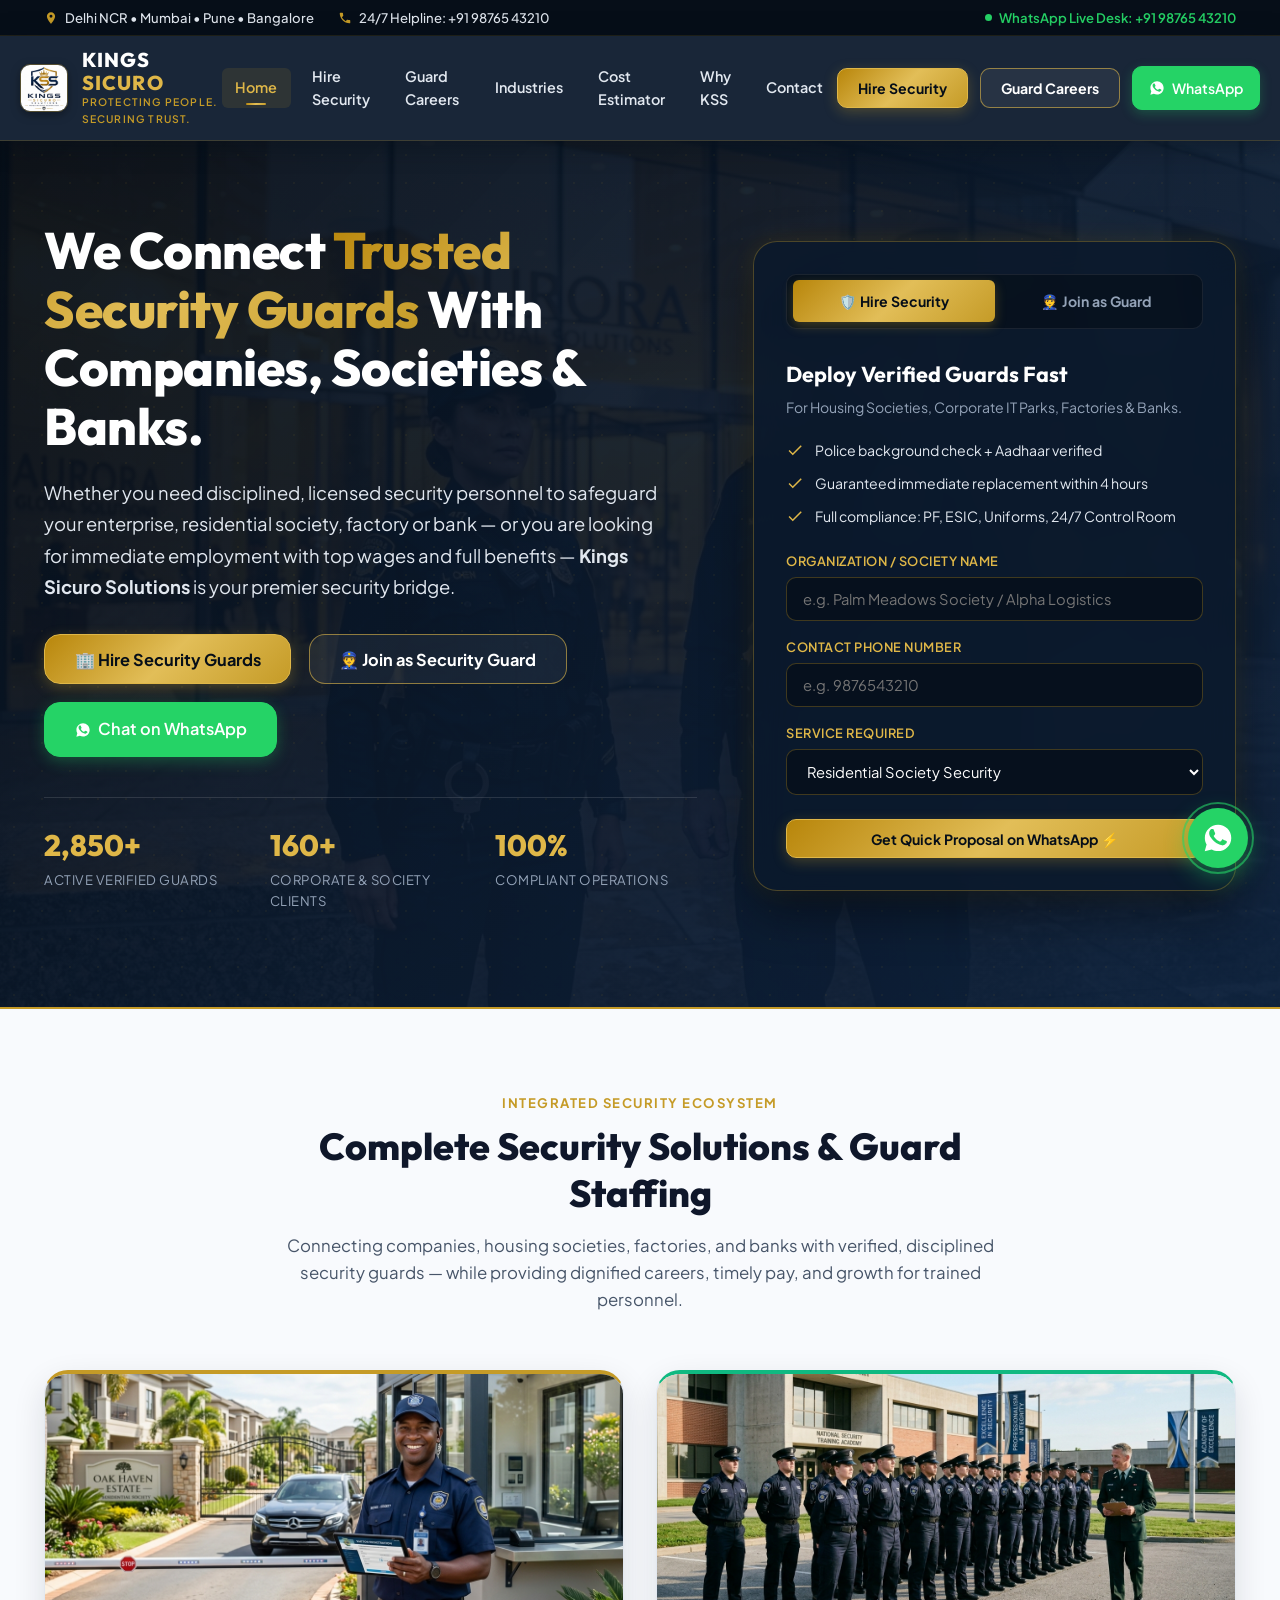
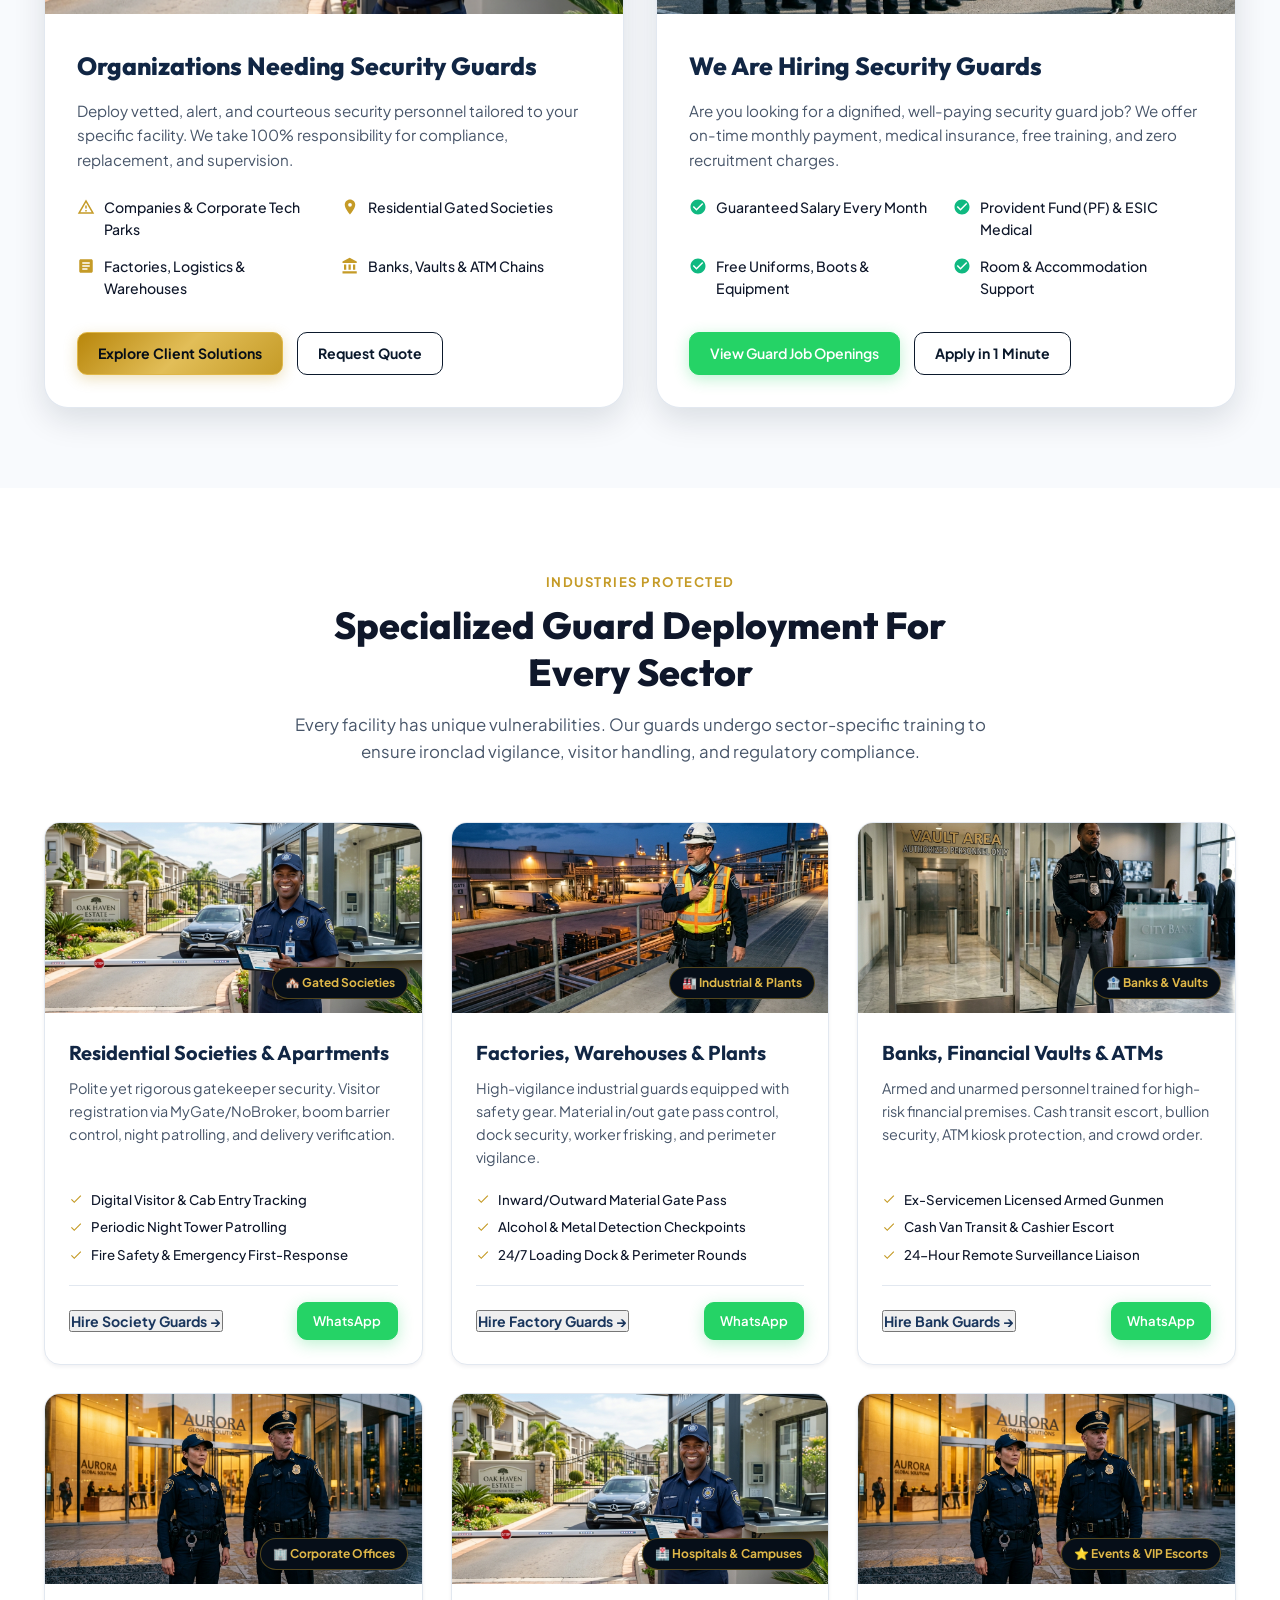
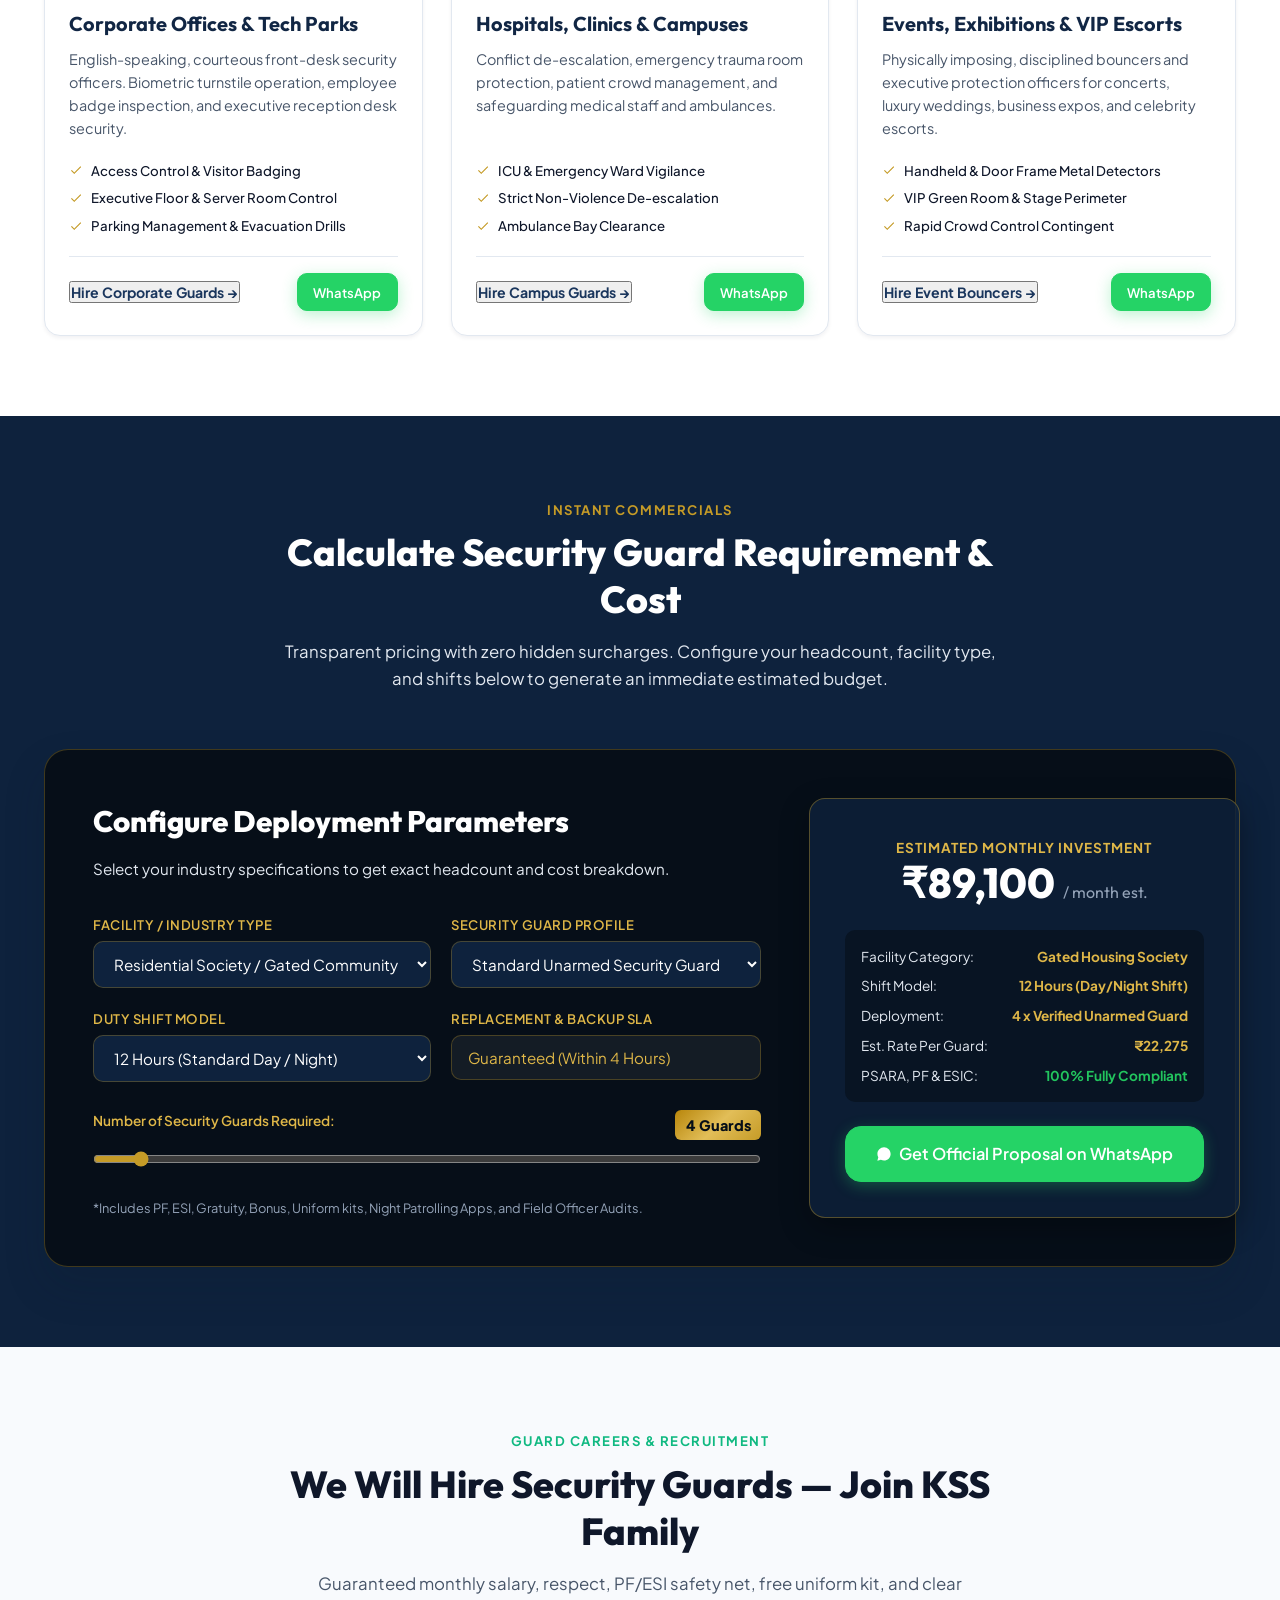
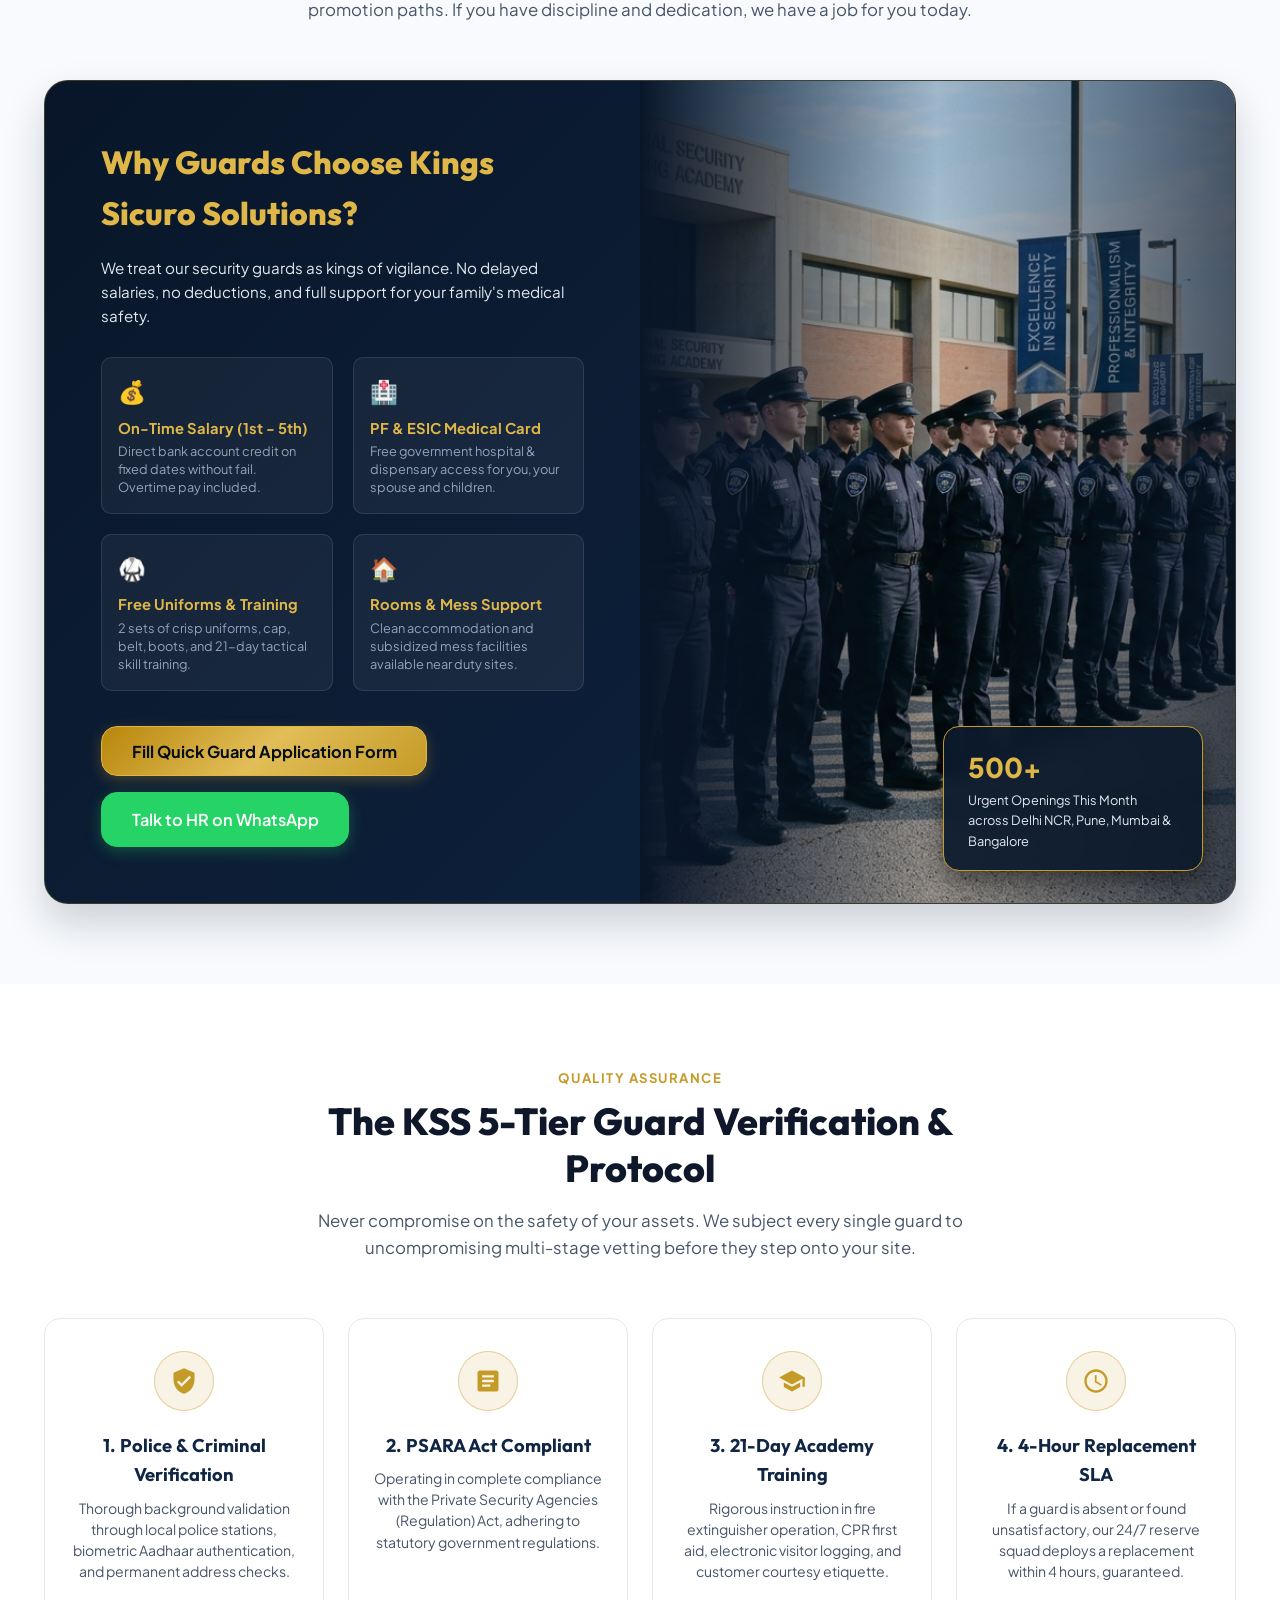
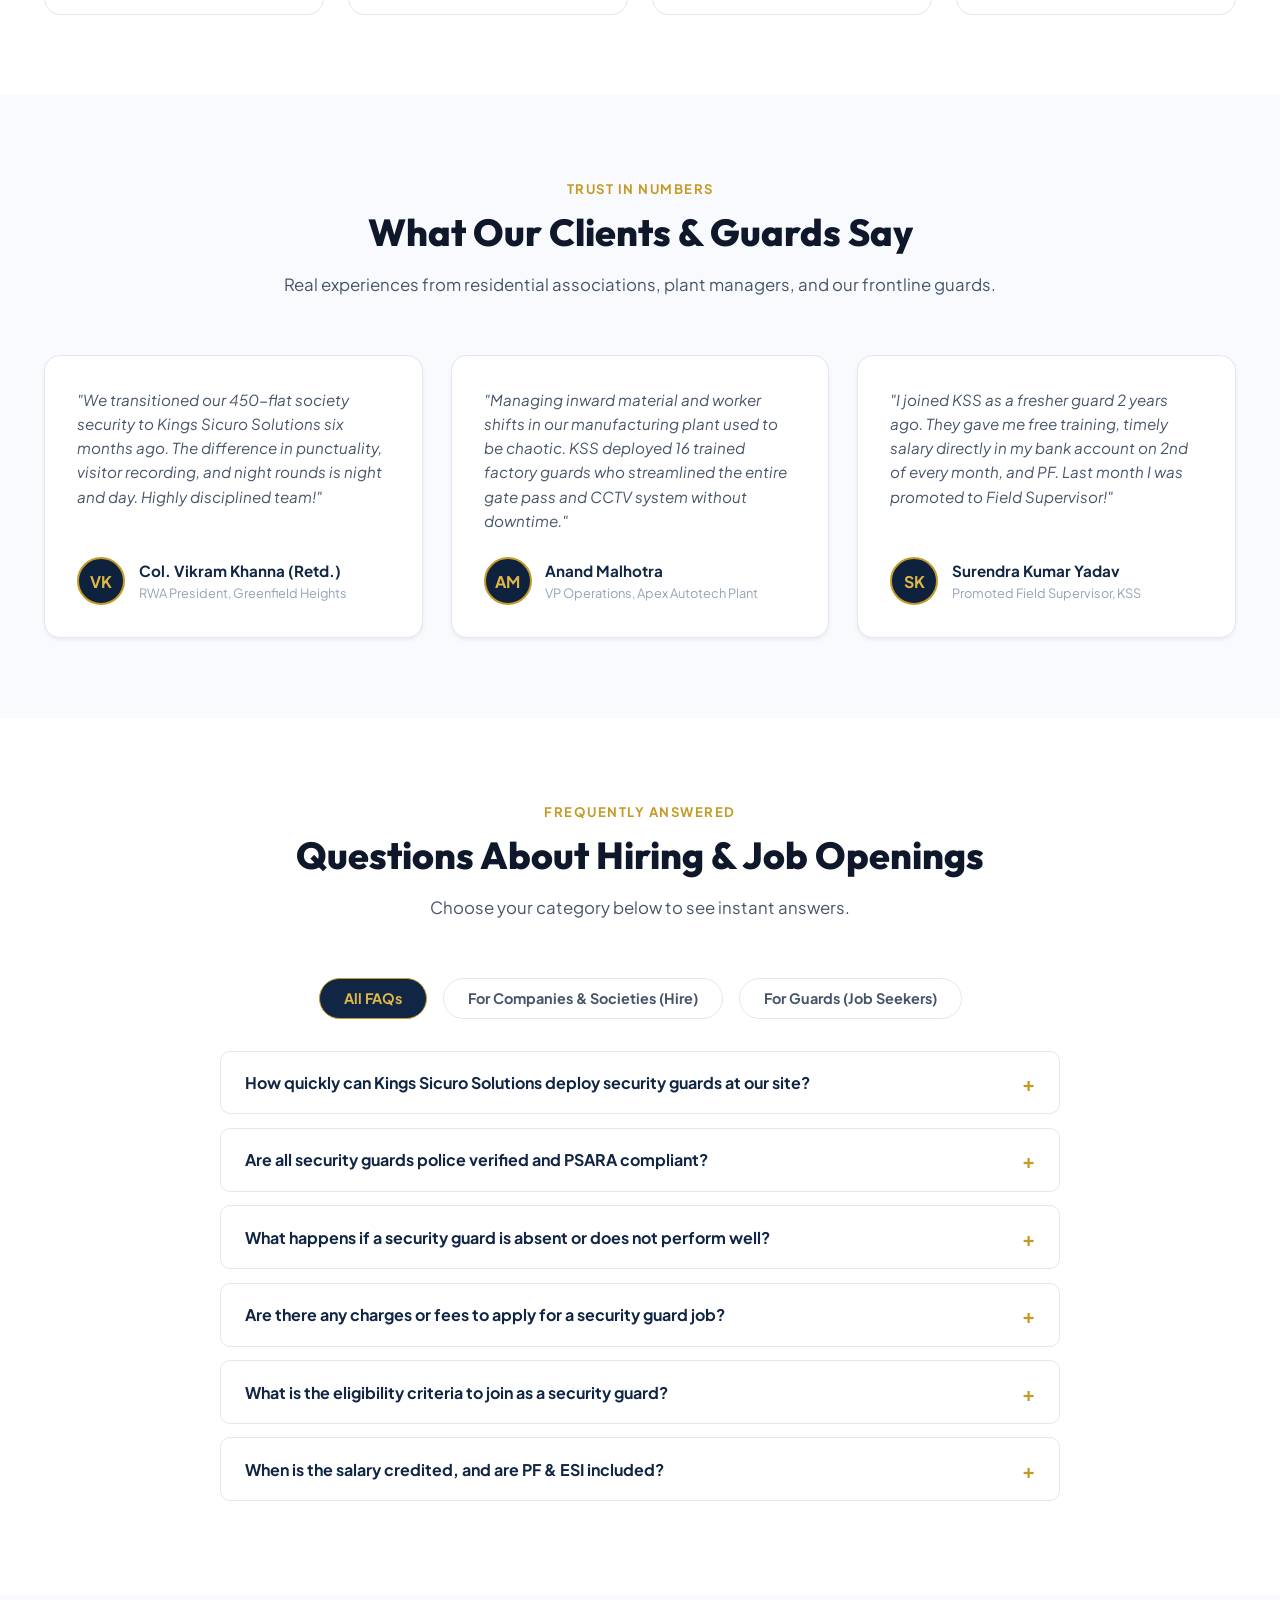
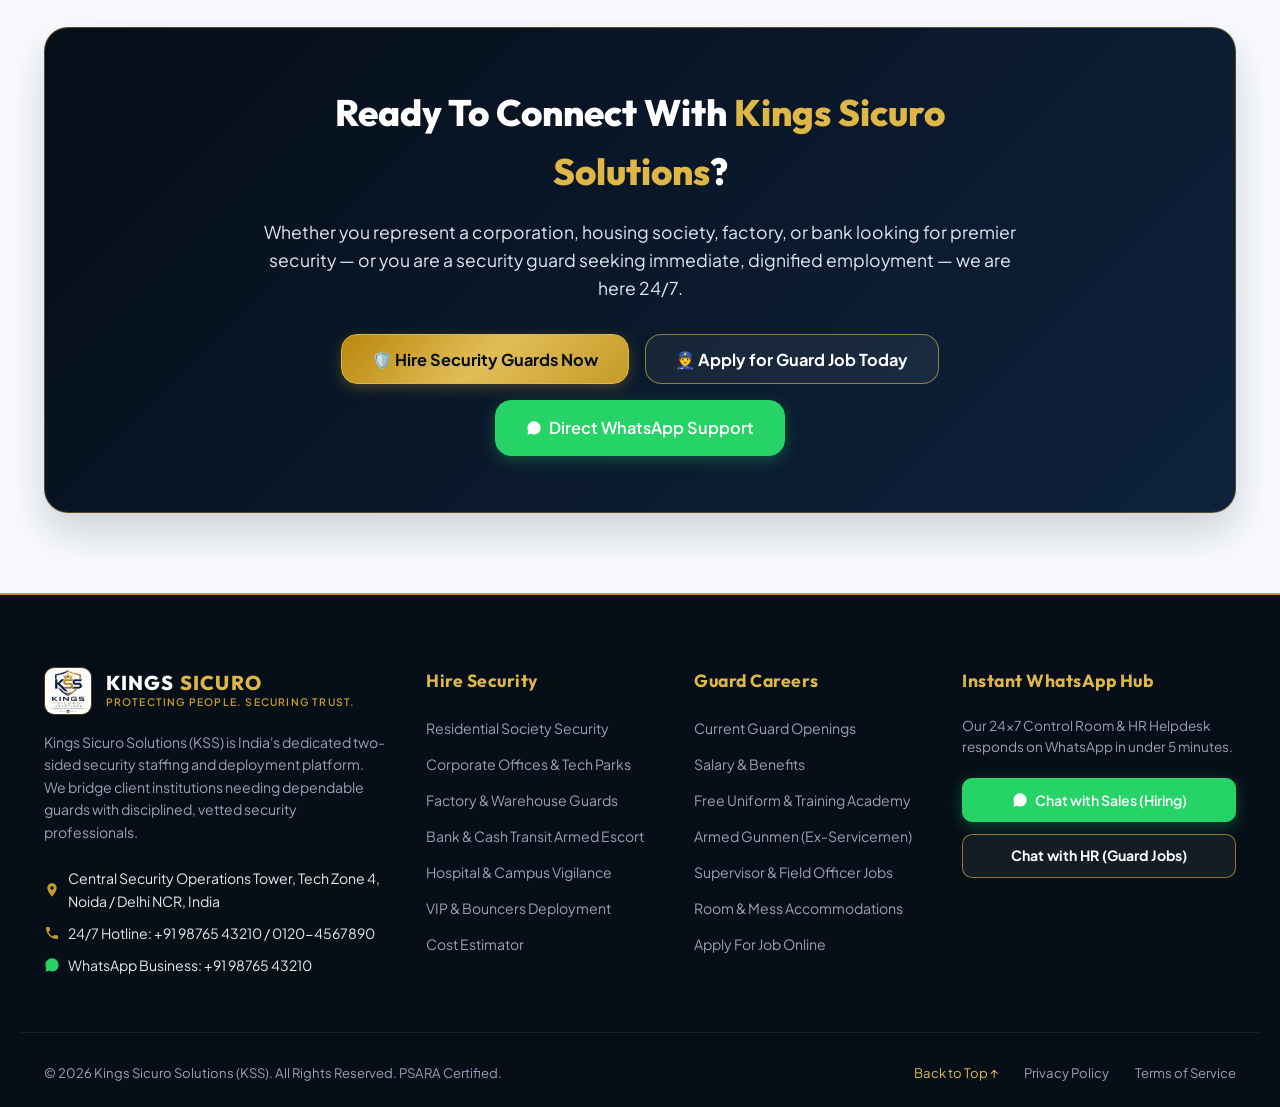
==== index.html @ ca45f70e "initialize Kings-Sicuro" ====
<!DOCTYPE html>
<html lang="en">
<head>
  <meta charset="UTF-8">
  <meta name="viewport" content="width=device-width, initial-scale=1.0">
  <title>Kings Sicuro Solutions | Premier Security Guard Staffing & Deployment Network</title>
  <meta name="description" content="Kings Sicuro Solutions connects verified, trained security guards with companies, residential societies, factories, and banks. PSARA licensed, 100% police verified, 4-hour replacement guarantee.">
  <meta name="keywords" content="security guards hire, security agency, security guard jobs, hire security for society, factory security guards, bank armed security, Kings Sicuro Solutions">
  
  <!-- Favicon -->
  <link rel="icon" type="image/jpeg" href="assets/images/logo.jpg">
  
  <!-- Google Fonts -->
  <link rel="preconnect" href="https://fonts.googleapis.com">
  <link rel="preconnect" href="https://fonts.gstatic.com" crossorigin>
  <link href="https://fonts.googleapis.com/css2?family=Outfit:wght@400;500;600;700;800;900&family=Plus+Jakarta+Sans:wght@400;500;600;700&display=swap" rel="stylesheet">
  
  <!-- Stylesheet -->
  <link rel="stylesheet" href="css/style.css">
</head>
<body>

  <!-- Top Announcement Bar -->
  <aside class="top-bar" aria-label="Quick contact bar">
    <div class="container top-bar-content">
      <div class="top-bar-left">
        <span class="top-bar-item">
          <svg viewBox="0 0 24 24"><path d="M12 2C8.13 2 5 5.13 5 9c0 5.25 7 13 7 13s7-7.75 7-13c0-3.87-3.13-7-7-7zm0 9.5a2.5 2.5 0 010-5 2.5 2.5 0 010 5z"/></svg>
          Delhi NCR &bull; Mumbai &bull; Pune &bull; Bangalore
        </span>
        <a href="tel:+919876543210" class="top-bar-item">
          <svg viewBox="0 0 24 24"><path d="M6.62 10.79a15.053 15.053 0 006.59 6.59l2.2-2.2c.27-.27.67-.36 1.02-.24 1.12.37 2.33.57 3.57.57.55 0 1 .45 1 1V20c0 .55-.45 1-1 1-9.39 0-17-7.61-17-17 0-.55.45-1 1-1h3.5c.55 0 1 .45 1 1 0 1.25.2 2.45.57 3.57.11.35.03.74-.25 1.02l-2.2 2.2z"/></svg>
          24/7 Helpline: +91 98765 43210
        </a>
      </div>
      <div class="top-bar-links">
        <a href="https://api.whatsapp.com/send?phone=919876543210&text=Hi%20Kings%20Sicuro%20Solutions%2C%20I%20have%20an%20inquiry" target="_blank" rel="noopener noreferrer" class="top-bar-wa-link">
          <span class="live-pulse-dot"></span> WhatsApp Live Desk: +91 98765 43210
        </a>
      </div>
    </div>
  </aside>

  <!-- Main Header & Navigation -->
  <header class="main-header">
    <div class="container navbar">
      <a href="index.html" class="nav-brand">
        <img src="assets/images/logo.jpg" alt="Kings Sicuro Solutions Logo" class="brand-logo-img">
        <div class="brand-text-wrap">
          <span class="brand-name">KINGS <span>SICURO</span></span>
          <span class="brand-tagline">Protecting People. Securing Trust.</span>
        </div>
      </a>

      <!-- Desktop Nav -->
      <nav class="nav-menu" id="nav-menu">
        <a href="index.html" class="nav-link active">Home</a>
        <a href="hire-guards.html" class="nav-link">Hire Security</a>
        <a href="careers.html" class="nav-link">Guard Careers</a>
        <a href="#industries" class="nav-link">Industries</a>
        <a href="#calculator" class="nav-link">Cost Estimator</a>
        <a href="#verification" class="nav-link">Why KSS</a>
        <a href="#contact" class="nav-link">Contact</a>
      </nav>

      <!-- Nav CTAs -->
      <div class="nav-actions">
        <button type="button" class="btn btn-gold open-hire-modal">Hire Security</button>
        <button type="button" class="btn btn-navy-outline open-apply-modal">Guard Careers</button>
        <a href="https://api.whatsapp.com/send?phone=919876543210&text=Hello%20Kings%20Sicuro%20Solutions%2C%20I%20need%20assistance" target="_blank" rel="noopener noreferrer" class="btn btn-nav-wa" aria-label="WhatsApp Support">
          <svg viewBox="0 0 24 24"><path d="M12.04 2c-5.46 0-9.91 4.45-9.91 9.91 0 1.75.46 3.45 1.32 4.95L2.05 22l5.25-1.38c1.45.79 3.08 1.21 4.74 1.21 5.46 0 9.91-4.45 9.91-9.91 0-2.65-1.03-5.14-2.9-7.01A9.816 9.816 0 0012.04 2zm5.78 14.15c-.24.67-1.39 1.29-1.92 1.37-.5.08-1.15.11-3.69-.94-3.26-1.34-5.36-4.66-5.52-4.88-.16-.22-1.32-1.76-1.32-3.35s.83-2.38 1.13-2.7c.3-.32.65-.4 0.87-.4s.43.01.62.01c.21 0 .49-.08.76.58.28.67.95 2.33 1.03 2.5.08.17.14.37.03.59-.11.22-.17.36-.33.56-.16.2-.35.45-.5.6-.16.16-.33.34-.14.67.19.33.84 1.38 1.8 2.24 1.24 1.1 2.28 1.44 2.61 1.6.33.16.52.14.71-.08.19-.22.82-.96 1.04-1.29.22-.33.44-.27.73-.16.3.11 1.88.89 2.2 1.05.33.16.55.25.63.38.08.14.08.82-.16 1.49z"/></svg>
          WhatsApp
        </a>
      </div>

      <!-- Mobile Hamburger Button -->
      <button class="mobile-toggle" id="mobile-toggle" aria-label="Toggle Navigation">
        <svg width="26" height="26" viewBox="0 0 24 24" fill="currentColor"><path d="M3 18h18v-2H3v2zm0-5h18v-2H3v2zm0-7v2h18V6H3z"/></svg>
      </button>
    </div>
  </header>

  <!-- Hero Section -->
  <main>
    <section class="hero-section" id="home">
      <div class="hero-backdrop-pattern"></div>
      <div class="container hero-grid">
        <div class="hero-content">
          <h1 class="hero-title">
            We Connect <span class="text-gold">Trusted Security Guards</span> With Companies, Societies & Banks.
          </h1>
          
          <p class="hero-subtitle">
            Whether you need disciplined, licensed security personnel to safeguard your enterprise, residential society, factory or bank — or you are looking for immediate employment with top wages and full benefits — <strong>Kings Sicuro Solutions</strong> is your premier security bridge.
          </p>

          <div class="hero-ctas">
            <button type="button" class="btn btn-gold btn-lg open-hire-modal">
              🏢 Hire Security Guards
            </button>
            <button type="button" class="btn btn-navy-outline btn-lg open-apply-modal">
              👮 Join as Security Guard
            </button>
            <a href="https://api.whatsapp.com/send?phone=919876543210&text=Hi%20KSS%20Team%2C%20I%20want%20to%20know%20more%20about%20your%20security%20services" target="_blank" rel="noopener noreferrer" class="btn btn-whatsapp btn-lg">
              <svg viewBox="0 0 24 24"><path d="M12.04 2c-5.46 0-9.91 4.45-9.91 9.91 0 1.75.46 3.45 1.32 4.95L2.05 22l5.25-1.38c1.45.79 3.08 1.21 4.74 1.21 5.46 0 9.91-4.45 9.91-9.91 0-2.65-1.03-5.14-2.9-7.01A9.816 9.816 0 0012.04 2zm5.78 14.15c-.24.67-1.39 1.29-1.92 1.37-.5.08-1.15.11-3.69-.94-3.26-1.34-5.36-4.66-5.52-4.88-.16-.22-1.32-1.76-1.32-3.35s.83-2.38 1.13-2.7c.3-.32.65-.4 0.87-.4s.43.01.62.01c.21 0 .49-.08.76.58.28.67.95 2.33 1.03 2.5.08.17.14.37.03.59-.11.22-.17.36-.33.56-.16.2-.35.45-.5.6-.16.16-.33.34-.14.67.19.33.84 1.38 1.8 2.24 1.24 1.1 2.28 1.44 2.61 1.6.33.16.52.14.71-.08.19-.22.82-.96 1.04-1.29.22-.33.44-.27.73-.16.3.11 1.88.89 2.2 1.05.33.16.55.25.63.38.08.14.08.82-.16 1.49z"/></svg>
              Chat on WhatsApp
            </a>
          </div>

          <div class="hero-highlights">
            <div class="highlight-item">
              <span class="highlight-num">2,850+</span>
              <span class="highlight-label">Active Verified Guards</span>
            </div>
            <div class="highlight-item">
              <span class="highlight-num">160+</span>
              <span class="highlight-label">Corporate & Society Clients</span>
            </div>
            <div class="highlight-item">
              <span class="highlight-num">100%</span>
              <span class="highlight-label">Compliant Operations</span>
            </div>
          </div>
        </div>

        <!-- Dual Gateway Hero Interactive Card -->
        <div class="hero-portal-card">
          <div class="portal-tabs">
            <button type="button" class="portal-tab-btn active" data-tab="tab-buyer">
              🛡️ Hire Security
            </button>
            <button type="button" class="portal-tab-btn" data-tab="tab-seller">
              👮 Join as Guard
            </button>
          </div>

          <!-- Tab Content 1: Buyer (Companies, Societies, Banks) -->
          <div class="portal-pane active" id="tab-buyer">
            <div class="portal-pane-header">
              <h3 class="portal-pane-title">Deploy Verified Guards Fast</h3>
              <p class="portal-pane-desc">For Housing Societies, Corporate IT Parks, Factories & Banks.</p>
            </div>

            <ul class="portal-benefits-list">
              <li class="portal-benefit-item">
                <svg viewBox="0 0 24 24"><path d="M9 16.17L4.83 12l-1.42 1.41L9 19 21 7l-1.41-1.41z"/></svg>
                <span>Police background check + Aadhaar verified</span>
              </li>
              <li class="portal-benefit-item">
                <svg viewBox="0 0 24 24"><path d="M9 16.17L4.83 12l-1.42 1.41L9 19 21 7l-1.41-1.41z"/></svg>
                <span>Guaranteed immediate replacement within 4 hours</span>
              </li>
              <li class="portal-benefit-item">
                <svg viewBox="0 0 24 24"><path d="M9 16.17L4.83 12l-1.42 1.41L9 19 21 7l-1.41-1.41z"/></svg>
                <span>Full compliance: PF, ESIC, Uniforms, 24/7 Control Room</span>
              </li>
            </ul>

            <form id="hero-hire-form">
              <div class="portal-form-group">
                <label for="hh-org">Organization / Society Name</label>
                <input type="text" id="hh-org" name="org_name" class="portal-input" placeholder="e.g. Palm Meadows Society / Alpha Logistics" required>
              </div>
              <div class="portal-form-group">
                <label for="hh-phone">Contact Phone Number</label>
                <input type="tel" id="hh-phone" name="phone" class="portal-input" placeholder="e.g. 9876543210" required>
              </div>
              <div class="portal-form-group">
                <label for="hh-type">Service Required</label>
                <select id="hh-type" name="guard_type" class="portal-select">
                  <option value="Residential Society Guards">Residential Society Security</option>
                  <option value="Corporate Office Guards">Corporate / Tech Park Security</option>
                  <option value="Factory & Industrial Guards">Factory / Industrial Warehouse Security</option>
                  <option value="Bank & Cash Escort Guards">Bank & ATM Security Guards</option>
                  <option value="Armed Gunmen">Licensed Armed Gunman</option>
                  <option value="Event Bouncers">Event Security & Bouncers</option>
                </select>
              </div>
              <button type="submit" class="btn btn-gold" style="width: 100%; margin-top: 0.5rem;">
                Get Quick Proposal on WhatsApp ⚡
              </button>
            </form>
          </div>

          <!-- Tab Content 2: Seller (We Will Hire Security Guards) -->
          <div class="portal-pane" id="tab-seller">
            <div class="portal-pane-header">
              <h3 class="portal-pane-title">Security Guard Recruitment</h3>
              <p class="portal-pane-desc">We are hiring freshers & experienced guards with immediate joining.</p>
            </div>

            <ul class="portal-benefits-list">
              <li class="portal-benefit-item">
                <svg viewBox="0 0 24 24"><path d="M9 16.17L4.83 12l-1.42 1.41L9 19 21 7l-1.41-1.41z"/></svg>
                <span>On-Time Salary (1st to 5th of every month)</span>
              </li>
              <li class="portal-benefit-item">
                <svg viewBox="0 0 24 24"><path d="M9 16.17L4.83 12l-1.42 1.41L9 19 21 7l-1.41-1.41z"/></svg>
                <span>PF, ESIC Medical Card + Free Uniform & Shoes</span>
              </li>
              <li class="portal-benefit-item">
                <svg viewBox="0 0 24 24"><path d="M9 16.17L4.83 12l-1.42 1.41L9 19 21 7l-1.41-1.41z"/></svg>
                <span>Rooms & Mess accommodation assistance provided</span>
              </li>
            </ul>

            <form id="hero-apply-form">
              <div class="portal-form-group">
                <label for="ha-name">Your Full Name</label>
                <input type="text" id="ha-name" name="candidate_name" class="portal-input" placeholder="e.g. Ramesh Kumar" required>
              </div>
              <div class="portal-form-group">
                <label for="ha-phone">Mobile / WhatsApp Number</label>
                <input type="tel" id="ha-phone" name="phone" class="portal-input" placeholder="e.g. 9876543210" required>
              </div>
              <div class="portal-form-group">
                <label for="ha-role">Position Desired</label>
                <select id="ha-role" name="role_pref" class="portal-select">
                  <option value="Security Guard (Fresher)">Security Guard (Fresher / No Exp)</option>
                  <option value="Security Guard (Experienced)">Security Guard (Experienced 1+ Yr)</option>
                  <option value="Armed Gunman (Ex-Army/Police)">Armed Gunman (Ex-Servicemen)</option>
                  <option value="Security Supervisor">Security Supervisor / Field Officer</option>
                  <option value="Female Security Guard">Female Security Guard</option>
                  <option value="Bouncer / Bodyguard">Bouncer / Bodyguard</option>
                </select>
              </div>
              <button type="submit" class="btn btn-whatsapp" style="width: 100%; margin-top: 0.5rem;">
                Apply via WhatsApp (Instant Interview) 📲
              </button>
            </form>
          </div>
        </div>
      </div>
    </section>

    <!-- Two Pillars of KSS Section -->
    <section class="section" id="marketplace-overview">
      <div class="container">
        <div class="section-header">
          <span class="section-tag">Integrated Security Ecosystem</span>
          <h2 class="section-title">Complete Security Solutions & Guard Staffing</h2>
          <p class="section-subtitle">
            Connecting companies, housing societies, factories, and banks with verified, disciplined security guards — while providing dignified careers, timely pay, and growth for trained personnel.
          </p>
        </div>

        <div class="marketplace-split">
          <!-- Pillar 1: Organizations Needing Security -->
          <div class="market-card market-card-buyer">
            <div class="market-card-img-wrap">
              <img src="assets/images/service-society.jpg" alt="Security Guard at Housing Society Gate" class="market-card-img">
            </div>
            <div class="market-card-body">
              <h3 class="market-card-title">Organizations Needing Security Guards</h3>
              <p class="market-card-desc">
                Deploy vetted, alert, and courteous security personnel tailored to your specific facility. We take 100% responsibility for compliance, replacement, and supervision.
              </p>
              <div class="market-features-grid">
                <div class="market-feature-item">
                  <svg viewBox="0 0 24 24"><path d="M12 2L1 21h22L12 2zm0 3.99L19.53 19H4.47L12 5.99zM11 16h2v2h-2zm0-6h2v4h-2z"/></svg>
                  <span>Companies & Corporate Tech Parks</span>
                </div>
                <div class="market-feature-item">
                  <svg viewBox="0 0 24 24"><path d="M12 2C8.13 2 5 5.13 5 9c0 5.25 7 13 7 13s7-7.75 7-13c0-3.87-3.13-7-7-7zm0 9.5a2.5 2.5 0 010-5 2.5 2.5 0 010 5z"/></svg>
                  <span>Residential Gated Societies</span>
                </div>
                <div class="market-feature-item">
                  <svg viewBox="0 0 24 24"><path d="M19 3H5c-1.1 0-2 .9-2 2v14c0 1.1.9 2 2 2h14c1.1 0 2-.9 2-2V5c0-1.1-.9-2-2-2zm-5 14H7v-2h7v2zm3-4H7v-2h10v2zm0-4H7V7h10v2z"/></svg>
                  <span>Factories, Logistics & Warehouses</span>
                </div>
                <div class="market-feature-item">
                  <svg viewBox="0 0 24 24"><path d="M4 10v7h3v-7H4zm6 0v7h3v-7h-3zM2 22h19v-3H2v3zm14-12v7h3v-7h-3zm-4.5-9L2 6v2h19V6l-9.5-5z"/></svg>
                  <span>Banks, Vaults & ATM Chains</span>
                </div>
              </div>
              <div class="market-card-footer">
                <a href="hire-guards.html" class="btn btn-gold">Explore Client Solutions</a>
                <button type="button" class="btn btn-navy-outline open-hire-modal">Request Quote</button>
              </div>
            </div>
          </div>

          <!-- Pillar 2: Guard Recruitment -->
          <div class="market-card market-card-seller">
            <div class="market-card-img-wrap">
              <img src="assets/images/guard-recruitment.jpg" alt="Security Guard Training Academy" class="market-card-img">
            </div>
            <div class="market-card-body">
              <h3 class="market-card-title">We Are Hiring Security Guards</h3>
              <p class="market-card-desc">
                Are you looking for a dignified, well-paying security guard job? We offer on-time monthly payment, medical insurance, free training, and zero recruitment charges.
              </p>
              <div class="market-features-grid">
                <div class="market-feature-item">
                  <svg viewBox="0 0 24 24"><path d="M12 2C6.48 2 2 6.48 2 12s4.48 10 10 10 10-4.52 10-10S17.52 2 12 2zm-2 15l-5-5 1.41-1.41L10 14.17l7.59-7.59L19 8l-9 9z"/></svg>
                  <span>Guaranteed Salary Every Month</span>
                </div>
                <div class="market-feature-item">
                  <svg viewBox="0 0 24 24"><path d="M12 2C6.48 2 2 6.48 2 12s4.48 10 10 10 10-4.52 10-10S17.52 2 12 2zm-2 15l-5-5 1.41-1.41L10 14.17l7.59-7.59L19 8l-9 9z"/></svg>
                  <span>Provident Fund (PF) & ESIC Medical</span>
                </div>
                <div class="market-feature-item">
                  <svg viewBox="0 0 24 24"><path d="M12 2C6.48 2 2 6.48 2 12s4.48 10 10 10 10-4.52 10-10S17.52 2 12 2zm-2 15l-5-5 1.41-1.41L10 14.17l7.59-7.59L19 8l-9 9z"/></svg>
                  <span>Free Uniforms, Boots & Equipment</span>
                </div>
                <div class="market-feature-item">
                  <svg viewBox="0 0 24 24"><path d="M12 2C6.48 2 2 6.48 2 12s4.48 10 10 10 10-4.52 10-10S17.52 2 12 2zm-2 15l-5-5 1.41-1.41L10 14.17l7.59-7.59L19 8l-9 9z"/></svg>
                  <span>Room & Accommodation Support</span>
                </div>
              </div>
              <div class="market-card-footer">
                <a href="careers.html" class="btn btn-whatsapp">View Guard Job Openings</a>
                <button type="button" class="btn btn-navy-outline open-apply-modal">Apply in 1 Minute</button>
              </div>
            </div>
          </div>
        </div>
      </div>
    </section>

    <!-- Industries We Protect (Buyer Focus) -->
    <section class="section" id="industries" style="background: #FFFFFF;">
      <div class="container">
        <div class="section-header">
          <span class="section-tag">Industries Protected</span>
          <h2 class="section-title">Specialized Guard Deployment For Every Sector</h2>
          <p class="section-subtitle">
            Every facility has unique vulnerabilities. Our guards undergo sector-specific training to ensure ironclad vigilance, visitor handling, and regulatory compliance.
          </p>
        </div>

        <div class="industries-grid">
          <!-- 1. Residential Societies -->
          <div class="industry-card">
            <div class="industry-card-img-box">
              <img src="assets/images/service-society.jpg" alt="Residential Society Gate Security Guard">
              <span class="industry-icon-pill">🏘️ Gated Societies</span>
            </div>
            <div class="industry-card-body">
              <h3 class="industry-card-title">Residential Societies & Apartments</h3>
              <p class="industry-card-desc">
                Polite yet rigorous gatekeeper security. Visitor registration via MyGate/NoBroker, boom barrier control, night patrolling, and delivery verification.
              </p>
              <ul class="industry-checklist">
                <li><svg viewBox="0 0 24 24"><path d="M9 16.17L4.83 12l-1.42 1.41L9 19 21 7l-1.41-1.41z"/></svg> Digital Visitor & Cab Entry Tracking</li>
                <li><svg viewBox="0 0 24 24"><path d="M9 16.17L4.83 12l-1.42 1.41L9 19 21 7l-1.41-1.41z"/></svg> Periodic Night Tower Patrolling</li>
                <li><svg viewBox="0 0 24 24"><path d="M9 16.17L4.83 12l-1.42 1.41L9 19 21 7l-1.41-1.41z"/></svg> Fire Safety & Emergency First-Response</li>
              </ul>
              <div class="industry-card-action">
                <button type="button" class="action-text-link open-hire-modal">Hire Society Guards &rarr;</button>
                <a href="https://api.whatsapp.com/send?phone=919876543210&text=Hi%2C%20we%20need%20security%20guards%20for%20our%20Housing%20Society" target="_blank" rel="noopener noreferrer" class="btn btn-whatsapp btn-sm">WhatsApp</a>
              </div>
            </div>
          </div>

          <!-- 2. Factories & Industrial Plants -->
          <div class="industry-card">
            <div class="industry-card-img-box">
              <img src="assets/images/service-factory.jpg" alt="Industrial Factory Security Officer">
              <span class="industry-icon-pill">🏭 Industrial & Plants</span>
            </div>
            <div class="industry-card-body">
              <h3 class="industry-card-title">Factories, Warehouses & Plants</h3>
              <p class="industry-card-desc">
                High-vigilance industrial guards equipped with safety gear. Material in/out gate pass control, dock security, worker frisking, and perimeter vigilance.
              </p>
              <ul class="industry-checklist">
                <li><svg viewBox="0 0 24 24"><path d="M9 16.17L4.83 12l-1.42 1.41L9 19 21 7l-1.41-1.41z"/></svg> Inward/Outward Material Gate Pass</li>
                <li><svg viewBox="0 0 24 24"><path d="M9 16.17L4.83 12l-1.42 1.41L9 19 21 7l-1.41-1.41z"/></svg> Alcohol & Metal Detection Checkpoints</li>
                <li><svg viewBox="0 0 24 24"><path d="M9 16.17L4.83 12l-1.42 1.41L9 19 21 7l-1.41-1.41z"/></svg> 24/7 Loading Dock & Perimeter Rounds</li>
              </ul>
              <div class="industry-card-action">
                <button type="button" class="action-text-link open-hire-modal">Hire Factory Guards &rarr;</button>
                <a href="https://api.whatsapp.com/send?phone=919876543210&text=Hi%2C%20we%20need%20industrial%20guards%20for%20our%20Factory%20or%20Warehouse" target="_blank" rel="noopener noreferrer" class="btn btn-whatsapp btn-sm">WhatsApp</a>
              </div>
            </div>
          </div>

          <!-- 3. Banks & Financial Hubs -->
          <div class="industry-card">
            <div class="industry-card-img-box">
              <img src="assets/images/service-bank.jpg" alt="Bank Security Guard and Vault Security">
              <span class="industry-icon-pill">🏦 Banks & Vaults</span>
            </div>
            <div class="industry-card-body">
              <h3 class="industry-card-title">Banks, Financial Vaults & ATMs</h3>
              <p class="industry-card-desc">
                Armed and unarmed personnel trained for high-risk financial premises. Cash transit escort, bullion security, ATM kiosk protection, and crowd order.
              </p>
              <ul class="industry-checklist">
                <li><svg viewBox="0 0 24 24"><path d="M9 16.17L4.83 12l-1.42 1.41L9 19 21 7l-1.41-1.41z"/></svg> Ex-Servicemen Licensed Armed Gunmen</li>
                <li><svg viewBox="0 0 24 24"><path d="M9 16.17L4.83 12l-1.42 1.41L9 19 21 7l-1.41-1.41z"/></svg> Cash Van Transit & Cashier Escort</li>
                <li><svg viewBox="0 0 24 24"><path d="M9 16.17L4.83 12l-1.42 1.41L9 19 21 7l-1.41-1.41z"/></svg> 24-Hour Remote Surveillance Liaison</li>
              </ul>
              <div class="industry-card-action">
                <button type="button" class="action-text-link open-hire-modal">Hire Bank Guards &rarr;</button>
                <a href="https://api.whatsapp.com/send?phone=919876543210&text=Hi%2C%20we%20need%20armed%20or%20unarmed%20guards%20for%20our%20Bank%20or%20ATM" target="_blank" rel="noopener noreferrer" class="btn btn-whatsapp btn-sm">WhatsApp</a>
              </div>
            </div>
          </div>

          <!-- 4. Corporate & IT Parks -->
          <div class="industry-card">
            <div class="industry-card-img-box">
              <img src="assets/images/hero-team.jpg" alt="Corporate Security Officers">
              <span class="industry-icon-pill">🏢 Corporate Offices</span>
            </div>
            <div class="industry-card-body">
              <h3 class="industry-card-title">Corporate Offices & Tech Parks</h3>
              <p class="industry-card-desc">
                English-speaking, courteous front-desk security officers. Biometric turnstile operation, employee badge inspection, and executive reception desk security.
              </p>
              <ul class="industry-checklist">
                <li><svg viewBox="0 0 24 24"><path d="M9 16.17L4.83 12l-1.42 1.41L9 19 21 7l-1.41-1.41z"/></svg> Access Control & Visitor Badging</li>
                <li><svg viewBox="0 0 24 24"><path d="M9 16.17L4.83 12l-1.42 1.41L9 19 21 7l-1.41-1.41z"/></svg> Executive Floor & Server Room Control</li>
                <li><svg viewBox="0 0 24 24"><path d="M9 16.17L4.83 12l-1.42 1.41L9 19 21 7l-1.41-1.41z"/></svg> Parking Management & Evacuation Drills</li>
              </ul>
              <div class="industry-card-action">
                <button type="button" class="action-text-link open-hire-modal">Hire Corporate Guards &rarr;</button>
                <a href="https://api.whatsapp.com/send?phone=919876543210&text=Hi%2C%20we%20need%20corporate%20security%20guards%20for%20our%20Office" target="_blank" rel="noopener noreferrer" class="btn btn-whatsapp btn-sm">WhatsApp</a>
              </div>
            </div>
          </div>

          <!-- 5. Healthcare & Hospitals -->
          <div class="industry-card">
            <div class="industry-card-img-box">
              <img src="assets/images/service-society.jpg" alt="Hospital and Campus Security">
              <span class="industry-icon-pill">🏥 Hospitals & Campuses</span>
            </div>
            <div class="industry-card-body">
              <h3 class="industry-card-title">Hospitals, Clinics & Campuses</h3>
              <p class="industry-card-desc">
                Conflict de-escalation, emergency trauma room protection, patient crowd management, and safeguarding medical staff and ambulances.
              </p>
              <ul class="industry-checklist">
                <li><svg viewBox="0 0 24 24"><path d="M9 16.17L4.83 12l-1.42 1.41L9 19 21 7l-1.41-1.41z"/></svg> ICU & Emergency Ward Vigilance</li>
                <li><svg viewBox="0 0 24 24"><path d="M9 16.17L4.83 12l-1.42 1.41L9 19 21 7l-1.41-1.41z"/></svg> Strict Non-Violence De-escalation</li>
                <li><svg viewBox="0 0 24 24"><path d="M9 16.17L4.83 12l-1.42 1.41L9 19 21 7l-1.41-1.41z"/></svg> Ambulance Bay Clearance</li>
              </ul>
              <div class="industry-card-action">
                <button type="button" class="action-text-link open-hire-modal">Hire Campus Guards &rarr;</button>
                <a href="https://api.whatsapp.com/send?phone=919876543210&text=Hi%2C%20we%20need%20guards%20for%20our%20Hospital%20or%20Educational%20Institute" target="_blank" rel="noopener noreferrer" class="btn btn-whatsapp btn-sm">WhatsApp</a>
              </div>
            </div>
          </div>

          <!-- 6. Events & VIP Bouncers -->
          <div class="industry-card">
            <div class="industry-card-img-box">
              <img src="assets/images/hero-team.jpg" alt="Event Security and VIP Bouncers">
              <span class="industry-icon-pill">⭐ Events & VIP Escorts</span>
            </div>
            <div class="industry-card-body">
              <h3 class="industry-card-title">Events, Exhibitions & VIP Escorts</h3>
              <p class="industry-card-desc">
                Physically imposing, disciplined bouncers and executive protection officers for concerts, luxury weddings, business expos, and celebrity escorts.
              </p>
              <ul class="industry-checklist">
                <li><svg viewBox="0 0 24 24"><path d="M9 16.17L4.83 12l-1.42 1.41L9 19 21 7l-1.41-1.41z"/></svg> Handheld & Door Frame Metal Detectors</li>
                <li><svg viewBox="0 0 24 24"><path d="M9 16.17L4.83 12l-1.42 1.41L9 19 21 7l-1.41-1.41z"/></svg> VIP Green Room & Stage Perimeter</li>
                <li><svg viewBox="0 0 24 24"><path d="M9 16.17L4.83 12l-1.42 1.41L9 19 21 7l-1.41-1.41z"/></svg> Rapid Crowd Control Contingent</li>
              </ul>
              <div class="industry-card-action">
                <button type="button" class="action-text-link open-hire-modal">Hire Event Bouncers &rarr;</button>
                <a href="https://api.whatsapp.com/send?phone=919876543210&text=Hi%2C%20we%20need%20bouncers%20and%20security%20for%20an%20Upcoming%20Event" target="_blank" rel="noopener noreferrer" class="btn btn-whatsapp btn-sm">WhatsApp</a>
              </div>
            </div>
          </div>
        </div>
      </div>
    </section>

    <!-- Interactive Guard Requirement & Cost Estimator Section -->
    <section class="section section-dark" id="calculator">
      <div class="container">
        <div class="section-header">
          <span class="section-tag">Instant Commercials</span>
          <h2 class="section-title">Calculate Security Guard Requirement & Cost</h2>
          <p class="section-subtitle">
            Transparent pricing with zero hidden surcharges. Configure your headcount, facility type, and shifts below to generate an immediate estimated budget.
          </p>
        </div>

        <div class="calculator-wrap">
          <div class="calc-form-box">
            <h3 class="calc-title">Configure Deployment Parameters</h3>
            <p class="calc-desc">Select your industry specifications to get exact headcount and cost breakdown.</p>

            <div class="calc-grid">
              <div class="calc-control">
                <label for="calc-industry">Facility / Industry Type</label>
                <select id="calc-industry">
                  <option value="society" selected>Residential Society / Gated Community</option>
                  <option value="corporate">Corporate Office / IT Park</option>
                  <option value="factory">Factory / Manufacturing Plant</option>
                  <option value="bank">Commercial Bank / Financial Vault</option>
                  <option value="warehouse">Warehouse & Logistics Center</option>
                  <option value="event">Commercial Event / Exhibition</option>
                </select>
              </div>

              <div class="calc-control">
                <label for="calc-guard-type">Security Guard Profile</label>
                <select id="calc-guard-type">
                  <option value="unarmed" selected>Standard Unarmed Security Guard</option>
                  <option value="armed">Licensed Armed Gunman (Ex-Army)</option>
                  <option value="female">Female Security Guard</option>
                  <option value="supervisor">Field Officer / Security Supervisor</option>
                  <option value="bouncer">Executive Bouncer / VIP Bodyguard</option>
                </select>
              </div>

              <div class="calc-control">
                <label for="calc-shift">Duty Shift Model</label>
                <select id="calc-shift">
                  <option value="8hrs">8 Hours Single Shift</option>
                  <option value="12hrs" selected>12 Hours (Standard Day / Night)</option>
                  <option value="24hrs">24/7 Round-the-Clock (Rotating)</option>
                </select>
              </div>

              <div class="calc-control">
                <label>Replacement & Backup SLA</label>
                <input type="text" value="Guaranteed (Within 4 Hours)" readonly style="background: rgba(255,255,255,0.06); color: var(--gold-light); cursor: default;">
              </div>

              <div class="range-wrap">
                <div class="range-label-row">
                  <span>Number of Security Guards Required:</span>
                  <span class="range-val-badge"><span id="calc-count-val">4</span> Guards</span>
                </div>
                <input type="range" id="calc-count" min="1" max="50" value="4" step="1">
              </div>
            </div>

            <p style="font-size: 0.8rem; color: var(--text-light);">
              *Includes PF, ESI, Gratuity, Bonus, Uniform kits, Night Patrolling Apps, and Field Officer Audits.
            </p>
          </div>

          <!-- Result Column -->
          <div class="calc-result-box">
            <span class="calc-result-header">Estimated Monthly Investment</span>
            <div class="calc-estimate-price" id="calc-total-price">
              ₹89,100 <span>/ month est.</span>
            </div>
            
            <div class="calc-breakup-list">
              <div class="calc-breakup-row">
                <span>Facility Category:</span>
                <strong id="calc-breakup-industry">Gated Housing Society</strong>
              </div>
              <div class="calc-breakup-row">
                <span>Shift Model:</span>
                <strong id="calc-breakup-shift">12 Hours (Day/Night)</strong>
              </div>
              <div class="calc-breakup-row">
                <span>Deployment:</span>
                <strong id="calc-breakup-guards">4 x Unarmed Guard</strong>
              </div>
              <div class="calc-breakup-row">
                <span>Est. Rate Per Guard:</span>
                <strong id="calc-per-guard">₹22,275</strong>
              </div>
              <div class="calc-breakup-row">
                <span>PSARA, PF & ESIC:</span>
                <strong style="color: #22C55E;">100% Fully Compliant</strong>
              </div>
            </div>

            <a href="#" id="calc-whatsapp-btn" target="_blank" rel="noopener noreferrer" class="btn btn-whatsapp calc-whatsapp-btn btn-lg">
              <svg viewBox="0 0 24 24"><path d="M12.04 2c-5.46 0-9.91 4.45-9.91 9.91 0 1.75.46 3.45 1.32 4.95L2.05 22l5.25-1.38c1.45.79 3.08 1.21 4.74 1.21 5.46 0 9.91-4.45 9.91-9.91 0-2.65-1.03-5.14-2.9-7.01A9.816 9.816 0 0012.04 2z"/></svg>
              Get Official Proposal on WhatsApp
            </a>
          </div>
        </div>
      </div>
    </section>

    <!-- Guard Recruitment Portal Section (Seller Focus: We Will Hire Security Guards) -->
    <section class="section" id="guard-jobs" style="background: var(--bg-light);">
      <div class="container">
        <div class="section-header">
          <span class="section-tag" style="color: #10B981;">Guard Careers & Recruitment</span>
          <h2 class="section-title">We Will Hire Security Guards — Join KSS Family</h2>
          <p class="section-subtitle">
            Guaranteed monthly salary, respect, PF/ESI safety net, free uniform kit, and clear promotion paths. If you have discipline and dedication, we have a job for you today.
          </p>
        </div>

        <div class="guard-career-wrap">
          <div class="guard-career-content">
            <h3 style="font-family: var(--font-heading); font-size: 2rem; font-weight: 800; margin-bottom: 1rem; color: var(--gold-light);">
              Why Guards Choose Kings Sicuro Solutions?
            </h3>
            <p style="color: var(--text-white-dim); font-size: 0.95rem;">
              We treat our security guards as kings of vigilance. No delayed salaries, no deductions, and full support for your family's medical safety.
            </p>

            <div class="guard-perks-list">
              <div class="perk-box">
                <div class="perk-icon">💰</div>
                <div class="perk-title">On-Time Salary (1st - 5th)</div>
                <div class="perk-desc">Direct bank account credit on fixed dates without fail. Overtime pay included.</div>
              </div>
              <div class="perk-box">
                <div class="perk-icon">🏥</div>
                <div class="perk-title">PF & ESIC Medical Card</div>
                <div class="perk-desc">Free government hospital & dispensary access for you, your spouse and children.</div>
              </div>
              <div class="perk-box">
                <div class="perk-icon">🥋</div>
                <div class="perk-title">Free Uniforms & Training</div>
                <div class="perk-desc">2 sets of crisp uniforms, cap, belt, boots, and 21-day tactical skill training.</div>
              </div>
              <div class="perk-box">
                <div class="perk-icon">🏠</div>
                <div class="perk-title">Rooms & Mess Support</div>
                <div class="perk-desc">Clean accommodation and subsidized mess facilities available near duty sites.</div>
              </div>
            </div>

            <div style="display: flex; gap: 1rem; flex-wrap: wrap;">
              <button type="button" class="btn btn-gold btn-lg open-apply-modal">
                Fill Quick Guard Application Form
              </button>
              <a href="https://api.whatsapp.com/send?phone=919876543210&text=Hello%20KSS%20HR%2C%20I%20want%20to%20apply%20for%20Security%20Guard%20Job" target="_blank" rel="noopener noreferrer" class="btn btn-whatsapp btn-lg">
                Talk to HR on WhatsApp
              </a>
            </div>
          </div>

          <div class="guard-career-img-box">
            <div class="guard-career-img-overlay"></div>
            <div class="floating-recruitment-badge">
              <div class="recruitment-stat-num">500+</div>
              <div class="recruitment-stat-text">Urgent Openings This Month across Delhi NCR, Pune, Mumbai & Bangalore</div>
            </div>
          </div>
        </div>
      </div>
    </section>

    <!-- Why Choose KSS / 5-Tier Verification Section -->
    <section class="section" id="verification" style="background: #FFFFFF;">
      <div class="container">
        <div class="section-header">
          <span class="section-tag">Quality Assurance</span>
          <h2 class="section-title">The KSS 5-Tier Guard Verification & Protocol</h2>
          <p class="section-subtitle">
            Never compromise on the safety of your assets. We subject every single guard to uncompromising multi-stage vetting before they step onto your site.
          </p>
        </div>

        <div class="trust-grid">
          <div class="trust-card">
            <div class="trust-icon-box">
              <svg viewBox="0 0 24 24"><path d="M12 1L3 5v6c0 5.55 3.84 10.74 9 12 5.16-1.26 9-6.45 9-12V5l-9-4zm-2 16l-4-4 1.41-1.41L10 14.17l6.59-6.59L18 9l-8 8z"/></svg>
            </div>
            <h3 class="trust-card-title">1. Police & Criminal Verification</h3>
            <p class="trust-card-desc">Thorough background validation through local police stations, biometric Aadhaar authentication, and permanent address checks.</p>
          </div>

          <div class="trust-card">
            <div class="trust-icon-box">
              <svg viewBox="0 0 24 24"><path d="M19 3H5c-1.1 0-2 .9-2 2v14c0 1.1.9 2 2 2h14c1.1 0 2-.9 2-2V5c0-1.1-.9-2-2-2zm-5 14H7v-2h7v2zm3-4H7v-2h10v2zm0-4H7V7h10v2z"/></svg>
            </div>
            <h3 class="trust-card-title">2. PSARA Act Compliant</h3>
            <p class="trust-card-desc">Operating in complete compliance with the Private Security Agencies (Regulation) Act, adhering to statutory government regulations.</p>
          </div>

          <div class="trust-card">
            <div class="trust-icon-box">
              <svg viewBox="0 0 24 24"><path d="M12 3L1 9l11 6 9-4.91V17h2V9L12 3zM5 13.18v4L12 21l7-3.82v-4L12 17l-7-3.82z"/></svg>
            </div>
            <h3 class="trust-card-title">3. 21-Day Academy Training</h3>
            <p class="trust-card-desc">Rigorous instruction in fire extinguisher operation, CPR first aid, electronic visitor logging, and customer courtesy etiquette.</p>
          </div>

          <div class="trust-card">
            <div class="trust-icon-box">
              <svg viewBox="0 0 24 24"><path d="M11.99 2C6.47 2 2 6.48 2 12s4.47 10 9.99 10C17.52 22 22 17.52 22 12S17.52 2 11.99 2zM12 20c-4.42 0-8-3.58-8-8s3.58-8 8-8 8 3.58 8 8-3.58 8-8 8zm.5-13H11v6l5.25 3.15.75-1.23-4.5-2.67z"/></svg>
            </div>
            <h3 class="trust-card-title">4. 4-Hour Replacement SLA</h3>
            <p class="trust-card-desc">If a guard is absent or found unsatisfactory, our 24/7 reserve squad deploys a replacement within 4 hours, guaranteed.</p>
          </div>
        </div>
      </div>
    </section>

    <!-- Testimonials Section -->
    <section class="section" style="background: var(--bg-light);">
      <div class="container">
        <div class="section-header">
          <span class="section-tag">Trust In Numbers</span>
          <h2 class="section-title">What Our Clients & Guards Say</h2>
          <p class="section-subtitle">Real experiences from residential associations, plant managers, and our frontline guards.</p>
        </div>

        <div class="testimonials-grid">
          <div class="testimonial-card">
            <p class="testimonial-quote">
              "We transitioned our 450-flat society security to Kings Sicuro Solutions six months ago. The difference in punctuality, visitor recording, and night rounds is night and day. Highly disciplined team!"
            </p>
            <div class="testimonial-author-box">
              <div class="author-avatar">VK</div>
              <div class="author-info">
                <span class="author-name">Col. Vikram Khanna (Retd.)</span>
                <span class="author-role">RWA President, Greenfield Heights</span>
              </div>
            </div>
          </div>

          <div class="testimonial-card">
            <p class="testimonial-quote">
              "Managing inward material and worker shifts in our manufacturing plant used to be chaotic. KSS deployed 16 trained factory guards who streamlined the entire gate pass and CCTV system without downtime."
            </p>
            <div class="testimonial-author-box">
              <div class="author-avatar">AM</div>
              <div class="author-info">
                <span class="author-name">Anand Malhotra</span>
                <span class="author-role">VP Operations, Apex Autotech Plant</span>
              </div>
            </div>
          </div>

          <div class="testimonial-card">
            <p class="testimonial-quote">
              "I joined KSS as a fresher guard 2 years ago. They gave me free training, timely salary directly in my bank account on 2nd of every month, and PF. Last month I was promoted to Field Supervisor!"
            </p>
            <div class="testimonial-author-box">
              <div class="author-avatar">SK</div>
              <div class="author-info">
                <span class="author-name">Surendra Kumar Yadav</span>
                <span class="author-role">Promoted Field Supervisor, KSS</span>
              </div>
            </div>
          </div>
        </div>
      </div>
    </section>

    <!-- FAQ Section -->
    <section class="section" id="faq" style="background: #FFFFFF;">
      <div class="container">
        <div class="section-header">
          <span class="section-tag">Frequently Answered</span>
          <h2 class="section-title">Questions About Hiring & Job Openings</h2>
          <p class="section-subtitle">Choose your category below to see instant answers.</p>
        </div>

        <div class="faq-wrap">
          <div class="faq-tab-nav">
            <button type="button" class="faq-tab-btn active" data-category="all">All FAQs</button>
            <button type="button" class="faq-tab-btn" data-category="buyer">For Companies & Societies (Hire)</button>
            <button type="button" class="faq-tab-btn" data-category="seller">For Guards (Job Seekers)</button>
          </div>

          <!-- FAQ Item 1 (Buyer) -->
          <div class="faq-item" data-cat="buyer">
            <button type="button" class="faq-question">
              <span>How quickly can Kings Sicuro Solutions deploy security guards at our site?</span>
              <span class="faq-icon">+</span>
            </button>
            <div class="faq-answer">
              <p>We can deploy standard security contingents within 24 to 48 hours following a site security audit and contract signing. For urgent or emergency deployment, our Rapid Response Contingent can be mobilized on the same day.</p>
            </div>
          </div>

          <!-- FAQ Item 2 (Buyer) -->
          <div class="faq-item" data-cat="buyer">
            <button type="button" class="faq-question">
              <span>Are all security guards police verified and PSARA compliant?</span>
              <span class="faq-icon">+</span>
            </button>
            <div class="faq-answer">
              <p>Yes, 100%. Every guard undergoes physical address verification, biometric Aadhaar validation, and character verification through the local police jurisdiction. KSS operates with a valid state PSARA license.</p>
            </div>
          </div>

          <!-- FAQ Item 3 (Buyer) -->
          <div class="faq-item" data-cat="buyer">
            <button type="button" class="faq-question">
              <span>What happens if a security guard is absent or does not perform well?</span>
              <span class="faq-icon">+</span>
            </button>
            <div class="faq-answer">
              <p>Under our 4-Hour Replacement SLA, our 24/7 central control desk immediately dispatches a trained reserve security guard to take over the post without any billing gap.</p>
            </div>
          </div>

          <!-- FAQ Item 4 (Seller) -->
          <div class="faq-item" data-cat="seller">
            <button type="button" class="faq-question">
              <span>Are there any charges or fees to apply for a security guard job?</span>
              <span class="faq-icon">+</span>
            </button>
            <div class="faq-answer">
              <p>Absolutely NOT. Recruitment at Kings Sicuro Solutions is 100% FREE. We never charge any registration fees, interview charges, or agent commissions. Uniforms and training are provided directly by the company.</p>
            </div>
          </div>

          <!-- FAQ Item 5 (Seller) -->
          <div class="faq-item" data-cat="seller">
            <button type="button" class="faq-question">
              <span>What is the eligibility criteria to join as a security guard?</span>
              <span class="faq-icon">+</span>
            </button>
            <div class="faq-answer">
              <p>Candidates must be between 18 and 50 years of age, minimum height 5'7" (170 cm), physically fit, 8th or 10th pass, possess an Aadhaar Card, and have a clean police background. Ex-servicemen receive priority for armed and supervisory positions.</p>
            </div>
          </div>

          <!-- FAQ Item 6 (Seller) -->
          <div class="faq-item" data-cat="seller">
            <button type="button" class="faq-question">
              <span>When is the salary credited, and are PF & ESI included?</span>
              <span class="faq-icon">+</span>
            </button>
            <div class="faq-answer">
              <p>Salaries are directly deposited into each guard's bank account between the 1st and 5th of every month without fail. Every employee is issued a Provident Fund (PF) account number and ESIC medical insurance card for complete health coverage.</p>
            </div>
          </div>
        </div>
      </div>
    </section>

    <!-- High-Impact CTA Banner -->
    <section class="section" id="contact" style="padding: 2rem 0 5rem;">
      <div class="container">
        <div class="cta-banner">
          <div class="cta-banner-content">
            <h2 class="cta-title">Ready To Connect With <span>Kings Sicuro Solutions</span>?</h2>
            <p class="cta-desc">
              Whether you represent a corporation, housing society, factory, or bank looking for premier security — or you are a security guard seeking immediate, dignified employment — we are here 24/7.
            </p>
            <div class="cta-buttons">
              <button type="button" class="btn btn-gold btn-lg open-hire-modal">
                🛡️ Hire Security Guards Now
              </button>
              <button type="button" class="btn btn-navy-outline btn-lg open-apply-modal">
                👮 Apply for Guard Job Today
              </button>
              <a href="https://api.whatsapp.com/send?phone=919876543210&text=Hi%20Kings%20Sicuro%20Solutions%2C%20I%20am%20contacting%20you%20from%20your%20website" target="_blank" rel="noopener noreferrer" class="btn btn-whatsapp btn-lg">
                <svg viewBox="0 0 24 24"><path d="M12.04 2c-5.46 0-9.91 4.45-9.91 9.91 0 1.75.46 3.45 1.32 4.95L2.05 22l5.25-1.38c1.45.79 3.08 1.21 4.74 1.21 5.46 0 9.91-4.45 9.91-9.91 0-2.65-1.03-5.14-2.9-7.01A9.816 9.816 0 0012.04 2z"/></svg>
                Direct WhatsApp Support
              </a>
            </div>
          </div>
        </div>
      </div>
    </section>
  </main>

  <!-- Footer -->
  <footer class="footer">
    <div class="container footer-grid">
      <!-- Col 1: Brand Info -->
      <div class="footer-col">
        <a href="index.html" class="nav-brand" style="margin-bottom: 0.5rem;">
          <img src="assets/images/logo.jpg" alt="Kings Sicuro Solutions" class="brand-logo-img">
          <div class="brand-text-wrap">
            <span class="brand-name">KINGS <span>SICURO</span></span>
            <span class="brand-tagline">Protecting People. Securing Trust.</span>
          </div>
        </a>
        <p class="footer-brand-desc">
          Kings Sicuro Solutions (KSS) is India's dedicated two-sided security staffing and deployment platform. We bridge client institutions needing dependable guards with disciplined, vetted security professionals.
        </p>
        <div class="footer-contacts-list">
          <div class="footer-contact-row">
            <svg viewBox="0 0 24 24"><path d="M12 2C8.13 2 5 5.13 5 9c0 5.25 7 13 7 13s7-7.75 7-13c0-3.87-3.13-7-7-7zm0 9.5a2.5 2.5 0 010-5 2.5 2.5 0 010 5z"/></svg>
            <span>Central Security Operations Tower, Tech Zone 4, Noida / Delhi NCR, India</span>
          </div>
          <div class="footer-contact-row">
            <svg viewBox="0 0 24 24"><path d="M6.62 10.79a15.053 15.053 0 006.59 6.59l2.2-2.2c.27-.27.67-.36 1.02-.24 1.12.37 2.33.57 3.57.57.55 0 1 .45 1 1V20c0 .55-.45 1-1 1-9.39 0-17-7.61-17-17 0-.55.45-1 1-1h3.5c.55 0 1 .45 1 1 0 1.25.2 2.45.57 3.57.11.35.03.74-.25 1.02l-2.2 2.2z"/></svg>
            <span>24/7 Hotline: +91 98765 43210 / 0120-4567890</span>
          </div>
          <div class="footer-contact-row">
            <svg viewBox="0 0 24 24" style="fill: #25D366;"><path d="M12.04 2c-5.46 0-9.91 4.45-9.91 9.91 0 1.75.46 3.45 1.32 4.95L2.05 22l5.25-1.38c1.45.79 3.08 1.21 4.74 1.21 5.46 0 9.91-4.45 9.91-9.91 0-2.65-1.03-5.14-2.9-7.01A9.816 9.816 0 0012.04 2z"/></svg>
            <span>WhatsApp Business: +91 98765 43210</span>
          </div>
        </div>
      </div>

      <!-- Col 2: Hire Security -->
      <div class="footer-col">
        <h4 class="footer-heading">Hire Security</h4>
        <ul class="footer-nav-list">
          <li><a href="hire-guards.html" class="footer-nav-link">Residential Society Security</a></li>
          <li><a href="hire-guards.html" class="footer-nav-link">Corporate Offices & Tech Parks</a></li>
          <li><a href="hire-guards.html" class="footer-nav-link">Factory & Warehouse Guards</a></li>
          <li><a href="hire-guards.html" class="footer-nav-link">Bank & Cash Transit Armed Escort</a></li>
          <li><a href="hire-guards.html" class="footer-nav-link">Hospital & Campus Vigilance</a></li>
          <li><a href="hire-guards.html" class="footer-nav-link">VIP & Bouncers Deployment</a></li>
          <li><a href="#calculator" class="footer-nav-link">Cost Estimator</a></li>
        </ul>
      </div>

      <!-- Col 3: Guard Careers -->
      <div class="footer-col">
        <h4 class="footer-heading">Guard Careers</h4>
        <ul class="footer-nav-list">
          <li><a href="careers.html" class="footer-nav-link">Current Guard Openings</a></li>
          <li><a href="careers.html" class="footer-nav-link">Salary & Benefits</a></li>
          <li><a href="careers.html" class="footer-nav-link">Free Uniform & Training Academy</a></li>
          <li><a href="careers.html" class="footer-nav-link">Armed Gunmen (Ex-Servicemen)</a></li>
          <li><a href="careers.html" class="footer-nav-link">Supervisor & Field Officer Jobs</a></li>
          <li><a href="careers.html" class="footer-nav-link">Room & Mess Accommodations</a></li>
          <li><a href="#" class="footer-nav-link open-apply-modal">Apply For Job Online</a></li>
        </ul>
      </div>

      <!-- Col 4: Rapid WhatsApp Connect -->
      <div class="footer-col">
        <h4 class="footer-heading">Instant WhatsApp Hub</h4>
        <p style="font-size: 0.85rem; color: var(--text-light); margin-bottom: 1.25rem;">
          Our 24x7 Control Room & HR Helpdesk responds on WhatsApp in under 5 minutes.
        </p>
        <a href="https://api.whatsapp.com/send?phone=919876543210&text=Hi%20Kings%20Sicuro%20Solutions%2C%20I%20need%20security%20guards%20for%20my%20business" target="_blank" rel="noopener noreferrer" class="btn btn-whatsapp" style="width: 100%; margin-bottom: 0.75rem;">
          <svg viewBox="0 0 24 24"><path d="M12.04 2c-5.46 0-9.91 4.45-9.91 9.91 0 1.75.46 3.45 1.32 4.95L2.05 22l5.25-1.38c1.45.79 3.08 1.21 4.74 1.21 5.46 0 9.91-4.45 9.91-9.91 0-2.65-1.03-5.14-2.9-7.01A9.816 9.816 0 0012.04 2z"/></svg>
          Chat with Sales (Hiring)
        </a>
        <a href="https://api.whatsapp.com/send?phone=919876543210&text=Hi%20Kings%20Sicuro%20Solutions%2C%20I%20want%20to%20apply%20for%20a%20Security%20Guard%20Job" target="_blank" rel="noopener noreferrer" class="btn btn-navy-outline" style="width: 100%;">
          Chat with HR (Guard Jobs)
        </a>
      </div>
    </div>

    <div class="container footer-bottom">
      <div>&copy; 2026 Kings Sicuro Solutions (KSS). All Rights Reserved. PSARA Certified.</div>
      <div>
        <a href="#home" style="margin-right: 1.5rem; color: var(--gold-light);">Back to Top &uarr;</a>
        <a href="privacy.html" style="margin-right: 1.5rem;">Privacy Policy</a>
        <a href="terms.html">Terms of Service</a>
      </div>
    </div>
  </footer>

  <!-- Floating WhatsApp Widget -->
  <div class="floating-whatsapp-widget">
    <div class="whatsapp-chat-popup" id="wa-chat-popup">
      <div class="wa-header">
        <div class="wa-header-info">
          <img src="assets/images/logo.jpg" alt="KSS" class="wa-avatar">
          <div>
            <div class="wa-name">Kings Sicuro Support</div>
            <div class="wa-status">● Online | Typically replies in 2 mins</div>
          </div>
        </div>
        <button class="wa-close-btn" id="wa-close-btn" aria-label="Close Chat">&times;</button>
      </div>

      <div class="wa-body">
        <div class="wa-bubble">
          👋 Hello! Welcome to <strong>Kings Sicuro Solutions</strong>.<br>
          How can we help you today?
        </div>

        <div class="wa-actions">
          <a href="https://api.whatsapp.com/send?phone=919876543210&text=Hello%20KSS%2C%20I%20want%20to%20hire%20security%20guards%20for%20my%20company%2Fsociety" target="_blank" rel="noopener noreferrer" class="wa-action-btn">
            <span>🏢 I want to HIRE Security Guards</span>
            <span>&rarr;</span>
          </a>
          <a href="https://api.whatsapp.com/send?phone=919876543210&text=Hello%20KSS%20HR%2C%20I%20want%20to%20apply%20for%20a%20Security%20Guard%20Job" target="_blank" rel="noopener noreferrer" class="wa-action-btn">
            <span>👮 I want a Security Guard JOB</span>
            <span>&rarr;</span>
          </a>
        </div>

        <div style="margin-top: 1rem; display: flex; gap: 0.4rem;">
          <input type="text" id="wa-custom-input" placeholder="Type a message..." style="flex: 1; padding: 0.5rem 0.75rem; border: 1px solid #D1D7DB; border-radius: var(--radius-sm); font-size: 0.82rem; outline: none;">
          <button type="button" id="wa-send-custom-btn" class="btn btn-whatsapp btn-sm" style="padding: 0.5rem 0.8rem;">Send</button>
        </div>
      </div>
    </div>

    <button type="button" class="whatsapp-trigger-btn" id="wa-trigger-btn" aria-label="Open WhatsApp Support">
      <div class="whatsapp-pulse-ring"></div>
      <svg viewBox="0 0 24 24"><path d="M12.04 2c-5.46 0-9.91 4.45-9.91 9.91 0 1.75.46 3.45 1.32 4.95L2.05 22l5.25-1.38c1.45.79 3.08 1.21 4.74 1.21 5.46 0 9.91-4.45 9.91-9.91 0-2.65-1.03-5.14-2.9-7.01A9.816 9.816 0 0012.04 2zm5.78 14.15c-.24.67-1.39 1.29-1.92 1.37-.5.08-1.15.11-3.69-.94-3.26-1.34-5.36-4.66-5.52-4.88-.16-.22-1.32-1.76-1.32-3.35s.83-2.38 1.13-2.7c.3-.32.65-.4 0.87-.4s.43.01.62.01c.21 0 .49-.08.76.58.28.67.95 2.33 1.03 2.5.08.17.14.37.03.59-.11.22-.17.36-.33.56-.16.2-.35.45-.5.6-.16.16-.33.34-.14.67.19.33.84 1.38 1.8 2.24 1.24 1.1 2.28 1.44 2.61 1.6.33.16.52.14.71-.08.19-.22.82-.96 1.04-1.29.22-.33.44-.27.73-.16.3.11 1.88.89 2.2 1.05.33.16.55.25.63.38.08.14.08.82-.16 1.49z"/></svg>
    </button>
  </div>

  <!-- Modal 1: Hire Guards Form (For Buyers) -->
  <div class="modal-overlay" id="hire-modal">
    <div class="modal-box">
      <button type="button" class="modal-close-btn" aria-label="Close modal">&times;</button>
      <div class="modal-header">
        <h3 class="modal-title">Request Guard Deployment</h3>
        <p class="modal-subtitle">Share your premises details and we will provide an official quote & deployment plan.</p>
      </div>
      <form id="hire-guard-form">
        <div class="form-grid">
          <div class="form-group">
            <label for="hm-name">Contact Person Name</label>
            <input type="text" id="hm-name" name="client_name" class="form-input" placeholder="e.g. Rajesh Sharma" required>
          </div>
          <div class="form-group">
            <label for="hm-org">Company / Society Name</label>
            <input type="text" id="hm-org" name="org_name" class="form-input" placeholder="e.g. Royal Palms Society" required>
          </div>
          <div class="form-group">
            <label for="hm-phone">Phone / WhatsApp Number</label>
            <input type="tel" id="hm-phone" name="phone" class="form-input" placeholder="e.g. 9876543210" required>
          </div>
          <div class="form-group">
            <label for="hm-city">City / Location</label>
            <input type="text" id="hm-city" name="city" class="form-input" placeholder="e.g. Delhi NCR / Noida / Gurgaon" required>
          </div>
          <div class="form-group">
            <label for="hm-type">Security Guard Profile</label>
            <select id="hm-type" name="guard_type" class="form-select">
              <option value="Residential Society Guards">Residential Society Guards</option>
              <option value="Corporate Office Guards">Corporate Office Guards</option>
              <option value="Industrial Factory Guards">Industrial Factory Guards</option>
              <option value="Bank Armed Gunmen">Bank Armed Gunmen</option>
              <option value="Female Security Staff">Female Security Guards</option>
              <option value="Event Bouncers">Event Bouncers / Bodyguards</option>
            </select>
          </div>
          <div class="form-group">
            <label for="hm-count">Headcount Required</label>
            <select id="hm-count" name="guard_count" class="form-select">
              <option value="1 to 3 Guards">1 to 3 Guards</option>
              <option value="4 to 8 Guards">4 to 8 Guards</option>
              <option value="9 to 15 Guards">9 to 15 Guards</option>
              <option value="16 to 30 Guards">16 to 30 Guards</option>
              <option value="30+ Guards Contingent">30+ Guards Contingent</option>
            </select>
          </div>
          <div class="form-group form-full">
            <label for="hm-notes">Special Instructions or Premise Notes</label>
            <textarea id="hm-notes" name="notes" class="form-textarea" rows="3" placeholder="Specify shifts (8h or 12h), vehicle check needs, boom barrier or CCTV requirements..."></textarea>
          </div>
        </div>
        <div style="margin-top: 1.5rem; display: flex; gap: 0.85rem;">
          <button type="submit" class="btn btn-gold btn-lg" style="flex: 1;">Submit & Send to WhatsApp ⚡</button>
        </div>
      </form>
    </div>
  </div>

  <!-- Modal 2: Apply for Guard Job (For Sellers) -->
  <div class="modal-overlay" id="apply-modal">
    <div class="modal-box">
      <button type="button" class="modal-close-btn" aria-label="Close modal">&times;</button>
      <div class="modal-header">
        <h3 class="modal-title" style="color: #10B981;">Security Guard Job Application</h3>
        <p class="modal-subtitle">Direct hiring with Kings Sicuro Solutions. Free joining, no agency fee.</p>
      </div>
      <form id="apply-guard-form">
        <div class="form-grid">
          <div class="form-group">
            <label for="am-name">Full Candidate Name</label>
            <input type="text" id="am-name" name="candidate_name" class="form-input" placeholder="e.g. Mukesh Yadav" required>
          </div>
          <div class="form-group">
            <label for="am-phone">Mobile / WhatsApp Number</label>
            <input type="tel" id="am-phone" name="phone" class="form-input" placeholder="e.g. 9876543210" required>
          </div>
          <div class="form-group">
            <label for="am-city">Current City / District</label>
            <input type="text" id="am-city" name="city" class="form-input" placeholder="e.g. Noida / New Delhi" required>
          </div>
          <div class="form-group">
            <label for="am-exp">Previous Security Experience</label>
            <select id="am-exp" name="experience" class="form-select">
              <option value="Fresher (No Prior Experience)">Fresher (No Prior Experience - Training Provided)</option>
              <option value="1 to 2 Years Experience">1 to 2 Years Experience</option>
              <option value="3 to 5 Years Experience">3 to 5 Years Experience</option>
              <option value="5+ Years / Ex-Servicemen">5+ Years / Ex-Army / Ex-Police</option>
            </select>
          </div>
          <div class="form-group">
            <label for="am-role">Applying For</label>
            <select id="am-role" name="role_pref" class="form-select">
              <option value="Security Guard (Standard)">Security Guard (Standard)</option>
              <option value="Armed Gunman (12 Bore / .32)">Armed Gunman (Valid License Holder)</option>
              <option value="Security Supervisor / Head Guard">Security Supervisor / Head Guard</option>
              <option value="Female Security Guard">Female Security Guard</option>
              <option value="Bouncer / VIP Security">Bouncer / VIP Security</option>
            </select>
          </div>
          <div class="form-group">
            <label for="am-aadhaar">Do you have Aadhaar Card?</label>
            <select id="am-aadhaar" name="aadhaar_status" class="form-select">
              <option value="Yes, Original Aadhaar Available">Yes, Original Aadhaar Available</option>
              <option value="Applying Soon">Applying Soon</option>
            </select>
          </div>
        </div>
        <div style="margin-top: 1.5rem; display: flex; gap: 0.85rem;">
          <button type="submit" class="btn btn-whatsapp btn-lg" style="flex: 1;">Submit & Schedule Interview on WhatsApp 📲</button>
        </div>
      </form>
    </div>
  </div>

  <!-- Scripts -->
  <script src="js/main.js"></script>
</body>
</html>
---- css/style.css ----
/* ==========================================================================
   KINGS SICURO SOLUTIONS (KSS) - DESIGN SYSTEM & STYLESHEET
   "Protecting People. Securing Trust."
   ========================================================================== */

:root {
  /* Color Palette - Derived from Royal Shield Logo */
  --primary-navy: #0B192C;
  --navy-dark: #060E18;
  --navy-medium: #112644;
  --navy-light: #1A365D;
  --navy-surface: #0E223D;
  --navy-border: rgba(197, 155, 39, 0.25);

  --gold-primary: #C59B27;
  --gold-light: #DFB748;
  --gold-dark: #9E7918;
  --gold-gradient: linear-gradient(135deg, #B8860B 0%, #E2BE58 50%, #C59B27 100%);
  --gold-glow: rgba(197, 155, 39, 0.22);
  --gold-hover: #E8C359;

  --text-primary: #0F172A;
  --text-secondary: #475569;
  --text-light: #94A3B8;
  --text-white: #FFFFFF;
  --text-white-dim: #E2E8F0;

  --bg-light: #F8FAFD;
  --bg-card-light: #FFFFFF;
  --bg-dark-section: #0B192C;
  --bg-darker: #060E18;

  --border-light: #E2E8F0;
  --border-focus: #C59B27;

  --whatsapp-green: #25D366;
  --whatsapp-dark: #128C7E;
  --whatsapp-glow: rgba(37, 211, 102, 0.35);

  --danger-color: #EF4444;
  --success-color: #10B981;

  /* Typography */
  --font-main: 'Plus Jakarta Sans', -apple-system, BlinkMacSystemFont, 'Segoe UI', Roboto, sans-serif;
  --font-heading: 'Outfit', -apple-system, BlinkMacSystemFont, sans-serif;

  /* Elevations */
  --shadow-sm: 0 2px 4px rgba(11, 25, 44, 0.06);
  --shadow-md: 0 6px 16px rgba(11, 25, 44, 0.08);
  --shadow-lg: 0 12px 32px rgba(11, 25, 44, 0.12);
  --shadow-xl: 0 20px 40px rgba(11, 25, 44, 0.18);
  --shadow-gold: 0 8px 24px rgba(197, 155, 39, 0.28);
  --shadow-navy: 0 10px 30px rgba(6, 14, 24, 0.4);

  /* Transitions */
  --transition-fast: 0.2s cubic-bezier(0.4, 0, 0.2, 1);
  --transition-base: 0.3s cubic-bezier(0.4, 0, 0.2, 1);
  --transition-smooth: 0.5s cubic-bezier(0.16, 1, 0.3, 1);

  /* Radius */
  --radius-sm: 6px;
  --radius-md: 10px;
  --radius-lg: 16px;
  --radius-xl: 24px;
  --radius-full: 9999px;
}

/* Base & Reset */
*, *::before, *::after {
  box-sizing: border-box;
  margin: 0;
  padding: 0;
}

html {
  scroll-behavior: smooth;
  font-size: 16px;
  -webkit-font-smoothing: antialiased;
}

body {
  font-family: var(--font-main);
  background-color: var(--bg-light);
  color: var(--text-primary);
  line-height: 1.6;
  overflow-x: hidden;
}

img {
  max-width: 100%;
  height: auto;
  display: block;
}

a {
  text-decoration: none;
  color: inherit;
  transition: var(--transition-fast);
}

button, input, select, textarea {
  font-family: inherit;
  font-size: inherit;
}

ul {
  list-style: none;
}

.container {
  width: 100%;
  max-width: 1240px;
  margin: 0 auto;
  padding: 0 1.5rem;
}

/* ==========================================================================
   TOP NOTIFICATION BAR
   ========================================================================== */
/* ==========================================================================
   TOP UTILITY BAR - CLEAN & PROFESSIONAL
   ========================================================================== */
.top-bar {
  background: var(--navy-dark);
  color: var(--text-white-dim);
  font-size: 0.82rem;
  padding: 0.45rem 0;
  border-bottom: 1px solid rgba(197, 155, 39, 0.15);
}

.top-bar-content {
  display: flex;
  justify-content: space-between;
  align-items: center;
  flex-wrap: wrap;
  gap: 1rem;
}

.top-bar-left {
  display: flex;
  align-items: center;
  gap: 1.5rem;
}

.top-bar-item {
  display: inline-flex;
  align-items: center;
  gap: 0.45rem;
  color: var(--text-white-dim);
  font-weight: 500;
  transition: color var(--transition-fast);
}

.top-bar-item:hover {
  color: var(--gold-light);
}

.top-bar-item svg {
  width: 14px;
  height: 14px;
  fill: var(--gold-primary);
  flex-shrink: 0;
}

.top-bar-links {
  display: flex;
  align-items: center;
  gap: 1.5rem;
}

.top-bar-wa-link {
  display: inline-flex;
  align-items: center;
  gap: 0.45rem;
  color: #25D366;
  font-weight: 600;
  transition: all var(--transition-fast);
}

.top-bar-wa-link:hover {
  color: #4ADE80;
  transform: translateY(-1px);
}

.top-bar-wa-link svg {
  width: 14px;
  height: 14px;
  fill: #25D366;
}

.live-pulse-dot {
  width: 7px;
  height: 7px;
  background: #25D366;
  border-radius: 50%;
  box-shadow: 0 0 0 0 rgba(37, 211, 102, 0.7);
  animation: pulse-green 2s infinite;
  display: inline-block;
}

@keyframes pulse-green {
  0% { transform: scale(0.95); box-shadow: 0 0 0 0 rgba(37, 211, 102, 0.7); }
  70% { transform: scale(1); box-shadow: 0 0 0 7px rgba(37, 211, 102, 0); }
  100% { transform: scale(0.95); box-shadow: 0 0 0 0 rgba(37, 211, 102, 0); }
}

/* ==========================================================================
   ENHANCED NAVBAR UI
   ========================================================================== */
.main-header {
  position: sticky;
  top: 0;
  z-index: 1000;
  background: rgba(11, 25, 44, 0.94);
  backdrop-filter: blur(16px);
  -webkit-backdrop-filter: blur(16px);
  border-bottom: 1px solid rgba(197, 155, 39, 0.22);
  box-shadow: 0 4px 24px rgba(6, 14, 24, 0.45);
  transition: all var(--transition-base);
}

.navbar {
  display: flex;
  justify-content: space-between;
  align-items: center;
  padding: 0.75rem 0;
}

.nav-brand {
  display: flex;
  align-items: center;
  gap: 0.85rem;
}

.brand-logo-img {
  width: 48px;
  height: 48px;
  object-fit: contain;
  border-radius: 10px;
  border: 1px solid rgba(197, 155, 39, 0.35);
  box-shadow: 0 3px 10px rgba(0, 0, 0, 0.35);
  transition: transform var(--transition-base), box-shadow var(--transition-base);
}

.nav-brand:hover .brand-logo-img {
  transform: translateY(-1px) scale(1.04);
  box-shadow: 0 6px 16px rgba(197, 155, 39, 0.3);
}

.brand-text-wrap {
  display: flex;
  flex-direction: column;
}

.brand-name {
  font-family: var(--font-heading);
  font-size: 1.25rem;
  font-weight: 800;
  letter-spacing: 1.2px;
  color: var(--text-white);
  line-height: 1.15;
}

.brand-name span {
  color: var(--gold-light);
}

.brand-tagline {
  font-size: 0.65rem;
  font-weight: 600;
  letter-spacing: 1.2px;
  color: var(--gold-primary);
  text-transform: uppercase;
}

.nav-menu {
  display: flex;
  align-items: center;
  gap: 0.5rem;
}

.nav-link {
  font-weight: 600;
  font-size: 0.9rem;
  color: var(--text-white-dim);
  padding: 0.5rem 0.85rem;
  border-radius: var(--radius-sm);
  position: relative;
  transition: all var(--transition-fast);
}

.nav-link:hover {
  color: var(--gold-light);
  background: rgba(197, 155, 39, 0.08);
}

.nav-link.active {
  color: var(--gold-light);
  background: rgba(197, 155, 39, 0.12);
}

.nav-link.active::after {
  content: '';
  position: absolute;
  bottom: 3px;
  left: 50%;
  transform: translateX(-50%);
  width: 20px;
  height: 2px;
  background: var(--gold-gradient);
  border-radius: 2px;
}

.nav-actions {
  display: flex;
  align-items: center;
  gap: 0.75rem;
}

/* Refined Buttons */
.btn {
  display: inline-flex;
  align-items: center;
  justify-content: center;
  gap: 0.45rem;
  padding: 0.6rem 1.25rem;
  font-weight: 600;
  font-size: 0.88rem;
  border-radius: var(--radius-md);
  border: 1px solid transparent;
  cursor: pointer;
  transition: all var(--transition-base);
  text-align: center;
  white-space: nowrap;
}

.btn svg {
  width: 16px;
  height: 16px;
  flex-shrink: 0;
}

.btn-gold {
  background: var(--gold-gradient);
  color: var(--navy-dark);
  border-color: var(--gold-light);
  box-shadow: 0 4px 14px rgba(197, 155, 39, 0.3);
  font-weight: 700;
}

.btn-gold:hover {
  transform: translateY(-2px);
  box-shadow: 0 8px 24px rgba(197, 155, 39, 0.45);
  background: linear-gradient(135deg, #D4AF37 0%, #F5CE68 50%, #C59B27 100%);
}

/* Outlined buttons on light surfaces (Cards, Light sections) */
.btn-navy-outline {
  background: transparent;
  color: var(--primary-navy);
  border: 1.5px solid var(--primary-navy);
  font-weight: 700;
}

.btn-navy-outline:hover {
  background: var(--primary-navy);
  color: #FFFFFF;
  border-color: var(--primary-navy);
  transform: translateY(-2px);
  box-shadow: 0 6px 18px rgba(11, 25, 44, 0.25);
}

/* Outlined buttons inside dark surfaces (Header, Hero, Dark sections, Footer) */
.main-header .btn-navy-outline,
.hero-section .btn-navy-outline,
.section-dark .btn-navy-outline,
.calculator-wrap .btn-navy-outline,
.cta-banner .btn-navy-outline,
.guard-career-wrap .btn-navy-outline,
.footer .btn-navy-outline,
.modal-box .btn-navy-outline {
  background: rgba(255, 255, 255, 0.06);
  color: var(--text-white);
  border: 1.5px solid rgba(223, 183, 72, 0.6);
}

.main-header .btn-navy-outline:hover,
.hero-section .btn-navy-outline:hover,
.section-dark .btn-navy-outline:hover,
.calculator-wrap .btn-navy-outline:hover,
.cta-banner .btn-navy-outline:hover,
.guard-career-wrap .btn-navy-outline:hover,
.footer .btn-navy-outline:hover,
.modal-box .btn-navy-outline:hover {
  background: rgba(197, 155, 39, 0.18);
  border-color: var(--gold-light);
  color: var(--gold-light);
  transform: translateY(-2px);
  box-shadow: 0 6px 18px rgba(197, 155, 39, 0.25);
}

.btn-nav-wa {
  background: #25D366;
  color: #FFFFFF;
  border: 1px solid #25D366;
  box-shadow: 0 4px 12px rgba(37, 211, 102, 0.25);
  padding: 0.6rem 1rem;
}

.btn-nav-wa:hover {
  background: #1EBE5D;
  box-shadow: 0 6px 18px rgba(37, 211, 102, 0.4);
  transform: translateY(-2px);
  color: #FFFFFF;
}

.btn-nav-wa svg {
  fill: #FFFFFF;
}

.btn-whatsapp {
  background: #25D366;
  color: #FFFFFF;
  border-color: #25D366;
  box-shadow: 0 4px 15px rgba(37, 211, 102, 0.3);
}

.btn-whatsapp:hover {
  background: #1EBE5D;
  box-shadow: 0 8px 22px rgba(37, 211, 102, 0.45);
  transform: translateY(-2px);
  color: #FFFFFF;
}

.btn-whatsapp svg {
  fill: #FFFFFF;
}

.btn-lg {
  padding: 0.85rem 1.85rem;
  font-size: 1.02rem;
  border-radius: var(--radius-lg);
}

.btn-sm {
  padding: 0.45rem 0.95rem;
  font-size: 0.82rem;
}

.mobile-toggle {
  display: none;
  background: none;
  border: none;
  color: var(--text-white);
  cursor: pointer;
  padding: 0.5rem;
}

/* ==========================================================================
   HERO SECTION - DUAL MARKETPLACE PORTAL
   ========================================================================== */
.hero-section {
  position: relative;
  background: linear-gradient(135deg, rgba(6, 14, 24, 0.95) 0%, rgba(11, 25, 44, 0.92) 50%, rgba(14, 34, 61, 0.94) 100%),
              url('../assets/images/hero-team.jpg') center/cover no-repeat;
  color: var(--text-white);
  padding: 5rem 0 6rem;
  overflow: hidden;
  border-bottom: 2px solid var(--gold-primary);
}

.hero-backdrop-pattern {
  position: absolute;
  top: 0;
  left: 0;
  right: 0;
  bottom: 0;
  background-image: radial-gradient(rgba(197, 155, 39, 0.12) 1.5px, transparent 1.5px);
  background-size: 28px 28px;
  opacity: 0.5;
  pointer-events: none;
}

.hero-grid {
  position: relative;
  z-index: 2;
  display: grid;
  grid-template-columns: 1.15fr 0.85fr;
  gap: 3.5rem;
  align-items: center;
}

.hero-badge-row {
  display: flex;
  align-items: center;
  gap: 0.8rem;
  margin-bottom: 1.25rem;
  flex-wrap: wrap;
}

.hero-badge {
  display: inline-flex;
  align-items: center;
  gap: 0.5rem;
  background: rgba(197, 155, 39, 0.15);
  border: 1px solid rgba(197, 155, 39, 0.45);
  color: var(--gold-light);
  font-size: 0.85rem;
  font-weight: 600;
  padding: 0.35rem 0.95rem;
  border-radius: var(--radius-full);
}

.hero-title {
  font-family: var(--font-heading);
  font-size: 3.2rem;
  font-weight: 800;
  line-height: 1.15;
  letter-spacing: -0.5px;
  margin-bottom: 1.3rem;
  color: var(--text-white);
}

.hero-title .text-gold {
  background: var(--gold-gradient);
  -webkit-background-clip: text;
  -webkit-text-fill-color: transparent;
}

.hero-subtitle {
  font-size: 1.15rem;
  color: var(--text-white-dim);
  line-height: 1.7;
  margin-bottom: 2rem;
  max-width: 620px;
}

.hero-ctas {
  display: flex;
  gap: 1.1rem;
  flex-wrap: wrap;
  margin-bottom: 2.5rem;
}

.hero-highlights {
  display: grid;
  grid-template-columns: repeat(3, 1fr);
  gap: 1.5rem;
  padding-top: 1.5rem;
  border-top: 1px solid rgba(255, 255, 255, 0.12);
}

.highlight-item {
  display: flex;
  flex-direction: column;
}

.highlight-num {
  font-family: var(--font-heading);
  font-size: 1.85rem;
  font-weight: 800;
  color: var(--gold-light);
}

.highlight-label {
  font-size: 0.82rem;
  color: var(--text-light);
  text-transform: uppercase;
  letter-spacing: 0.5px;
}

/* Dual Gateway Hero Card */
.hero-portal-card {
  background: rgba(11, 25, 44, 0.85);
  backdrop-filter: blur(16px);
  border: 1px solid rgba(197, 155, 39, 0.35);
  border-radius: var(--radius-xl);
  padding: 2rem;
  box-shadow: 0 20px 50px rgba(0, 0, 0, 0.45), 0 0 25px rgba(197, 155, 39, 0.15);
  position: relative;
}

.portal-tabs {
  display: flex;
  background: rgba(6, 14, 24, 0.6);
  padding: 0.35rem;
  border-radius: var(--radius-md);
  margin-bottom: 1.75rem;
  border: 1px solid rgba(255, 255, 255, 0.08);
}

.portal-tab-btn {
  flex: 1;
  background: transparent;
  border: none;
  color: var(--text-light);
  padding: 0.75rem 0.6rem;
  font-weight: 700;
  font-size: 0.88rem;
  border-radius: var(--radius-sm);
  cursor: pointer;
  display: flex;
  align-items: center;
  justify-content: center;
  gap: 0.5rem;
  transition: all var(--transition-base);
}

.portal-tab-btn.active {
  background: var(--gold-gradient);
  color: var(--navy-dark);
  box-shadow: 0 4px 12px rgba(197, 155, 39, 0.3);
}

.portal-pane {
  display: none;
  animation: fadeIn 0.3s ease-in-out;
}

.portal-pane.active {
  display: block;
}

@keyframes fadeIn {
  from { opacity: 0; transform: translateY(6px); }
  to { opacity: 1; transform: translateY(0); }
}

.portal-pane-header {
  margin-bottom: 1.25rem;
}

.portal-pane-title {
  font-family: var(--font-heading);
  font-size: 1.35rem;
  color: var(--text-white);
  font-weight: 700;
  margin-bottom: 0.3rem;
}

.portal-pane-desc {
  font-size: 0.88rem;
  color: var(--text-light);
}

.portal-benefits-list {
  display: flex;
  flex-direction: column;
  gap: 0.65rem;
  margin-bottom: 1.5rem;
}

.portal-benefit-item {
  display: flex;
  align-items: center;
  gap: 0.65rem;
  font-size: 0.88rem;
  color: var(--text-white-dim);
}

.portal-benefit-item svg {
  width: 18px;
  height: 18px;
  fill: var(--gold-light);
  flex-shrink: 0;
}

.portal-form-group {
  margin-bottom: 1rem;
}

.portal-form-group label {
  display: block;
  font-size: 0.8rem;
  font-weight: 600;
  color: var(--gold-light);
  margin-bottom: 0.35rem;
  text-transform: uppercase;
  letter-spacing: 0.5px;
}

.portal-input, .portal-select {
  width: 100%;
  padding: 0.75rem 1rem;
  background: rgba(6, 14, 24, 0.7);
  border: 1px solid rgba(197, 155, 39, 0.3);
  border-radius: var(--radius-md);
  color: var(--text-white);
  font-size: 0.92rem;
  outline: none;
  transition: border-color var(--transition-fast);
}

.portal-input:focus, .portal-select:focus {
  border-color: var(--gold-light);
  box-shadow: 0 0 0 3px rgba(197, 155, 39, 0.2);
}

.portal-select option {
  background: var(--navy-dark);
  color: var(--text-white);
}

/* ==========================================================================
   DUAL MARKETPLACE OVERVIEW SECTION (BUYER VS SELLER)
   ========================================================================== */
.section {
  padding: 5rem 0;
}

.section-dark {
  background: var(--navy-surface);
  color: var(--text-white);
}

.section-header {
  text-align: center;
  max-width: 720px;
  margin: 0 auto 3.5rem;
}

.section-tag {
  display: inline-block;
  font-size: 0.82rem;
  font-weight: 700;
  text-transform: uppercase;
  letter-spacing: 1.5px;
  color: var(--gold-primary);
  margin-bottom: 0.6rem;
}

.section-title {
  font-family: var(--font-heading);
  font-size: 2.35rem;
  font-weight: 800;
  line-height: 1.25;
  margin-bottom: 1rem;
  color: var(--text-primary);
}

.section-dark .section-title {
  color: var(--text-white);
}

.section-subtitle {
  font-size: 1.05rem;
  color: var(--text-secondary);
  line-height: 1.6;
}

.section-dark .section-subtitle {
  color: var(--text-white-dim);
}

/* Split Marketplace Cards */
.marketplace-split {
  display: grid;
  grid-template-columns: 1fr 1fr;
  gap: 2rem;
}

.market-card {
  background: var(--bg-card-light);
  border-radius: var(--radius-xl);
  overflow: hidden;
  box-shadow: var(--shadow-lg);
  border: 1px solid var(--border-light);
  display: flex;
  flex-direction: column;
  transition: transform var(--transition-base), box-shadow var(--transition-base);
  position: relative;
}

.market-card:hover {
  transform: translateY(-6px);
  box-shadow: var(--shadow-xl);
}

.market-card-buyer {
  border-top: 4px solid var(--gold-primary);
}

.market-card-seller {
  border-top: 4px solid #10B981;
}

.market-card-img-wrap {
  position: relative;
  height: 240px;
  overflow: hidden;
}

.market-card-img {
  width: 100%;
  height: 100%;
  object-fit: cover;
  transition: transform var(--transition-smooth);
}

.market-card:hover .market-card-img {
  transform: scale(1.06);
}

.market-card-badge {
  position: absolute;
  top: 1rem;
  left: 1rem;
  padding: 0.4rem 0.9rem;
  border-radius: var(--radius-full);
  font-size: 0.78rem;
  font-weight: 700;
  letter-spacing: 0.5px;
  text-transform: uppercase;
}

.badge-buyer {
  background: var(--navy-dark);
  color: var(--gold-light);
  border: 1px solid var(--gold-primary);
}

.badge-seller {
  background: #064E3B;
  color: #6EE7B7;
  border: 1px solid #10B981;
}

.market-card-body {
  padding: 2rem;
  display: flex;
  flex-direction: column;
  flex: 1;
}

.market-card-title {
  font-family: var(--font-heading);
  font-size: 1.55rem;
  font-weight: 800;
  margin-bottom: 0.85rem;
  color: var(--navy-medium);
}

.market-card-desc {
  color: var(--text-secondary);
  font-size: 0.95rem;
  margin-bottom: 1.5rem;
  line-height: 1.6;
}

.market-features-grid {
  display: grid;
  grid-template-columns: 1fr 1fr;
  gap: 0.85rem;
  margin-bottom: 2rem;
}

.market-feature-item {
  display: flex;
  align-items: flex-start;
  gap: 0.55rem;
  font-size: 0.88rem;
  color: var(--text-primary);
  font-weight: 500;
}

.market-feature-item svg {
  width: 18px;
  height: 18px;
  flex-shrink: 0;
  margin-top: 2px;
}

.market-card-buyer .market-feature-item svg {
  fill: var(--gold-primary);
}

.market-card-seller .market-feature-item svg {
  fill: #10B981;
}

.market-card-footer {
  margin-top: auto;
  display: flex;
  gap: 0.85rem;
  flex-wrap: wrap;
}

/* ==========================================================================
   INDUSTRIES & CLIENT TYPES SECTION (BUYER FOCUS)
   ========================================================================== */
.industries-grid {
  display: grid;
  grid-template-columns: repeat(3, 1fr);
  gap: 1.75rem;
}

.industry-card {
  background: #FFFFFF;
  border-radius: var(--radius-lg);
  overflow: hidden;
  border: 1px solid var(--border-light);
  box-shadow: var(--shadow-sm);
  transition: all var(--transition-base);
  display: flex;
  flex-direction: column;
}

.industry-card:hover {
  transform: translateY(-6px);
  box-shadow: var(--shadow-xl);
  border-color: rgba(197, 155, 39, 0.4);
}

.industry-card-img-box {
  height: 190px;
  overflow: hidden;
  position: relative;
}

.industry-card-img-box img {
  width: 100%;
  height: 100%;
  object-fit: cover;
  transition: transform var(--transition-smooth);
}

.industry-card:hover .industry-card-img-box img {
  transform: scale(1.07);
}

.industry-icon-pill {
  position: absolute;
  bottom: 0.85rem;
  right: 0.85rem;
  background: var(--navy-dark);
  color: var(--gold-light);
  border: 1px solid rgba(197, 155, 39, 0.4);
  padding: 0.35rem 0.75rem;
  border-radius: var(--radius-full);
  font-size: 0.75rem;
  font-weight: 700;
  display: flex;
  align-items: center;
  gap: 0.35rem;
}

.industry-card-body {
  padding: 1.5rem;
  display: flex;
  flex-direction: column;
  flex: 1;
}

.industry-card-title {
  font-family: var(--font-heading);
  font-size: 1.25rem;
  font-weight: 700;
  color: var(--navy-medium);
  margin-bottom: 0.5rem;
}

.industry-card-desc {
  font-size: 0.9rem;
  color: var(--text-secondary);
  margin-bottom: 1.25rem;
}

.industry-checklist {
  margin-top: auto;
  display: flex;
  flex-direction: column;
  gap: 0.4rem;
  margin-bottom: 1.25rem;
}

.industry-checklist li {
  display: flex;
  align-items: center;
  gap: 0.5rem;
  font-size: 0.83rem;
  color: var(--text-primary);
  font-weight: 500;
}

.industry-checklist svg {
  width: 14px;
  height: 14px;
  fill: var(--gold-primary);
  flex-shrink: 0;
}

.industry-card-action {
  display: flex;
  justify-content: space-between;
  align-items: center;
  padding-top: 1rem;
  border-top: 1px solid var(--border-light);
}

.action-text-link {
  font-size: 0.88rem;
  font-weight: 700;
  color: var(--navy-light);
  display: inline-flex;
  align-items: center;
  gap: 0.35rem;
}

.action-text-link:hover {
  color: var(--gold-primary);
  gap: 0.6rem;
}

/* ==========================================================================
   INTERACTIVE GUARD REQUIREMENT & COST CALCULATOR
   ========================================================================== */
.calculator-wrap {
  background: var(--navy-dark);
  border: 1px solid rgba(197, 155, 39, 0.3);
  border-radius: var(--radius-xl);
  padding: 3rem;
  color: var(--text-white);
  box-shadow: var(--shadow-xl);
  display: grid;
  grid-template-columns: 1.15fr 0.85fr;
  gap: 3rem;
  align-items: center;
}

.calc-title {
  font-family: var(--font-heading);
  font-size: 1.85rem;
  font-weight: 800;
  margin-bottom: 0.75rem;
  color: var(--text-white);
}

.calc-desc {
  color: var(--text-white-dim);
  font-size: 0.95rem;
  margin-bottom: 2rem;
}

.calc-grid {
  display: grid;
  grid-template-columns: 1fr 1fr;
  gap: 1.25rem;
  margin-bottom: 1.5rem;
}

.calc-control {
  display: flex;
  flex-direction: column;
}

.calc-control label {
  font-size: 0.82rem;
  font-weight: 600;
  color: var(--gold-light);
  margin-bottom: 0.4rem;
  text-transform: uppercase;
  letter-spacing: 0.5px;
}

.calc-control select, .calc-control input {
  background: var(--navy-surface);
  border: 1px solid rgba(197, 155, 39, 0.3);
  color: var(--text-white);
  padding: 0.75rem 1rem;
  border-radius: var(--radius-md);
  font-size: 0.95rem;
  outline: none;
}

.calc-control select:focus, .calc-control input:focus {
  border-color: var(--gold-light);
  box-shadow: 0 0 0 3px rgba(197, 155, 39, 0.2);
}

.range-wrap {
  margin-top: 0.5rem;
  grid-column: span 2;
}

.range-label-row {
  display: flex;
  justify-content: space-between;
  margin-bottom: 0.5rem;
  font-size: 0.85rem;
  font-weight: 600;
  color: var(--gold-light);
}

.range-val-badge {
  background: var(--gold-gradient);
  color: var(--navy-dark);
  font-weight: 800;
  padding: 0.2rem 0.65rem;
  border-radius: var(--radius-sm);
  font-size: 0.9rem;
}

input[type=range] {
  width: 100%;
  accent-color: var(--gold-primary);
  cursor: pointer;
}

/* Calculator Result Card */
.calc-result-box {
  background: rgba(14, 34, 61, 0.8);
  border: 1px solid rgba(197, 155, 39, 0.4);
  border-radius: var(--radius-lg);
  padding: 2.2rem;
  text-align: center;
  position: relative;
  box-shadow: 0 10px 30px rgba(0, 0, 0, 0.3);
}

.calc-result-header {
  font-size: 0.85rem;
  text-transform: uppercase;
  letter-spacing: 1px;
  color: var(--gold-light);
  margin-bottom: 0.5rem;
  font-weight: 700;
}

.calc-estimate-price {
  font-family: var(--font-heading);
  font-size: 2.6rem;
  font-weight: 800;
  color: var(--text-white);
  line-height: 1.1;
  margin-bottom: 0.4rem;
}

.calc-estimate-price span {
  font-size: 1rem;
  color: var(--text-light);
  font-weight: 400;
}

.calc-breakup-list {
  background: rgba(6, 14, 24, 0.6);
  border-radius: var(--radius-md);
  padding: 1rem;
  margin: 1.5rem 0;
  text-align: left;
  display: flex;
  flex-direction: column;
  gap: 0.5rem;
}

.calc-breakup-row {
  display: flex;
  justify-content: space-between;
  font-size: 0.85rem;
  color: var(--text-white-dim);
}

.calc-breakup-row strong {
  color: var(--gold-light);
}

.calc-whatsapp-btn {
  width: 100%;
}

/* ==========================================================================
   GUARD RECRUITMENT SECTION (SELLER FOCUS - WE WILL HIRE GUARDS)
   ========================================================================== */
.guard-career-wrap {
  background: linear-gradient(135deg, #091629 0%, #0F2542 100%);
  border-radius: var(--radius-xl);
  overflow: hidden;
  border: 1px solid rgba(197, 155, 39, 0.25);
  box-shadow: var(--shadow-xl);
  display: grid;
  grid-template-columns: 1fr 1fr;
}

.guard-career-content {
  padding: 3.5rem;
  color: var(--text-white);
  display: flex;
  flex-direction: column;
  justify-content: center;
}

.guard-perks-list {
  display: grid;
  grid-template-columns: 1fr 1fr;
  gap: 1.25rem;
  margin: 1.8rem 0 2.2rem;
}

.perk-box {
  background: rgba(255, 255, 255, 0.05);
  border: 1px solid rgba(255, 255, 255, 0.1);
  padding: 1rem;
  border-radius: var(--radius-md);
  transition: transform var(--transition-fast);
}

.perk-box:hover {
  background: rgba(197, 155, 39, 0.1);
  border-color: rgba(197, 155, 39, 0.35);
  transform: translateY(-2px);
}

.perk-icon {
  font-size: 1.4rem;
  margin-bottom: 0.4rem;
}

.perk-title {
  font-size: 0.92rem;
  font-weight: 700;
  color: var(--gold-light);
  margin-bottom: 0.2rem;
}

.perk-desc {
  font-size: 0.8rem;
  color: var(--text-light);
  line-height: 1.4;
}

.guard-career-img-box {
  position: relative;
  background: url('../assets/images/guard-recruitment.jpg') center/cover no-repeat;
  min-height: 440px;
}

.guard-career-img-overlay {
  position: absolute;
  inset: 0;
  background: linear-gradient(to right, #091629 0%, rgba(9, 22, 41, 0.2) 50%, rgba(9, 22, 41, 0.7) 100%);
}

.floating-recruitment-badge {
  position: absolute;
  bottom: 2rem;
  right: 2rem;
  background: rgba(11, 25, 44, 0.92);
  border: 1px solid var(--gold-primary);
  padding: 1.2rem 1.5rem;
  border-radius: var(--radius-lg);
  backdrop-filter: blur(10px);
  color: var(--text-white);
  box-shadow: 0 10px 25px rgba(0, 0, 0, 0.5);
  max-width: 260px;
}

.recruitment-stat-num {
  font-size: 1.7rem;
  font-weight: 800;
  color: var(--gold-light);
}

.recruitment-stat-text {
  font-size: 0.8rem;
  color: var(--text-white-dim);
}

/* ==========================================================================
   5-TIER VERIFICATION & WHY CHOOSE KSS
   ========================================================================== */
.trust-grid {
  display: grid;
  grid-template-columns: repeat(4, 1fr);
  gap: 1.5rem;
}

.trust-card {
  background: var(--bg-card-light);
  border: 1px solid var(--border-light);
  border-radius: var(--radius-lg);
  padding: 2rem 1.5rem;
  text-align: center;
  transition: all var(--transition-base);
  position: relative;
}

.trust-card:hover {
  transform: translateY(-5px);
  box-shadow: var(--shadow-lg);
  border-color: var(--gold-primary);
}

.trust-icon-box {
  width: 60px;
  height: 60px;
  margin: 0 auto 1.25rem;
  background: rgba(197, 155, 39, 0.12);
  border: 1.5px solid rgba(197, 155, 39, 0.4);
  border-radius: 50%;
  display: flex;
  align-items: center;
  justify-content: center;
  color: var(--gold-primary);
}

.trust-icon-box svg {
  width: 28px;
  height: 28px;
  fill: currentColor;
}

.trust-card-title {
  font-family: var(--font-heading);
  font-size: 1.15rem;
  font-weight: 700;
  margin-bottom: 0.5rem;
  color: var(--navy-medium);
}

.trust-card-desc {
  font-size: 0.88rem;
  color: var(--text-secondary);
  line-height: 1.5;
}

/* ==========================================================================
   TESTIMONIALS & TRUSTED PARTNERS
   ========================================================================== */
.testimonials-grid {
  display: grid;
  grid-template-columns: repeat(3, 1fr);
  gap: 1.75rem;
}

.testimonial-card {
  background: #FFFFFF;
  border: 1px solid var(--border-light);
  border-radius: var(--radius-lg);
  padding: 2rem;
  box-shadow: var(--shadow-sm);
  display: flex;
  flex-direction: column;
}

.testimonial-quote {
  font-size: 0.95rem;
  color: var(--text-secondary);
  font-style: italic;
  margin-bottom: 1.5rem;
  line-height: 1.6;
}

.testimonial-author-box {
  margin-top: auto;
  display: flex;
  align-items: center;
  gap: 0.85rem;
}

.author-avatar {
  width: 48px;
  height: 48px;
  border-radius: 50%;
  background: var(--navy-surface);
  color: var(--gold-light);
  font-weight: 700;
  display: flex;
  align-items: center;
  justify-content: center;
  border: 2px solid var(--gold-primary);
}

.author-info {
  display: flex;
  flex-direction: column;
}

.author-name {
  font-weight: 700;
  font-size: 0.95rem;
  color: var(--navy-medium);
}

.author-role {
  font-size: 0.8rem;
  color: var(--text-light);
}

/* ==========================================================================
   FAQ ACCORDION
   ========================================================================== */
.faq-wrap {
  max-width: 840px;
  margin: 0 auto;
}

.faq-tab-nav {
  display: flex;
  justify-content: center;
  gap: 1rem;
  margin-bottom: 2rem;
}

.faq-tab-btn {
  padding: 0.65rem 1.5rem;
  border-radius: var(--radius-full);
  background: #FFFFFF;
  border: 1px solid var(--border-light);
  color: var(--text-secondary);
  font-weight: 700;
  font-size: 0.9rem;
  cursor: pointer;
  transition: all var(--transition-fast);
}

.faq-tab-btn.active {
  background: var(--navy-medium);
  color: var(--gold-light);
  border-color: var(--gold-primary);
}

.faq-item {
  background: #FFFFFF;
  border: 1px solid var(--border-light);
  border-radius: var(--radius-md);
  margin-bottom: 0.85rem;
  overflow: hidden;
  transition: border-color var(--transition-fast);
}

.faq-item.active {
  border-color: var(--gold-primary);
  box-shadow: var(--shadow-sm);
}

.faq-question {
  width: 100%;
  padding: 1.15rem 1.5rem;
  text-align: left;
  background: transparent;
  border: none;
  font-weight: 700;
  font-size: 1rem;
  color: var(--navy-medium);
  cursor: pointer;
  display: flex;
  justify-content: space-between;
  align-items: center;
  gap: 1rem;
}

.faq-icon {
  font-size: 1.25rem;
  color: var(--gold-primary);
  transition: transform var(--transition-base);
}

.faq-item.active .faq-icon {
  transform: rotate(45deg);
}

.faq-answer {
  max-height: 0;
  overflow: hidden;
  transition: max-height 0.35s ease-out;
  padding: 0 1.5rem;
  color: var(--text-secondary);
  font-size: 0.92rem;
  line-height: 1.6;
}

.faq-item.active .faq-answer {
  padding-bottom: 1.25rem;
}

/* ==========================================================================
   CTA CONTACT BANNER
   ========================================================================== */
.cta-banner {
  background: linear-gradient(135deg, var(--navy-dark) 0%, var(--navy-surface) 100%);
  border: 1px solid rgba(197, 155, 39, 0.4);
  border-radius: var(--radius-xl);
  padding: 3.5rem 3rem;
  color: var(--text-white);
  box-shadow: var(--shadow-xl);
  position: relative;
  overflow: hidden;
}

.cta-banner-content {
  position: relative;
  z-index: 2;
  text-align: center;
  max-width: 780px;
  margin: 0 auto;
}

.cta-title {
  font-family: var(--font-heading);
  font-size: 2.3rem;
  font-weight: 800;
  color: var(--text-white);
  margin-bottom: 1rem;
}

.cta-title span {
  color: var(--gold-light);
}

.cta-desc {
  font-size: 1.1rem;
  color: var(--text-white-dim);
  margin-bottom: 2rem;
  line-height: 1.6;
}

.cta-buttons {
  display: flex;
  justify-content: center;
  gap: 1rem;
  flex-wrap: wrap;
}

/* ==========================================================================
   FOOTER
   ========================================================================== */
.footer {
  background: var(--navy-dark);
  color: var(--text-white-dim);
  padding: 4.5rem 0 1.5rem;
  border-top: 2px solid var(--gold-primary);
}

.footer-grid {
  display: grid;
  grid-template-columns: 1.5fr 1fr 1fr 1.2fr;
  gap: 2.5rem;
  margin-bottom: 3.5rem;
}

.footer-brand-desc {
  font-size: 0.88rem;
  color: var(--text-light);
  line-height: 1.6;
  margin: 1rem 0 1.5rem;
}

.footer-contacts-list {
  display: flex;
  flex-direction: column;
  gap: 0.6rem;
  font-size: 0.88rem;
}

.footer-contact-row {
  display: flex;
  align-items: center;
  gap: 0.5rem;
}

.footer-contact-row svg {
  width: 16px;
  height: 16px;
  fill: var(--gold-primary);
  flex-shrink: 0;
}

.footer-heading {
  font-family: var(--font-heading);
  font-size: 1.1rem;
  font-weight: 700;
  color: var(--gold-light);
  margin-bottom: 1.25rem;
  letter-spacing: 0.5px;
}

.footer-nav-list {
  display: flex;
  flex-direction: column;
  gap: 0.65rem;
}

.footer-nav-link {
  font-size: 0.88rem;
  color: var(--text-light);
  transition: color var(--transition-fast);
}

.footer-nav-link:hover {
  color: var(--gold-light);
  padding-left: 4px;
}

.footer-bottom {
  padding-top: 1.8rem;
  border-top: 1px solid rgba(255, 255, 255, 0.08);
  display: flex;
  justify-content: space-between;
  align-items: center;
  font-size: 0.82rem;
  color: var(--text-light);
  flex-wrap: wrap;
  gap: 1rem;
}

/* ==========================================================================
   FLOATING WHATSAPP BUTTON & CHAT POPUP
   ========================================================================== */
.floating-whatsapp-widget {
  position: fixed;
  bottom: 2rem;
  right: 2rem;
  z-index: 999;
}

.whatsapp-trigger-btn {
  display: flex;
  align-items: center;
  justify-content: center;
  width: 60px;
  height: 60px;
  border-radius: 50%;
  background: #25D366;
  box-shadow: 0 8px 24px rgba(37, 211, 102, 0.45);
  border: none;
  cursor: pointer;
  transition: transform var(--transition-base), box-shadow var(--transition-base);
  position: relative;
}

.whatsapp-trigger-btn:hover {
  transform: scale(1.08);
  box-shadow: 0 12px 30px rgba(37, 211, 102, 0.6);
}

.whatsapp-trigger-btn svg {
  width: 32px;
  height: 32px;
  fill: #FFFFFF;
}

.whatsapp-pulse-ring {
  position: absolute;
  inset: -6px;
  border: 2px solid rgba(37, 211, 102, 0.6);
  border-radius: 50%;
  animation: wa-pulse 2s infinite;
}

@keyframes wa-pulse {
  0% { transform: scale(1); opacity: 0.8; }
  100% { transform: scale(1.4); opacity: 0; }
}

.whatsapp-chat-popup {
  position: absolute;
  bottom: 75px;
  right: 0;
  width: 330px;
  background: #FFFFFF;
  border-radius: var(--radius-lg);
  box-shadow: var(--shadow-xl);
  border: 1px solid var(--border-light);
  overflow: hidden;
  display: none;
  flex-direction: column;
  animation: popupSlide 0.3s cubic-bezier(0.16, 1, 0.3, 1);
}

.whatsapp-chat-popup.open {
  display: flex;
}

@keyframes popupSlide {
  from { opacity: 0; transform: translateY(12px) scale(0.96); }
  to { opacity: 1; transform: translateY(0) scale(1); }
}

.wa-header {
  background: #075E54;
  color: #FFFFFF;
  padding: 1.1rem;
  display: flex;
  align-items: center;
  justify-content: space-between;
}

.wa-header-info {
  display: flex;
  align-items: center;
  gap: 0.75rem;
}

.wa-avatar {
  width: 38px;
  height: 38px;
  border-radius: 50%;
  background: #FFFFFF;
  padding: 2px;
}

.wa-name {
  font-weight: 700;
  font-size: 0.95rem;
  line-height: 1.2;
}

.wa-status {
  font-size: 0.75rem;
  color: #DCF8C6;
}

.wa-close-btn {
  background: none;
  border: none;
  color: #FFFFFF;
  font-size: 1.2rem;
  cursor: pointer;
  padding: 0.2rem;
}

.wa-body {
  padding: 1.2rem;
  background: #ECE5DD;
}

.wa-bubble {
  background: #FFFFFF;
  padding: 0.85rem 1rem;
  border-radius: 0 var(--radius-md) var(--radius-md) var(--radius-md);
  font-size: 0.85rem;
  color: var(--text-primary);
  margin-bottom: 1rem;
  box-shadow: 0 1px 2px rgba(0, 0, 0, 0.1);
  line-height: 1.45;
}

.wa-actions {
  display: flex;
  flex-direction: column;
  gap: 0.6rem;
}

.wa-action-btn {
  display: flex;
  align-items: center;
  justify-content: space-between;
  padding: 0.65rem 0.95rem;
  background: #FFFFFF;
  border: 1px solid #D1D7DB;
  border-radius: var(--radius-md);
  color: var(--navy-medium);
  font-weight: 600;
  font-size: 0.82rem;
  transition: all var(--transition-fast);
  cursor: pointer;
}

.wa-action-btn:hover {
  background: #25D366;
  color: #FFFFFF;
  border-color: #25D366;
}

/* ==========================================================================
   MODAL WINDOWS (FORMS)
   ========================================================================== */
.modal-overlay {
  position: fixed;
  inset: 0;
  background: rgba(6, 14, 24, 0.85);
  backdrop-filter: blur(6px);
  z-index: 2000;
  display: none;
  align-items: center;
  justify-content: center;
  padding: 1.5rem;
}

.modal-overlay.open {
  display: flex;
}

.modal-box {
  background: var(--navy-surface);
  border: 1px solid rgba(197, 155, 39, 0.35);
  border-radius: var(--radius-xl);
  color: var(--text-white);
  width: 100%;
  max-width: 600px;
  max-height: 90vh;
  overflow-y: auto;
  padding: 2.2rem;
  position: relative;
  box-shadow: var(--shadow-xl);
  animation: modalPop 0.3s cubic-bezier(0.16, 1, 0.3, 1);
}

@keyframes modalPop {
  from { opacity: 0; transform: scale(0.94); }
  to { opacity: 1; transform: scale(1); }
}

.modal-close-btn {
  position: absolute;
  top: 1.25rem;
  right: 1.25rem;
  background: rgba(255, 255, 255, 0.1);
  border: none;
  color: var(--text-white);
  width: 32px;
  height: 32px;
  border-radius: 50%;
  cursor: pointer;
  display: flex;
  align-items: center;
  justify-content: center;
  font-size: 1.1rem;
  transition: background var(--transition-fast);
}

.modal-close-btn:hover {
  background: rgba(239, 68, 68, 0.8);
}

.modal-header {
  margin-bottom: 1.5rem;
}

.modal-title {
  font-family: var(--font-heading);
  font-size: 1.6rem;
  font-weight: 800;
  color: var(--gold-light);
  margin-bottom: 0.3rem;
}

.modal-subtitle {
  font-size: 0.88rem;
  color: var(--text-white-dim);
}

.form-grid {
  display: grid;
  grid-template-columns: 1fr 1fr;
  gap: 1rem;
}

.form-full {
  grid-column: span 2;
}

.form-group {
  display: flex;
  flex-direction: column;
}

.form-group label {
  font-size: 0.8rem;
  font-weight: 600;
  color: var(--gold-light);
  margin-bottom: 0.35rem;
  text-transform: uppercase;
  letter-spacing: 0.5px;
}

.form-input, .form-select, .form-textarea {
  background: rgba(6, 14, 24, 0.7);
  border: 1px solid rgba(197, 155, 39, 0.3);
  border-radius: var(--radius-md);
  padding: 0.75rem 1rem;
  color: var(--text-white);
  font-size: 0.92rem;
  outline: none;
  transition: border-color var(--transition-fast);
}

.form-input:focus, .form-select:focus, .form-textarea:focus {
  border-color: var(--gold-light);
  box-shadow: 0 0 0 3px rgba(197, 155, 39, 0.2);
}

.form-select option {
  background: var(--navy-dark);
  color: var(--text-white);
}

/* Toast Message */
.toast-msg {
  position: fixed;
  bottom: 2rem;
  left: 50%;
  transform: translateX(-50%);
  background: var(--navy-dark);
  border: 1px solid var(--gold-primary);
  color: var(--text-white);
  padding: 0.9rem 1.8rem;
  border-radius: var(--radius-full);
  font-size: 0.92rem;
  font-weight: 600;
  box-shadow: var(--shadow-xl);
  z-index: 3000;
  display: none;
  align-items: center;
  gap: 0.6rem;
  animation: toastIn 0.3s ease;
}

.toast-msg.show {
  display: flex;
}

@keyframes toastIn {
  from { opacity: 0; transform: translate(-50%, 20px); }
  to { opacity: 1; transform: translate(-50%, 0); }
}

/* ==========================================================================
   RESPONSIVE DESIGN (MEDIA QUERIES)
   ========================================================================== */
@media (max-width: 1024px) {
  .hero-grid {
    grid-template-columns: 1fr;
    gap: 3rem;
  }
  .calculator-wrap {
    grid-template-columns: 1fr;
  }
  .guard-career-wrap {
    grid-template-columns: 1fr;
  }
  .guard-career-img-box {
    min-height: 280px;
  }
  .industries-grid {
    grid-template-columns: repeat(2, 1fr);
  }
  .trust-grid {
    grid-template-columns: repeat(2, 1fr);
  }
  .testimonials-grid {
    grid-template-columns: 1fr;
  }
  .footer-grid {
    grid-template-columns: 1fr 1fr;
  }
}

@media (max-width: 768px) {
  .mobile-toggle {
    display: block;
  }
  .nav-menu {
    position: fixed;
    top: 72px;
    left: 0;
    right: 0;
    background: var(--navy-dark);
    flex-direction: column;
    padding: 2rem;
    gap: 1.25rem;
    border-bottom: 1px solid var(--gold-primary);
    transform: translateY(-150%);
    transition: transform var(--transition-base);
  }
  .nav-menu.open {
    transform: translateY(0);
  }
  .nav-actions {
    display: none;
  }
  .hero-title {
    font-size: 2.25rem;
  }
  .marketplace-split {
    grid-template-columns: 1fr;
  }
  .industries-grid {
    grid-template-columns: 1fr;
  }
  .calc-grid {
    grid-template-columns: 1fr;
  }
  .range-wrap {
    grid-column: span 1;
  }
  .form-grid {
    grid-template-columns: 1fr;
  }
  .form-full {
    grid-column: span 1;
  }
  .guard-perks-list {
    grid-template-columns: 1fr;
  }
  .calculator-wrap {
    padding: 1.75rem;
  }
  .footer-grid {
    grid-template-columns: 1fr;
  }
}
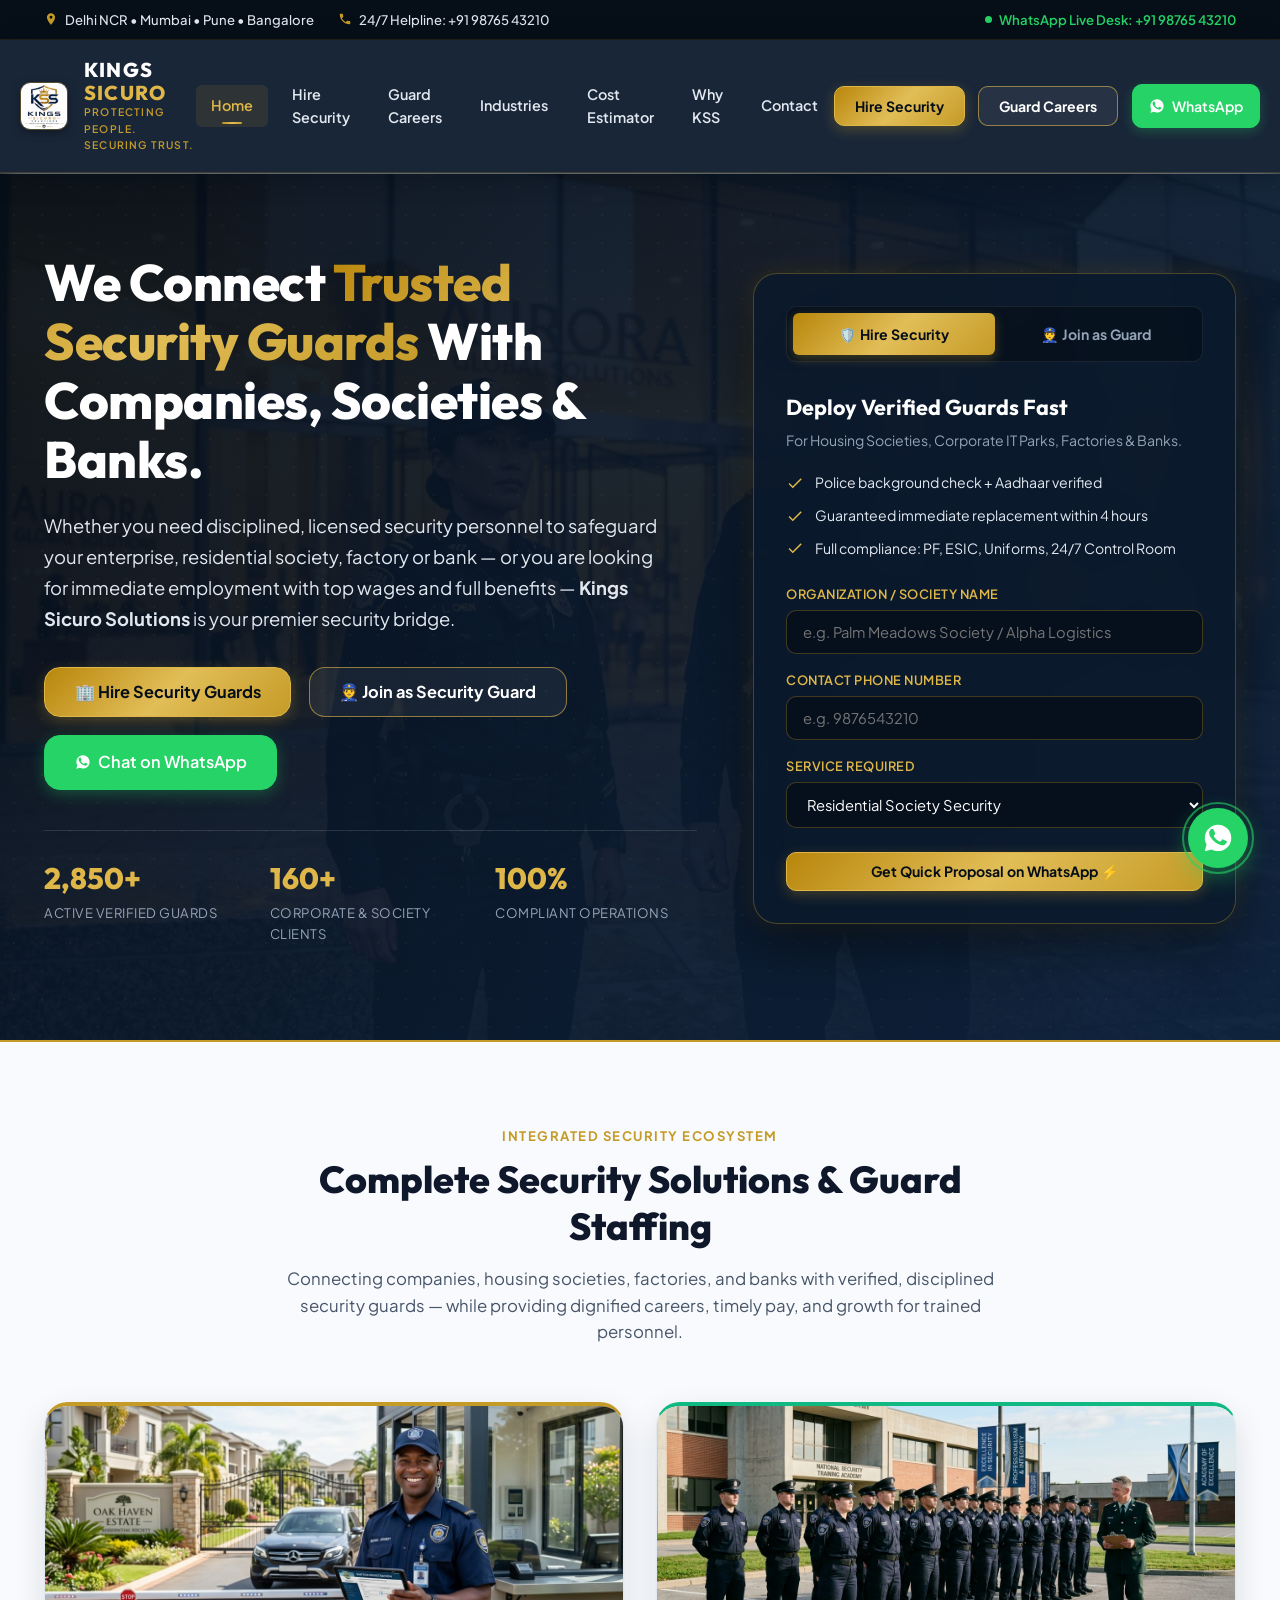
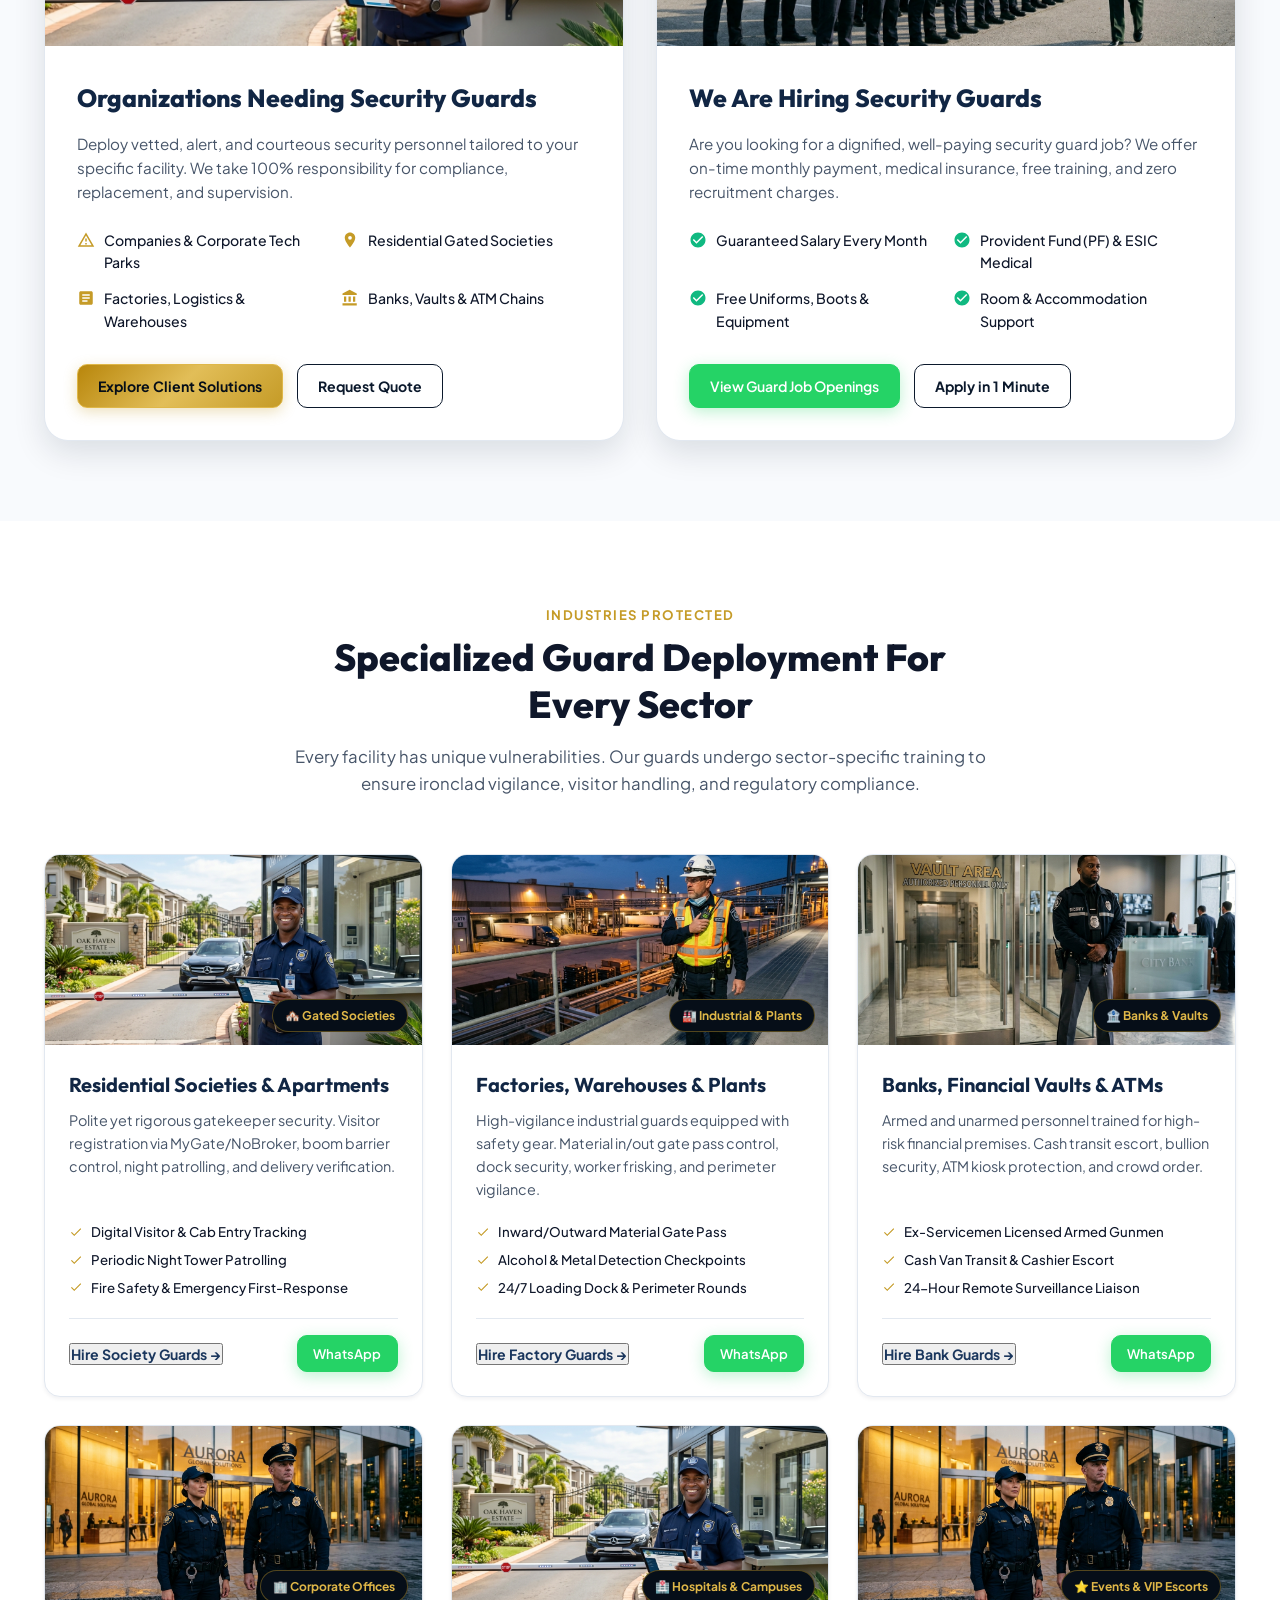
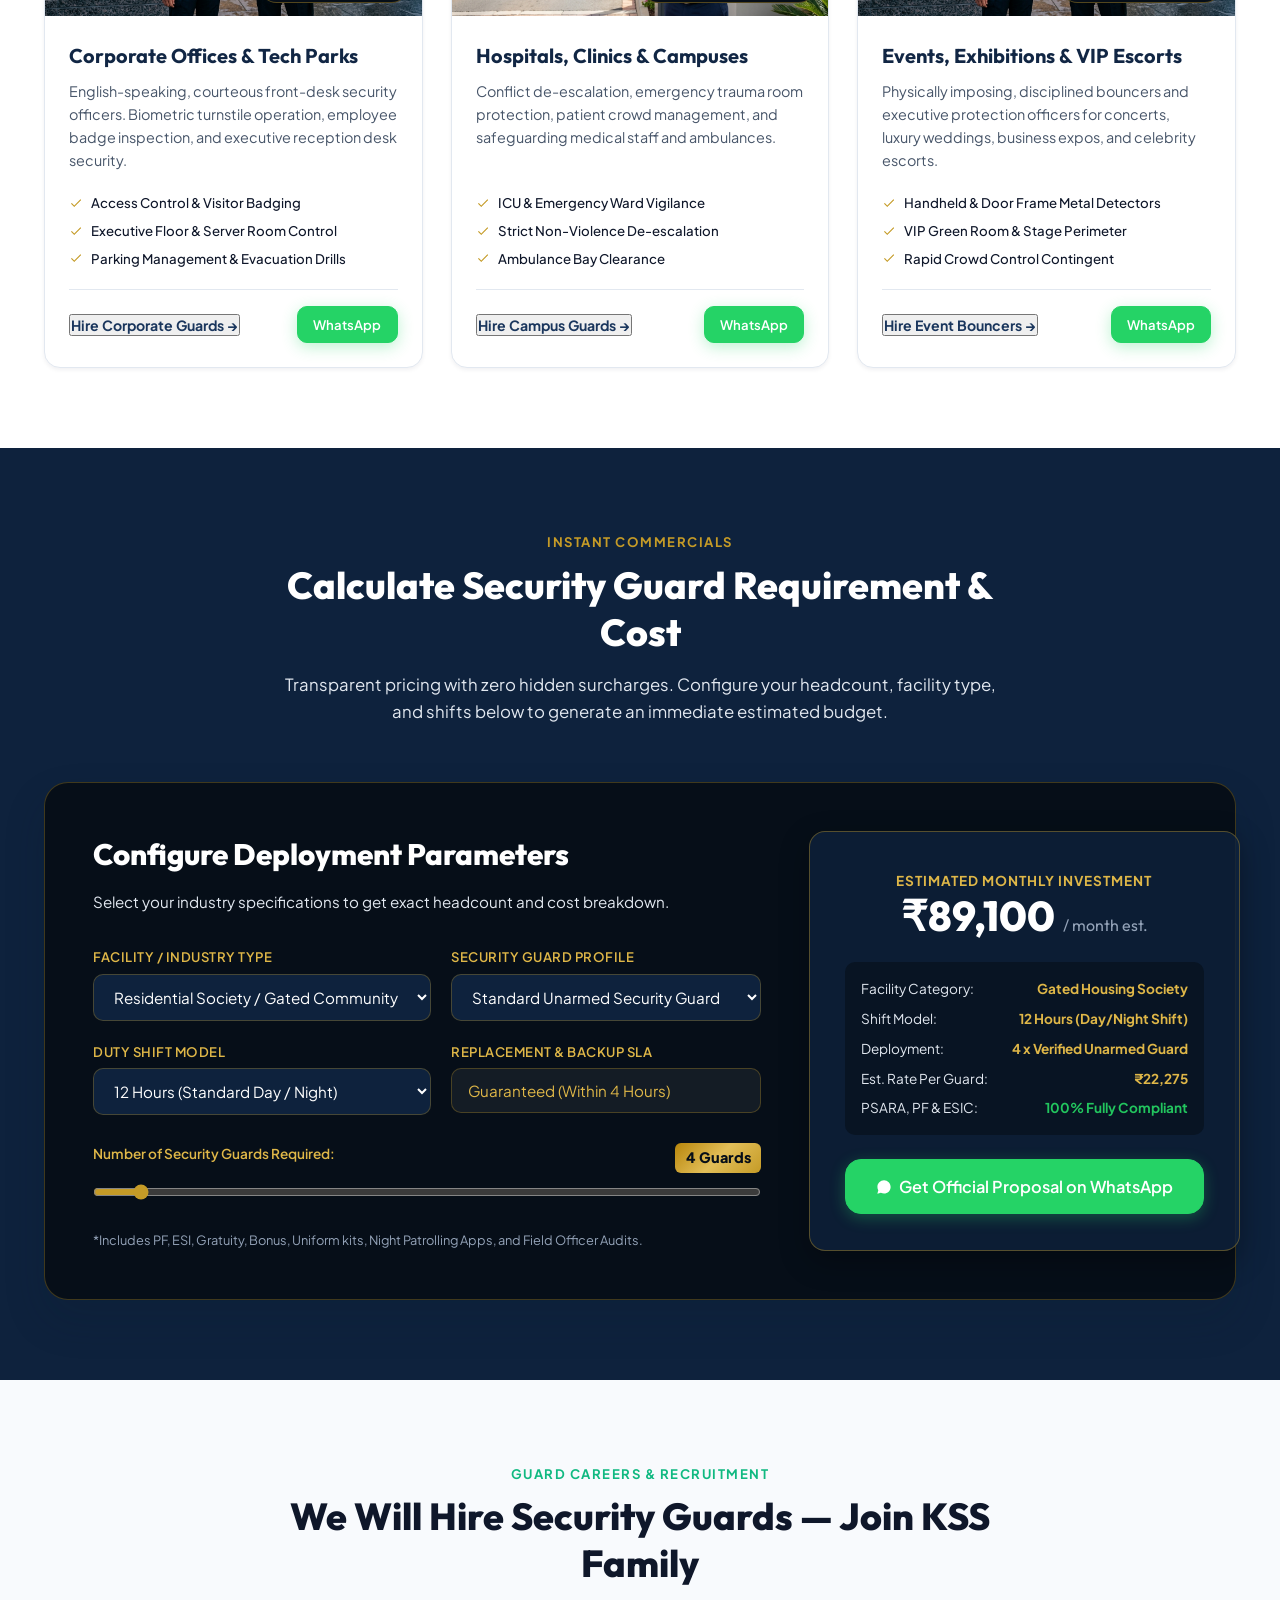
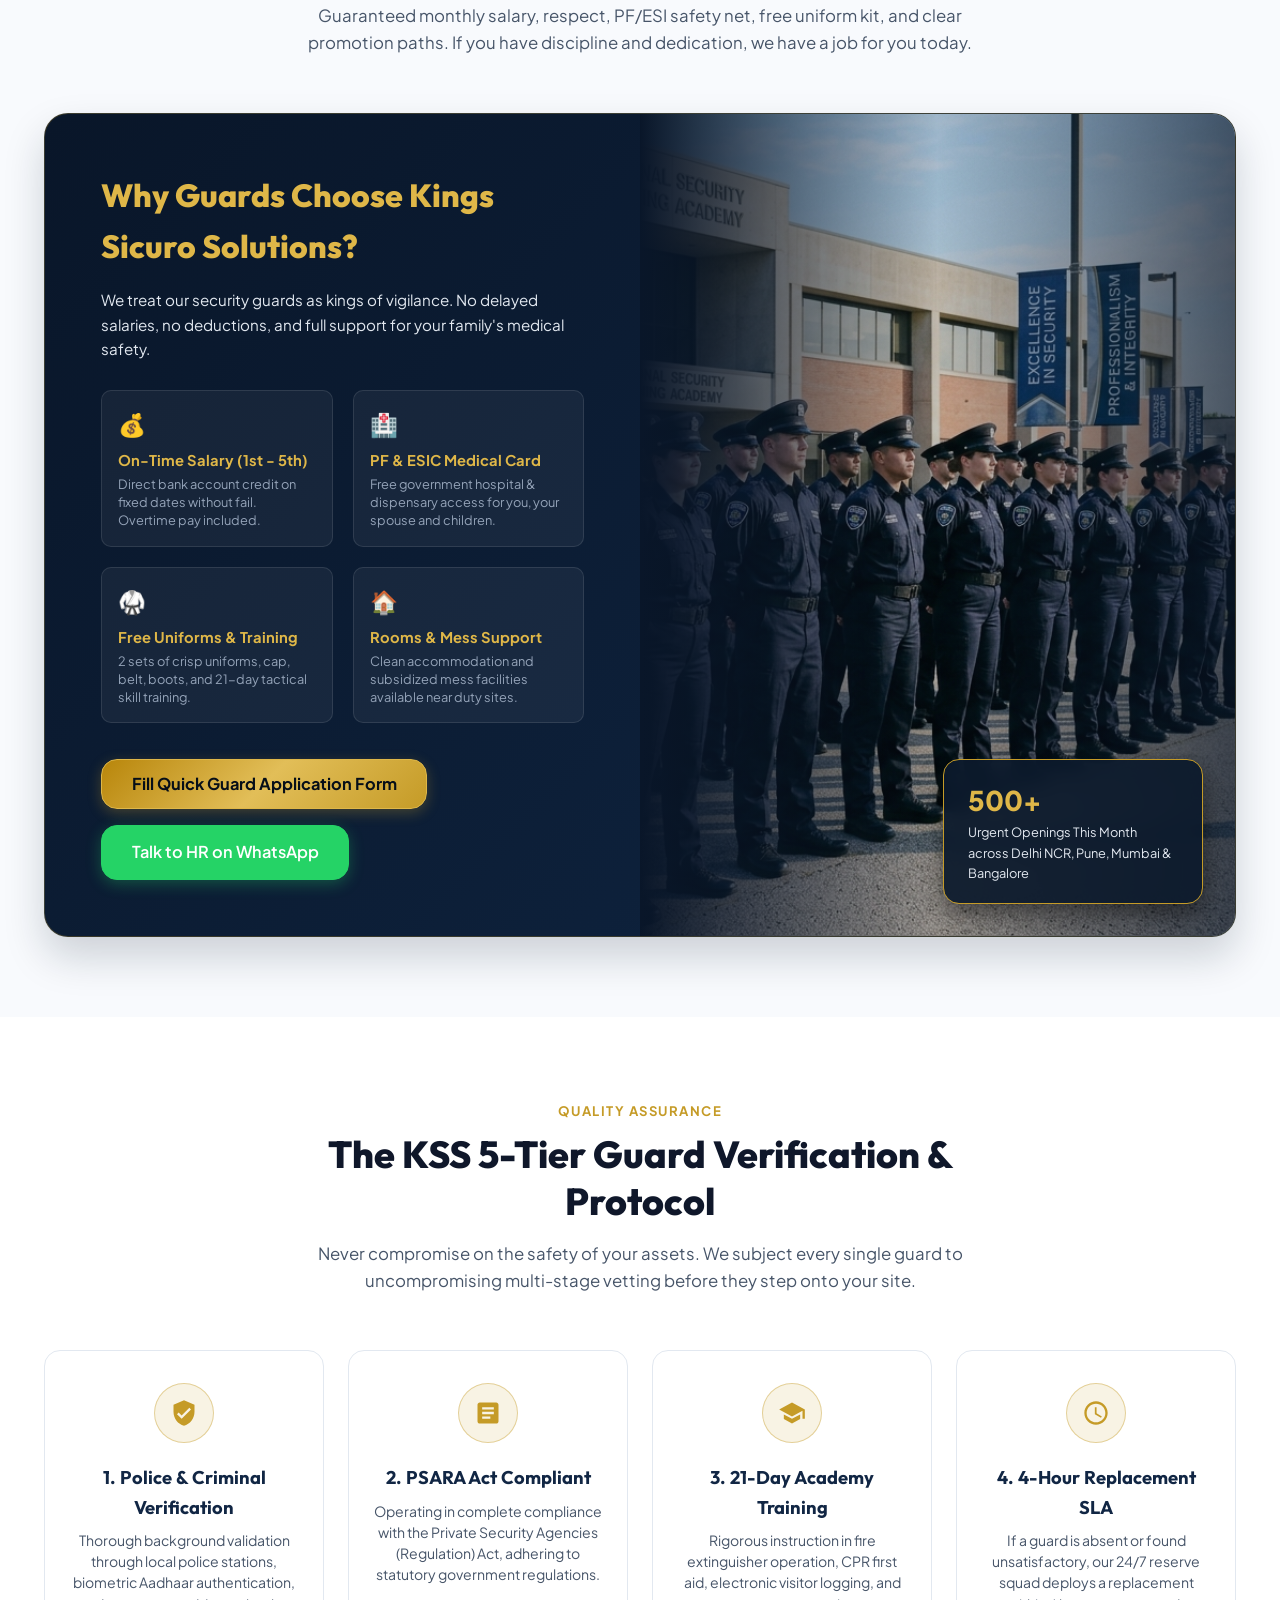
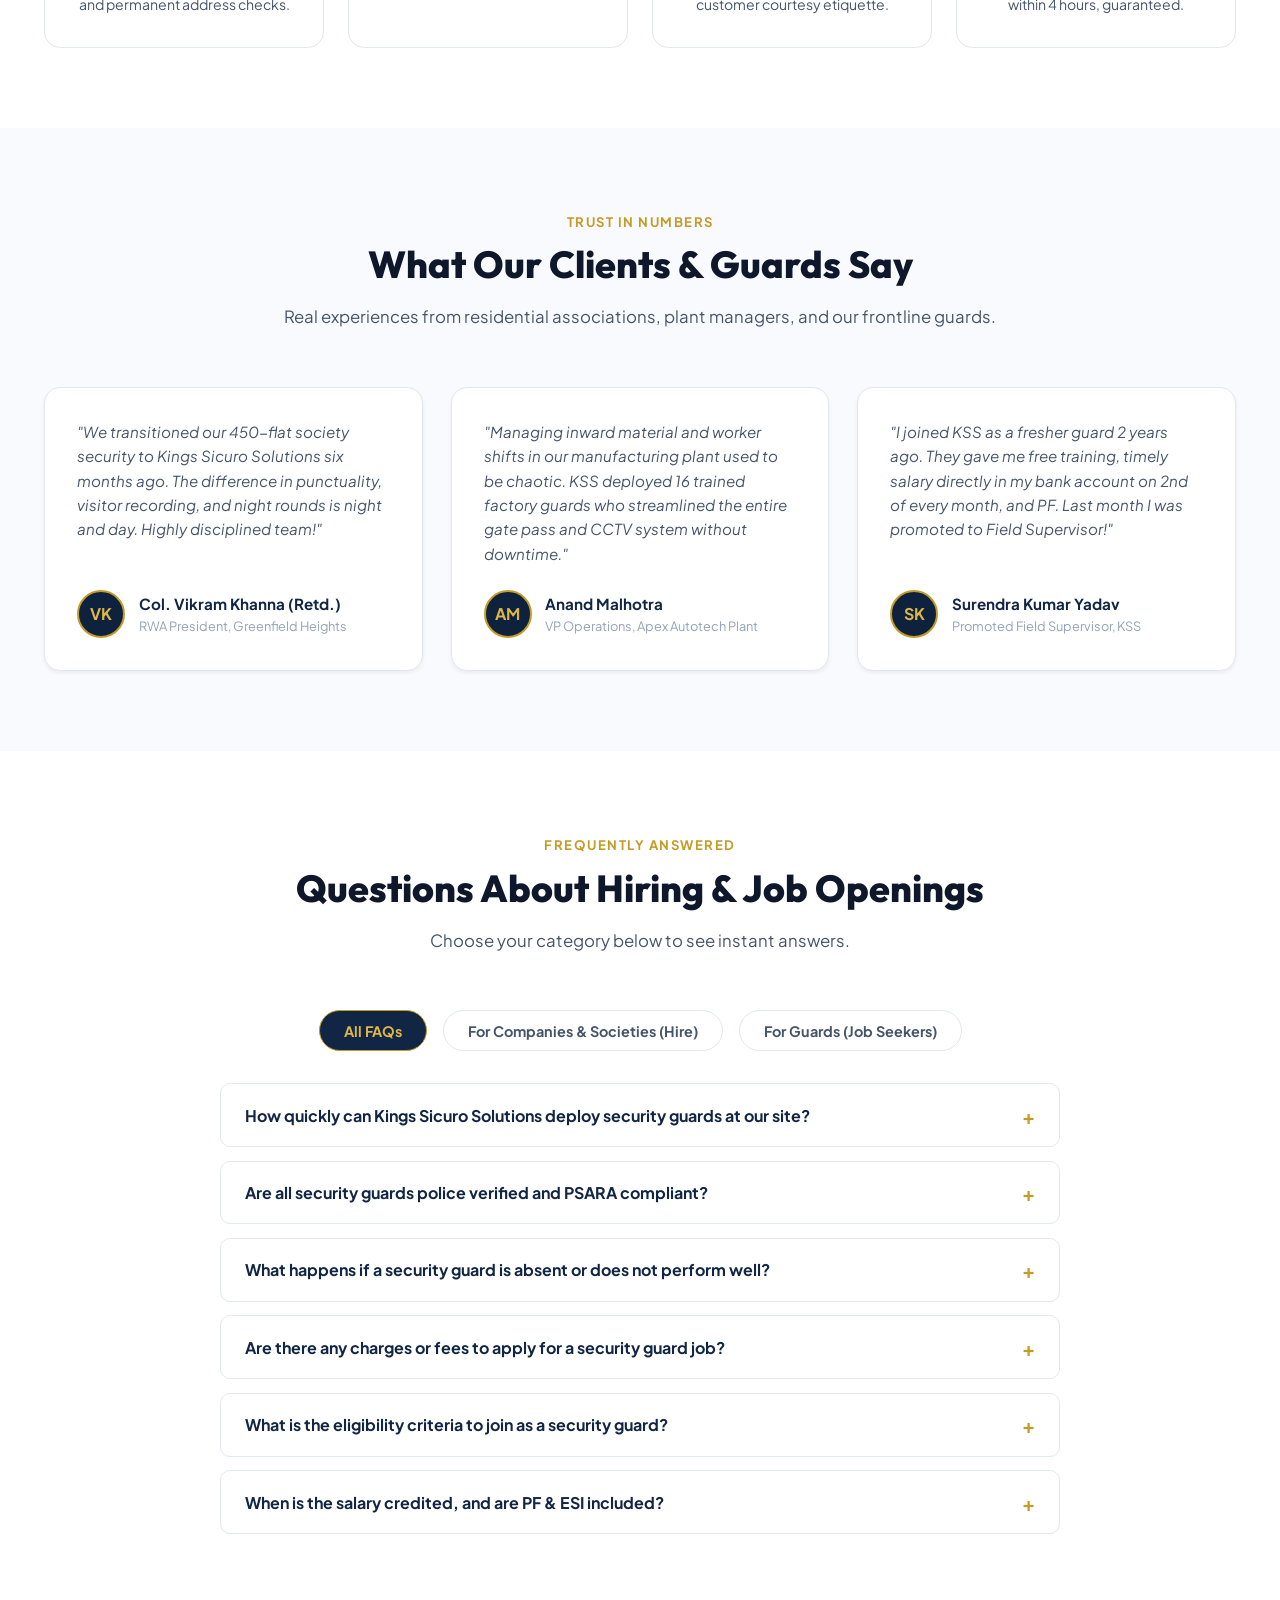
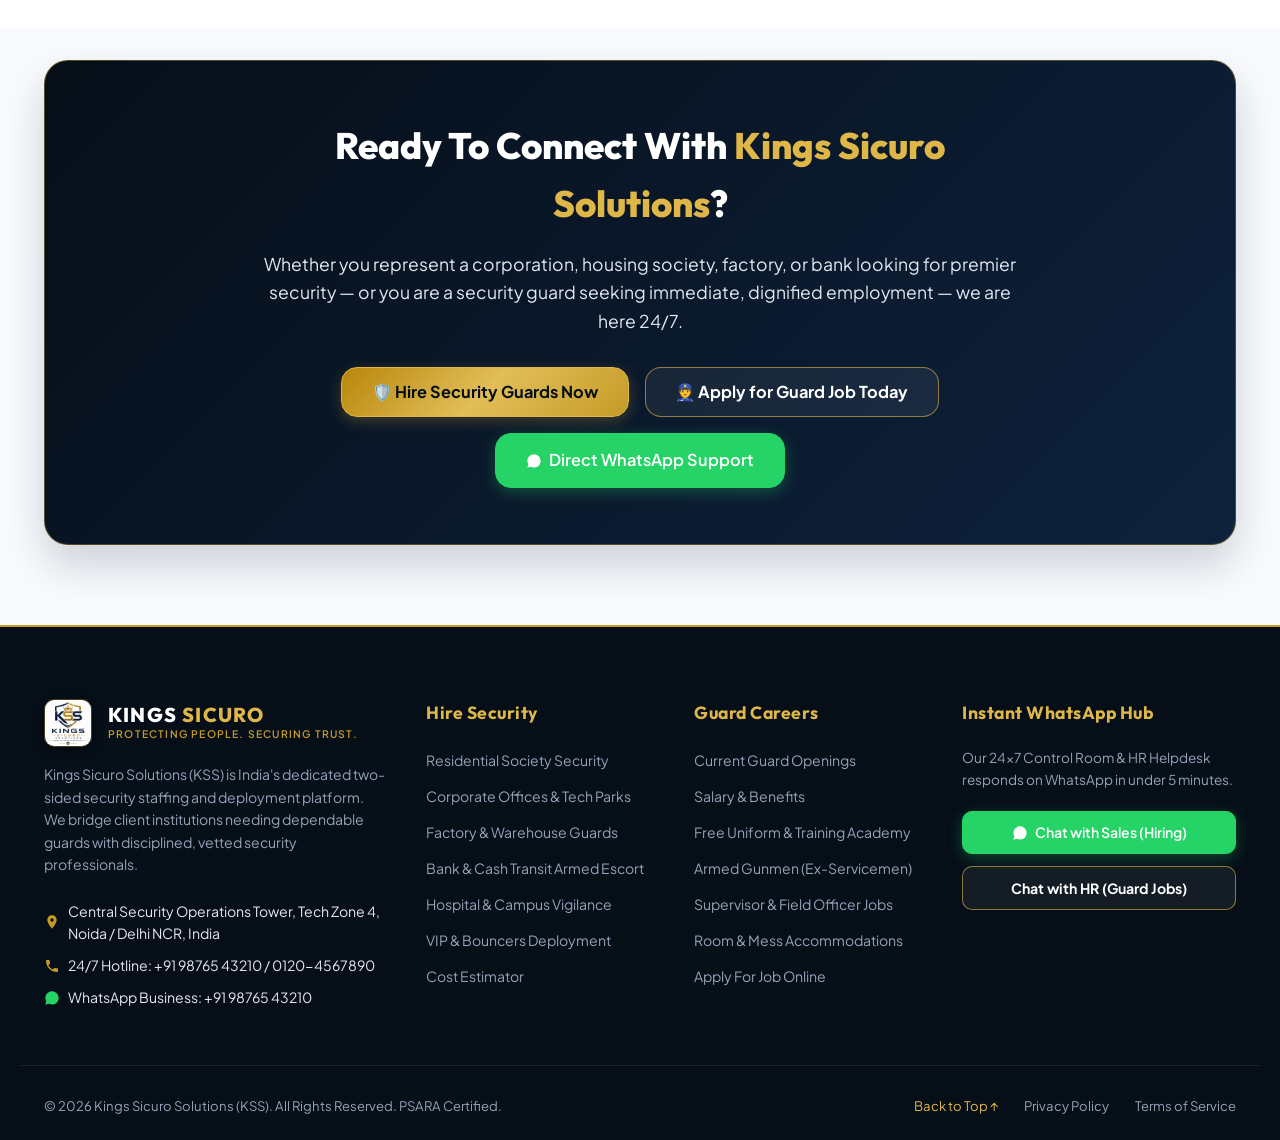
==== commit 2ab7e804: "update the mobile responsive ui" ====
--- a/index.html
+++ b/index.html
@@ -61,6 +61,14 @@
         <a href="#calculator" class="nav-link">Cost Estimator</a>
         <a href="#verification" class="nav-link">Why KSS</a>
         <a href="#contact" class="nav-link">Contact</a>
+        <div class="mobile-menu-actions">
+          <button type="button" class="btn btn-gold open-hire-modal">🏢 Hire Security</button>
+          <button type="button" class="btn btn-navy-outline open-apply-modal">👮 Guard Careers</button>
+          <a href="https://api.whatsapp.com/send?phone=919876543210&text=Hello%20Kings%20Sicuro%20Solutions%2C%20I%20need%20assistance" target="_blank" rel="noopener noreferrer" class="btn btn-whatsapp">
+            <svg viewBox="0 0 24 24" width="18" height="18" fill="currentColor"><path d="M12.04 2c-5.46 0-9.91 4.45-9.91 9.91 0 1.75.46 3.45 1.32 4.95L2.05 22l5.25-1.38c1.45.79 3.08 1.21 4.74 1.21 5.46 0 9.91-4.45 9.91-9.91 0-2.65-1.03-5.14-2.9-7.01A9.816 9.816 0 0012.04 2zm5.78 14.15c-.24.67-1.39 1.29-1.92 1.37-.5.08-1.15.11-3.69-.94-3.26-1.34-5.36-4.66-5.52-4.88-.16-.22-1.32-1.76-1.32-3.35s.83-2.38 1.13-2.7c.3-.32.65-.4 0.87-.4s.43.01.62.01c.21 0 .49-.08.76.58.28.67.95 2.33 1.03 2.5.08.17.14.37.03.59-.11.22-.17.36-.33.56-.16.2-.35.45-.5.6-.16.16-.33.34-.14.67.19.33.84 1.38 1.8 2.24 1.24 1.1 2.28 1.44 2.61 1.6.33.16.52.14.71-.08.19-.22.82-.96 1.04-1.29.22-.33.44-.27.73-.16.3.11 1.88.89 2.2 1.05.33.16.55.25.63.38.08.14.08.82-.16 1.49z"/></svg>
+            WhatsApp Live Desk
+          </a>
+        </div>
       </nav>
 
       <!-- Nav CTAs -->
--- a/css/style.css
+++ b/css/style.css
@@ -124,7 +124,7 @@
   background: var(--navy-dark);
   color: var(--text-white-dim);
   font-size: 0.82rem;
-  padding: 0.45rem 0;
+  padding: 0.55rem 0;
   border-bottom: 1px solid rgba(197, 155, 39, 0.15);
 }
 
@@ -223,13 +223,13 @@
   display: flex;
   justify-content: space-between;
   align-items: center;
-  padding: 0.75rem 0;
+  padding: 1.15rem 0;
 }
 
 .nav-brand {
   display: flex;
   align-items: center;
-  gap: 0.85rem;
+  gap: 1rem;
 }
 
 .brand-logo-img {
@@ -283,7 +283,7 @@
   font-weight: 600;
   font-size: 0.9rem;
   color: var(--text-white-dim);
-  padding: 0.5rem 0.85rem;
+  padding: 0.6rem 0.95rem;
   border-radius: var(--radius-sm);
   position: relative;
   transition: all var(--transition-fast);
@@ -314,7 +314,11 @@
 .nav-actions {
   display: flex;
   align-items: center;
-  gap: 0.75rem;
+  gap: 0.85rem;
+}
+
+.mobile-menu-actions {
+  display: none;
 }
 
 /* Refined Buttons */
@@ -1789,6 +1793,7 @@
   max-width: 600px;
   max-height: 90vh;
   overflow-y: auto;
+  overflow-x: hidden;
   padding: 2.2rem;
   position: relative;
   box-shadow: var(--shadow-xl);
@@ -1816,6 +1821,7 @@
   justify-content: center;
   font-size: 1.1rem;
   transition: background var(--transition-fast);
+  z-index: 5;
 }
 
 .modal-close-btn:hover {
@@ -1824,6 +1830,8 @@
 
 .modal-header {
   margin-bottom: 1.5rem;
+  padding-right: 2.75rem;
+  position: relative;
 }
 
 .modal-title {
@@ -1915,6 +1923,219 @@
 }
 
 /* ==========================================================================
+   CAREERS PAGE SPECIALIZED STYLING
+   ========================================================================== */
+.subhero-section {
+  padding: 4rem 0 4.5rem;
+  background-position: center;
+  background-size: cover;
+  background-repeat: no-repeat;
+  text-align: center;
+}
+
+.subhero-ctas {
+  display: flex;
+  justify-content: center;
+  gap: 1rem;
+  flex-wrap: wrap;
+  margin-top: 1.5rem;
+}
+
+/* Guard Trust Strip under Hero */
+.guard-perks-strip {
+  display: flex;
+  justify-content: center;
+  gap: 0.75rem;
+  flex-wrap: wrap;
+  margin-top: 2rem;
+  padding-top: 1.5rem;
+  border-top: 1px solid rgba(255, 255, 255, 0.12);
+}
+
+.perk-strip-pill {
+  display: inline-flex;
+  align-items: center;
+  gap: 0.45rem;
+  background: rgba(14, 34, 61, 0.85);
+  border: 1px solid rgba(197, 155, 39, 0.35);
+  color: var(--gold-light);
+  font-size: 0.82rem;
+  font-weight: 600;
+  padding: 0.4rem 0.9rem;
+  border-radius: var(--radius-full);
+}
+
+/* Careers Open Vacancy Card Upgrades */
+.career-vacancy-card {
+  background: #FFFFFF;
+  border-radius: var(--radius-lg);
+  border: 1px solid var(--border-light);
+  box-shadow: var(--shadow-sm);
+  display: flex;
+  flex-direction: column;
+  transition: transform var(--transition-base), box-shadow var(--transition-base);
+  position: relative;
+  overflow: hidden;
+}
+
+.career-vacancy-card:hover {
+  transform: translateY(-5px);
+  box-shadow: var(--shadow-xl);
+  border-color: rgba(197, 155, 39, 0.4);
+}
+
+.career-vacancy-card::before {
+  content: '';
+  position: absolute;
+  top: 0;
+  left: 0;
+  right: 0;
+  height: 4px;
+  background: var(--gold-gradient);
+}
+
+.vacancy-header {
+  padding: 1.5rem 1.5rem 0.6rem;
+}
+
+.vacancy-badge {
+  display: inline-block;
+  font-size: 0.75rem;
+  font-weight: 700;
+  text-transform: uppercase;
+  letter-spacing: 0.5px;
+  color: var(--gold-dark);
+  margin-bottom: 0.35rem;
+}
+
+.vacancy-title {
+  font-family: var(--font-heading);
+  font-size: 1.28rem;
+  font-weight: 800;
+  color: var(--navy-medium);
+  line-height: 1.25;
+}
+
+.vacancy-body {
+  padding: 0.4rem 1.5rem 1.5rem;
+  display: flex;
+  flex-direction: column;
+  flex: 1;
+}
+
+.vacancy-salary-tag {
+  background: rgba(16, 185, 129, 0.1);
+  border: 1px solid rgba(16, 185, 129, 0.3);
+  color: #065F46;
+  border-radius: var(--radius-sm);
+  padding: 0.5rem 0.85rem;
+  font-size: 0.92rem;
+  font-weight: 700;
+  margin: 0.65rem 0 0.95rem;
+  display: inline-flex;
+  align-items: center;
+  gap: 0.45rem;
+}
+
+.vacancy-desc {
+  font-size: 0.88rem;
+  color: var(--text-secondary);
+  line-height: 1.55;
+  margin-bottom: 1rem;
+}
+
+/* Guard Perks Grid on Careers Page */
+.career-benefits-grid {
+  display: grid;
+  grid-template-columns: repeat(3, 1fr);
+  gap: 1.5rem;
+}
+
+.benefit-card-box {
+  background: #FFFFFF;
+  border: 1px solid var(--border-light);
+  border-radius: var(--radius-lg);
+  padding: 1.75rem 1.4rem;
+  box-shadow: var(--shadow-sm);
+  transition: all var(--transition-base);
+  text-align: left;
+}
+
+.benefit-card-box:hover {
+  transform: translateY(-4px);
+  box-shadow: var(--shadow-lg);
+  border-color: rgba(197, 155, 39, 0.35);
+}
+
+.benefit-icon-wrap {
+  width: 48px;
+  height: 48px;
+  border-radius: 12px;
+  background: rgba(197, 155, 39, 0.12);
+  display: flex;
+  align-items: center;
+  justify-content: center;
+  font-size: 1.5rem;
+  margin-bottom: 1.1rem;
+}
+
+.benefit-card-title {
+  font-family: var(--font-heading);
+  font-size: 1.15rem;
+  font-weight: 700;
+  color: var(--navy-medium);
+  margin-bottom: 0.4rem;
+}
+
+.benefit-card-desc {
+  font-size: 0.86rem;
+  color: var(--text-secondary);
+  line-height: 1.55;
+}
+
+/* Responsive Careers Application Grid */
+.career-apply-grid {
+  display: grid;
+  grid-template-columns: 1.15fr 0.85fr;
+  gap: 2rem;
+  background: var(--navy-surface);
+  border-radius: var(--radius-xl);
+  padding: 2.5rem;
+  border: 1px solid rgba(197, 155, 39, 0.3);
+  box-shadow: var(--shadow-xl);
+}
+
+.walkin-box {
+  background: rgba(14, 34, 61, 0.8);
+  border: 1px solid rgba(197, 155, 39, 0.35);
+  border-radius: var(--radius-lg);
+  padding: 2rem;
+  text-align: center;
+  display: flex;
+  flex-direction: column;
+  justify-content: center;
+}
+
+.walkin-address-card {
+  background: rgba(6, 14, 24, 0.65);
+  border: 1px solid rgba(255, 255, 255, 0.08);
+  border-radius: var(--radius-md);
+  padding: 1.25rem;
+  text-align: left;
+  font-size: 0.86rem;
+  color: var(--text-white-dim);
+  line-height: 1.6;
+  margin: 1.25rem 0;
+}
+
+.walkin-address-card strong {
+  color: var(--gold-light);
+  display: block;
+  font-size: 0.95rem;
+  margin-bottom: 0.35rem;
+}
+
+/* ==========================================================================
    RESPONSIVE DESIGN (MEDIA QUERIES)
    ========================================================================== */
 @media (max-width: 1024px) {
@@ -1943,59 +2164,609 @@
   .footer-grid {
     grid-template-columns: 1fr 1fr;
   }
+  .career-benefits-grid {
+    grid-template-columns: repeat(2, 1fr);
+  }
+  .career-apply-grid {
+    grid-template-columns: 1fr;
+    gap: 2rem;
+    padding: 2rem;
+  }
 }
 
 @media (max-width: 768px) {
+  /* Careers Subpage Responsive Rules */
+  .subhero-section {
+    padding: 2.75rem 0 3.25rem;
+  }
+  .subhero-ctas {
+    flex-direction: column;
+    gap: 0.65rem;
+  }
+  .subhero-ctas .btn {
+    width: 100%;
+    justify-content: center;
+  }
+  .guard-perks-strip {
+    gap: 0.5rem;
+    margin-top: 1.4rem;
+    padding-top: 1.25rem;
+  }
+  .perk-strip-pill {
+    font-size: 0.76rem;
+    padding: 0.35rem 0.75rem;
+  }
+  .career-benefits-grid {
+    grid-template-columns: 1fr;
+    gap: 1rem;
+  }
+  .benefit-card-box {
+    padding: 1.25rem 1rem;
+  }
+  .career-apply-grid {
+    grid-template-columns: 1fr !important;
+    gap: 1.5rem;
+    padding: 1.35rem 1rem !important;
+    border-radius: var(--radius-lg);
+  }
+  .walkin-box {
+    padding: 1.35rem 1rem;
+  }
+  .walkin-address-card {
+    padding: 1rem;
+    font-size: 0.82rem;
+  }
+  .vacancy-header {
+    padding: 1.25rem 1rem 0.5rem;
+  }
+  .vacancy-body {
+    padding: 0.5rem 1rem 1.25rem;
+  }
+  .vacancy-salary-tag {
+    font-size: 0.85rem;
+    padding: 0.45rem 0.75rem;
+  }
+
+  /* Navigation Bar & Mobile Drawer */
+  .main-header {
+    position: sticky;
+    top: 0;
+  }
+  .navbar {
+    position: relative;
+    padding: 0.95rem 0;
+  }
+  .brand-logo-img {
+    width: 42px;
+    height: 42px;
+  }
+  .brand-name {
+    font-size: 1.15rem;
+  }
+  .brand-tagline {
+    font-size: 0.6rem;
+    letter-spacing: 0.8px;
+  }
   .mobile-toggle {
-    display: block;
+    display: flex;
+    align-items: center;
+    justify-content: center;
+    width: 40px;
+    height: 40px;
+    border-radius: var(--radius-sm);
+    color: var(--gold-light);
+    background: rgba(197, 155, 39, 0.12);
+    border: 1px solid rgba(197, 155, 39, 0.3);
+    cursor: pointer;
+    transition: all var(--transition-fast);
+  }
+  .mobile-toggle:hover, .mobile-toggle:active {
+    background: rgba(197, 155, 39, 0.25);
+    color: #FFFFFF;
+  }
+  .nav-actions {
+    display: none;
   }
   .nav-menu {
-    position: fixed;
-    top: 72px;
+    position: absolute;
+    top: 100%;
     left: 0;
     right: 0;
-    background: var(--navy-dark);
+    background: rgba(11, 25, 44, 0.98);
+    backdrop-filter: blur(20px);
+    -webkit-backdrop-filter: blur(20px);
+    border-bottom: 2px solid var(--gold-primary);
+    box-shadow: 0 16px 36px rgba(0, 0, 0, 0.65);
     flex-direction: column;
-    padding: 2rem;
-    gap: 1.25rem;
-    border-bottom: 1px solid var(--gold-primary);
-    transform: translateY(-150%);
-    transition: transform var(--transition-base);
+    padding: 1.2rem 1.25rem 1.5rem;
+    gap: 0.35rem;
+    max-height: calc(100vh - 75px);
+    overflow-y: auto;
+    opacity: 0;
+    visibility: hidden;
+    transform: translateY(-8px);
+    transition: opacity 0.25s ease, transform 0.25s ease, visibility 0.25s;
+    pointer-events: none;
+    z-index: 999;
   }
   .nav-menu.open {
+    opacity: 1;
+    visibility: visible;
     transform: translateY(0);
-  }
-  .nav-actions {
+    pointer-events: auto;
+  }
+  .nav-menu .nav-link {
+    width: 100%;
+    padding: 0.75rem 1rem;
+    font-size: 0.92rem;
+    border-radius: var(--radius-sm);
+    border-bottom: 1px solid rgba(255, 255, 255, 0.06);
+    text-align: left;
+    display: flex;
+    align-items: center;
+    justify-content: space-between;
+    color: var(--text-white-dim);
+  }
+  .nav-menu .nav-link.active {
+    background: rgba(197, 155, 39, 0.15);
+    color: var(--gold-light);
+    border-left: 3px solid var(--gold-primary);
+    font-weight: 700;
+  }
+  .nav-menu .nav-link.active::after {
     display: none;
   }
+  .mobile-menu-actions {
+    display: flex;
+    flex-direction: column;
+    gap: 0.65rem;
+    margin-top: 1rem;
+    padding-top: 1rem;
+    border-top: 1px solid rgba(197, 155, 39, 0.2);
+  }
+  .mobile-menu-actions .btn {
+    width: 100%;
+    justify-content: center;
+    font-size: 0.88rem;
+    padding: 0.7rem 1rem;
+  }
+
+  /* Top Announcement Bar */
+  .top-bar-content {
+    flex-direction: column;
+    gap: 0.35rem;
+    text-align: center;
+    justify-content: center;
+    padding: 0.25rem 0;
+  }
+  .top-bar-left {
+    flex-direction: column;
+    gap: 0.25rem;
+    align-items: center;
+  }
+  .top-bar-item {
+    font-size: 0.76rem;
+  }
+  .top-bar-wa-link {
+    font-size: 0.76rem;
+  }
+
+  /* Hero Section */
+  .hero-section {
+    padding: 2.75rem 0 3.5rem;
+  }
   .hero-title {
-    font-size: 2.25rem;
-  }
+    font-size: 1.85rem !important;
+    line-height: 1.25;
+  }
+  .hero-subtitle {
+    font-size: 0.95rem;
+    margin-bottom: 1.75rem;
+  }
+  .hero-ctas {
+    flex-direction: column;
+    gap: 0.65rem;
+    margin-bottom: 2rem;
+  }
+  .hero-ctas .btn {
+    width: 100%;
+    justify-content: center;
+    padding: 0.8rem 1.25rem;
+  }
+  .hero-highlights {
+    grid-template-columns: repeat(3, 1fr);
+    gap: 0.5rem;
+    padding: 1rem 0.5rem;
+    background: rgba(6, 14, 24, 0.55);
+    border-radius: var(--radius-md);
+    border: 1px solid rgba(197, 155, 39, 0.2);
+    text-align: center;
+  }
+  .highlight-item {
+    align-items: center;
+  }
+  .highlight-num {
+    font-size: 1.4rem;
+  }
+  .highlight-label {
+    font-size: 0.72rem;
+    line-height: 1.25;
+  }
+  .hero-portal-card {
+    padding: 1.25rem 1rem;
+    border-radius: var(--radius-lg);
+  }
+  .portal-tabs {
+    margin-bottom: 1.25rem;
+  }
+  .portal-tab-btn {
+    padding: 0.65rem 0.4rem;
+    font-size: 0.82rem;
+  }
+  .portal-pane-title {
+    font-size: 1.2rem;
+  }
+  .portal-pane-desc {
+    font-size: 0.82rem;
+  }
+  .portal-benefits-list {
+    gap: 0.55rem;
+    margin-bottom: 1.25rem;
+  }
+  .portal-benefit-item {
+    font-size: 0.82rem;
+  }
+  .portal-pane-ctas {
+    flex-direction: column;
+    gap: 0.65rem;
+  }
+  .portal-pane-ctas .btn {
+    width: 100%;
+    justify-content: center;
+  }
+
+  /* Floating WhatsApp Widget */
+  .floating-whatsapp-widget {
+    bottom: 1rem;
+    right: 1rem;
+    z-index: 1050;
+  }
+  .whatsapp-trigger-btn {
+    width: 50px;
+    height: 50px;
+    box-shadow: 0 4px 16px rgba(37, 211, 102, 0.4);
+  }
+  .whatsapp-trigger-btn svg {
+    width: 26px;
+    height: 26px;
+  }
+  .whatsapp-chat-popup {
+    position: fixed;
+    bottom: 68px;
+    right: 1rem;
+    left: 1rem;
+    width: auto;
+    max-width: 350px;
+    margin-left: auto;
+  }
+
+  /* Marketplace Cards */
   .marketplace-split {
     grid-template-columns: 1fr;
-  }
+    gap: 1.5rem;
+  }
+  .market-card-img-wrap {
+    height: 190px;
+  }
+  .market-card-body {
+    padding: 1.25rem 1rem;
+  }
+  .market-card-title {
+    font-size: 1.3rem;
+  }
+  .market-features-grid {
+    grid-template-columns: 1fr;
+    gap: 0.65rem;
+    margin-bottom: 1.25rem;
+  }
+  .market-card-footer {
+    flex-direction: column;
+    gap: 0.65rem;
+  }
+  .market-card-footer .btn {
+    width: 100%;
+    justify-content: center;
+  }
+
+  /* Industries Grid */
   .industries-grid {
     grid-template-columns: 1fr;
+    gap: 1.25rem;
+  }
+  .industry-card-img-box {
+    height: 160px;
+  }
+  .industry-card-body {
+    padding: 1.25rem 1rem;
+  }
+  .industry-card-title {
+    font-size: 1.15rem;
+  }
+  .industry-card-action {
+    flex-direction: column;
+    gap: 0.65rem;
+    align-items: stretch;
+  }
+  .industry-card-action .btn {
+    width: 100%;
+    justify-content: center;
+  }
+
+  /* Trust Grid */
+  .trust-grid {
+    grid-template-columns: 1fr;
+    gap: 1.25rem;
+  }
+  .trust-card {
+    padding: 1.25rem 1rem;
+  }
+
+  /* Cost Estimator Calculator */
+  .calculator-wrap {
+    padding: 1.25rem 1rem;
+    border-radius: var(--radius-lg);
+  }
+  .calc-title {
+    font-size: 1.3rem;
+  }
+  .calc-desc {
+    font-size: 0.85rem;
+    margin-bottom: 1.25rem;
   }
   .calc-grid {
     grid-template-columns: 1fr;
+    gap: 0.85rem;
   }
   .range-wrap {
     grid-column: span 1;
   }
+  .calc-result-box {
+    padding: 1.4rem 1rem;
+  }
+  .calc-estimate-price {
+    font-size: 1.95rem;
+  }
+  .calc-breakup-list {
+    padding: 0.75rem;
+    margin: 1rem 0;
+    gap: 0.45rem;
+  }
+  .calc-breakup-row {
+    font-size: 0.8rem;
+  }
+  .calc-whatsapp-btn {
+    width: 100%;
+  }
+
+  /* Guard Career Content */
+  .guard-career-wrap {
+    border-radius: var(--radius-lg);
+  }
+  .guard-career-content {
+    padding: 1.4rem 1rem;
+  }
+  .guard-career-title {
+    font-size: 1.35rem;
+  }
+  .guard-career-desc {
+    font-size: 0.88rem;
+  }
+  .guard-perks-list {
+    grid-template-columns: 1fr;
+    gap: 0.75rem;
+    margin: 1.25rem 0 1.5rem;
+  }
+  .perk-box {
+    padding: 0.85rem;
+  }
+  .guard-career-ctas {
+    flex-direction: column;
+    gap: 0.65rem;
+  }
+  .guard-career-ctas .btn {
+    width: 100%;
+    justify-content: center;
+  }
+
+  /* FAQ Accordion */
+  .faq-tab-nav {
+    flex-wrap: wrap;
+    gap: 0.5rem;
+    justify-content: center;
+    margin-bottom: 1.5rem;
+  }
+  .faq-tab-btn {
+    padding: 0.45rem 0.95rem;
+    font-size: 0.82rem;
+  }
+  .faq-question {
+    padding: 1rem;
+    font-size: 0.92rem;
+  }
+  .faq-answer {
+    padding: 0 1rem 1rem;
+    font-size: 0.86rem;
+  }
+
+  /* Forms & Inputs */
   .form-grid {
     grid-template-columns: 1fr;
+    gap: 0.85rem;
   }
   .form-full {
     grid-column: span 1;
   }
-  .guard-perks-list {
-    grid-template-columns: 1fr;
-  }
-  .calculator-wrap {
-    padding: 1.75rem;
+  .form-input, .form-select, .form-textarea {
+    font-size: 0.9rem;
+    padding: 0.7rem 0.85rem;
+  }
+
+  /* Modals */
+  .modal-overlay {
+    padding: 0.75rem;
+  }
+  .modal-box {
+    padding: 1.4rem 1rem;
+    border-radius: var(--radius-lg);
+    max-height: 92vh;
+  }
+  .modal-header {
+    padding-right: 2.25rem;
+    margin-bottom: 1.15rem;
+  }
+  .modal-title {
+    font-size: 1.25rem;
+    line-height: 1.25;
+  }
+  .modal-subtitle {
+    font-size: 0.82rem;
+  }
+  .modal-close-btn {
+    top: 1rem;
+    right: 1rem;
+    width: 30px;
+    height: 30px;
+    font-size: 1rem;
+  }
+
+  /* Footer */
+  .footer {
+    padding: 3rem 0 1.5rem;
   }
   .footer-grid {
     grid-template-columns: 1fr;
-  }
-}
+    gap: 2rem;
+  }
+  .footer-col {
+    text-align: left;
+  }
+  .footer-bottom {
+    flex-direction: column;
+    text-align: center;
+    gap: 0.85rem;
+  }
+  .footer-bottom div:last-child {
+    display: flex;
+    flex-wrap: wrap;
+    justify-content: center;
+    gap: 1rem;
+  }
+  .footer-bottom div:last-child a {
+    margin-right: 0 !important;
+  }
+
+  /* Tables */
+  .table-responsive {
+    width: 100%;
+    overflow-x: auto;
+    -webkit-overflow-scrolling: touch;
+    border-radius: var(--radius-md);
+  }
+  .comparison-table {
+    min-width: 520px;
+  }
+  .comparison-table th, .comparison-table td {
+    padding: 0.75rem 0.85rem !important;
+    font-size: 0.82rem !important;
+  }
+
+  /* Global Section Sizing */
+  .section {
+    padding: 2.75rem 0;
+  }
+  .section-header {
+    margin-bottom: 2rem;
+  }
+  .section-title {
+    font-size: 1.65rem;
+    line-height: 1.25;
+  }
+  .section-subtitle {
+    font-size: 0.9rem;
+  }
+  .section-tag {
+    font-size: 0.74rem;
+    padding: 0.28rem 0.75rem;
+  }
+  .cta-title {
+    font-size: 1.65rem;
+  }
+}
+
+@media (max-width: 480px) {
+  .container {
+    padding: 0 1rem;
+  }
+  .navbar {
+    padding: 0.85rem 0;
+  }
+  .top-bar-item:first-child {
+    display: none;
+  }
+  .brand-logo-img {
+    width: 38px;
+    height: 38px;
+  }
+  .brand-name {
+    font-size: 1.05rem;
+  }
+  .brand-tagline {
+    font-size: 0.58rem;
+    letter-spacing: 0.5px;
+  }
+  .hero-title {
+    font-size: 1.6rem !important;
+  }
+  .hero-subtitle {
+    font-size: 0.88rem;
+  }
+  .btn-lg {
+    padding: 0.72rem 1.15rem;
+    font-size: 0.9rem;
+  }
+  .section-title {
+    font-size: 1.45rem;
+  }
+  .hero-highlights {
+    padding: 0.85rem 0.35rem;
+  }
+  .highlight-num {
+    font-size: 1.25rem;
+  }
+  .highlight-label {
+    font-size: 0.68rem;
+  }
+  .calc-estimate-price {
+    font-size: 1.75rem;
+  }
+  .portal-tab-btn {
+    font-size: 0.78rem;
+    padding: 0.6rem 0.35rem;
+  }
+}
+
+@media (max-width: 360px) {
+  .hero-title {
+    font-size: 1.45rem !important;
+  }
+  .highlight-num {
+    font-size: 1.15rem;
+  }
+  .highlight-label {
+    font-size: 0.64rem;
+  }
+  .portal-tab-btn {
+    font-size: 0.74rem;
+    padding: 0.55rem 0.25rem;
+  }
+}
